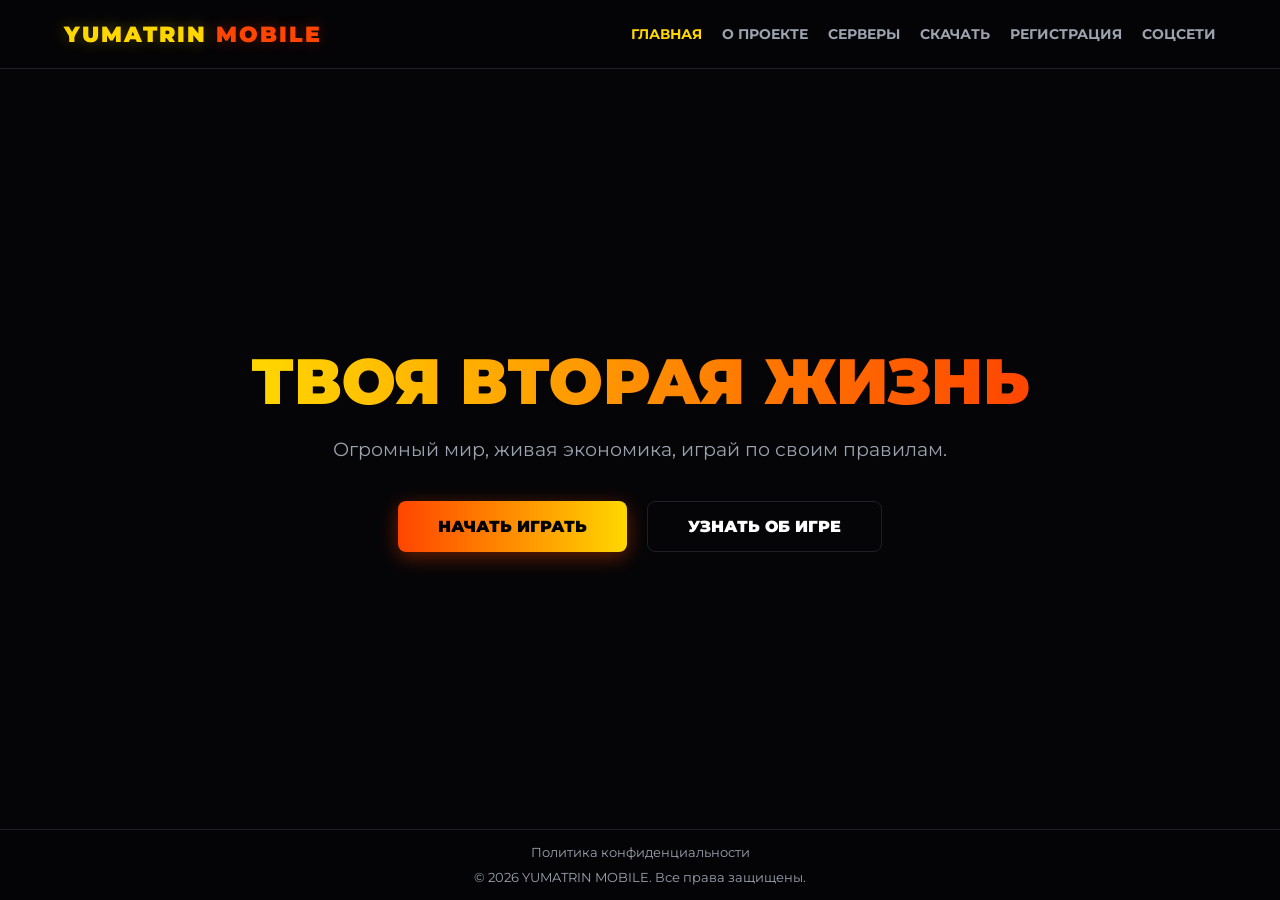
==== index.html @ fd8233eb "Add files via upload" ====
<!DOCTYPE html>
<html lang="ru">
<head>
    <meta charset="UTF-8">
    <meta name="viewport" content="width=device-width, initial-scale=1.0, maximum-scale=1.0, user-scalable=no">
    <title>YUMATRIN MOBILE</title>
    <link rel="preconnect" href="https://fonts.googleapis.com">
    <link rel="preconnect" href="https://fonts.gstatic.com" crossorigin>
    <link href="https://fonts.googleapis.com/css2?family=Montserrat:wght@400;700;900&display=swap" rel="stylesheet">
    <link rel="stylesheet" href="style.css">
</head>
<body>

    <!-- ПРЕЛОАДЕР -->
    <div id="preloader">
        <div class="loader-ring"></div>
        <div class="loader-text">ЗАГРУЗКА МИРА...</div>
    </div>

    <div class="app-wrapper">
        <!-- ШАПКА -->
        <header>
            <div class="header-container">
                <div class="logo" onclick="navigateTo('home')">
                    <span class="text-gold">YUMATRIN</span> <span class="text-orange">MOBILE</span>
                </div>
                <nav class="desktop-nav">
                    <a class="nav-link active" id="nav-home" onclick="navigateTo('home')">Главная</a>
                    <a class="nav-link" id="nav-world" onclick="navigateTo('world')">О проекте</a>
                    <a class="nav-link" id="nav-servers" onclick="navigateTo('servers')">Серверы</a>
                    <a class="nav-link" id="nav-download" onclick="navigateTo('download')">Скачать</a>
                    <a class="nav-link" id="nav-register" onclick="navigateTo('register')">Регистрация</a>
                    <a class="nav-link" id="nav-socials" onclick="navigateTo('socials')">Соцсети</a>
                </nav>
                <button class="burger-btn" id="burgerBtn">
                    <span></span><span></span><span></span>
                </button>
            </div>
        </header>

        <!-- МОБИЛЬНОЕ МЕНЮ -->
        <nav class="mobile-menu" id="mobileMenu">
            <a onclick="navigateTo('home'); closeMobileMenu();">Главная</a>
            <a onclick="navigateTo('world'); closeMobileMenu();">О проекте</a>
            <a onclick="navigateTo('servers'); closeMobileMenu();">Серверы</a>
            <a onclick="navigateTo('download'); closeMobileMenu();">Скачать игру</a>
            <a onclick="navigateTo('register'); closeMobileMenu();">Регистрация</a>
            <a onclick="navigateTo('socials'); closeMobileMenu();">Соцсети</a>
            <a onclick="navigateTo('privacy'); closeMobileMenu();">Политика конфиденциальности</a>
        </nav>

        <!-- ОСНОВНОЙ КОНТЕНТ -->
        <main>
            <!-- ГЛАВНАЯ -->
            <section class="page-section active" id="page-home">
                <h1 class="hero-title">ТВОЯ ВТОРАЯ ЖИЗНЬ</h1>
                <p class="hero-subtitle">Огромный мир, живая экономика, играй по своим правилам.</p>
                <div class="hero-buttons">
                    <button class="btn-primary" onclick="navigateTo('download')">НАЧАТЬ ИГРАТЬ</button>
                    <button class="btn-secondary" onclick="navigateTo('world')">УЗНАТЬ ОБ ИГРЕ</button>
                </div>
            </section>

            <!-- ЭНЦИКЛОПЕДИЯ (МИР YUMATRIN) -->
            <section class="page-section" id="page-world">
                <div class="world-layout">
                    <!-- Боковое меню -->
                    <div class="world-nav">
                        <button class="world-tab active" onclick="switchWorldTab('tab-welcome', this)">Добро пожаловать</button>
                        <button class="world-tab" onclick="switchWorldTab('tab-survival', this)">Выживание</button>
                        <button class="world-tab" onclick="switchWorldTab('tab-gov', this)">Гос. структуры</button>
                        <button class="world-tab" onclick="switchWorldTab('tab-crime', this)">Криминал (ОПГ)</button>
                        <button class="world-tab" onclick="switchWorldTab('tab-biz', this)">Бизнесы</button>
                        <button class="world-tab" onclick="switchWorldTab('tab-estate', this)">Недвижимость</button>
                        <button class="world-tab" onclick="switchWorldTab('tab-transport', this)">Транспорт</button>
                    </div>

                    <!-- Контентная часть -->
                    <div class="world-content">
                        
                        <!-- 1: Добро пожаловать -->
                        <div class="world-pane active" id="tab-welcome">
                            <h2 class="world-title">Добро пожаловать в игру</h2>
                            <p class="world-text"><span class="c-gold">YUMATRIN MOBILE</span> — это не просто игра, это твоя вторая жизнь. Мы создали огромный открытый мир, где каждое твое решение имеет значение. Здесь ты сам выбираешь свой путь: стать опорой государства, успешным бизнесменом или грозой улиц.</p>
                            
                            <div class="world-grid">
                                <div class="world-card card-theme-blue">
                                    <div class="card-icon-wrap">
                                        <svg viewBox="0 0 24 24" fill="currentColor"><path d="M12 2C6.48 2 2 6.48 2 12s4.48 10 10 10 10-4.48 10-10S17.52 2 12 2zm-1 17.93c-3.95-.49-7-3.85-7-7.93 0-.62.08-1.21.21-1.79L9 15v1c0 1.1.9 2 2 2v1.93zm6.9-2.54c-.26-.81-1-1.39-1.9-1.39h-1v-3c0-.55-.45-1-1-1H8v-2h2c.55 0 1-.45 1-1V7h2c1.1 0 2-.9 2-2v-.41c2.93 1.19 5 4.06 5 7.41 0 2.08-.8 3.97-2.1 5.39z"/></svg>
                                    </div>
                                    <h3>Твоя роль в городе</h3>
                                    <p>Ты не просто управляешь персонажем, ты проживаешь его жизнь. Общайся, заключай сделки, нарушай закон или защищай его. Каждое твое действие пишет твою уникальную историю. Сможешь ли ты стать мэром или возглавишь опасную банду?</p>
                                </div>
                                <div class="world-card card-theme-gold">
                                    <div class="card-icon-wrap">
                                        <svg viewBox="0 0 24 24" fill="currentColor"><path d="M11.8 10.9c-2.27-.59-3-1.2-3-2.15 0-1.09 1.01-1.85 2.7-1.85 1.78 0 2.44.85 2.5 2.1h2.21c-.07-1.72-1.12-3.3-3.21-3.81V3h-3v2.16c-1.94.42-3.5 1.68-3.5 3.61 0 2.31 1.91 3.46 4.7 4.13 2.5.6 3 1.48 3 2.41 0 .69-.49 1.79-2.7 1.79-2.06 0-2.87-.92-2.98-2.1h-2.2c.12 2.19 1.76 3.42 3.68 3.83V21h3v-2.15c1.95-.37 3.5-1.5 3.5-3.55 0-2.84-2.43-3.81-4.7-4.4z"/></svg>
                                    </div>
                                    <h3>Честная экономика</h3>
                                    <p>В городе работает честная система. Все деньги зарабатываются трудом. Здесь <span class="c-gold">нет преимуществ за реальные деньги</span>. Твой статус и богатство зависят только от твоих навыков, связей и амбиций!</p>
                                </div>
                            </div>
                        </div>

                        <!-- 2: Выживание -->
                        <div class="world-pane" id="tab-survival">
                            <h2 class="world-title">Система выживания</h2>
                            <p class="world-text">Даже в виртуальном мире не получится бегать вечно без отдыха. Мы внедряем систему, которая заставляет следить за состоянием вашего персонажа. У каждого игрока есть <span class="c-green">4 основных показателя</span>.</p>
                            
                            <div class="world-grid">
                                <div class="world-card card-theme-green">
                                    <h3>Голод и Жажда</h3>
                                    <p>У каждого игрока есть шкала сытости и водного баланса. Если вы давно не ели и не пили, ваши показатели начинают падать. Чтобы восстановить силы, посещайте кафе, рестораны или покупайте еду в магазинах.</p>
                                    <div class="buffs-box">
                                        <span>⚡ +5% к выносливости (Кофе)</span>
                                        <span>🏃 +2% к скорости бега (Энергетик)</span>
                                        <span>🎯 +2% к меткости (Горячий обед)</span>
                                    </div>
                                </div>
                                <div class="world-card card-theme-red">
                                    <h3>Штрафы при истощении</h3>
                                    <p>Если шкала Голода или Жажды падает до нуля, вы начинаете получать урон. <span class="c-red">Каждые 20 секунд</span> у вас отнимается <span class="c-red">-1 HP</span>, пока вы не поедите или не попьете.</p>
                                    <p><b>Внимание:</b> Броня не защищает от истощения. Даже если на вас надет суперпрочный бронежилет (100 брони), когда здоровье упадет до 0, вы все равно умрете от голода. Следите за собой!</p>
                                </div>
                                <div class="world-card card-theme-green">
                                    <h3>Здоровье и Броня</h3>
                                    <p>Максимальный запас здоровья — <span class="c-green">100 HP</span>. Максимальный запас брони — <span class="c-green">100 единиц</span>. Броня впитывает урон от пуль и ножей.</p>
                                    <p><b>Откуда взять броню?</b></p>
                                    <ul>
                                        <li>Выдается сотрудникам силовых госструктур (МВД, ФСБ, ВЧ).</li>
                                        <li>Доступна в арсеналах криминальных организаций.</li>
                                        <li>Можно купить в оружейных магазинах.</li>
                                    </ul>
                                </div>
                            </div>
                        </div>

                        <!-- 3: Госструктуры -->
                        <div class="world-pane" id="tab-gov">
                            <h2 class="world-title">Государственные организации</h2>
                            <p class="world-text">Строгая иерархия, дисциплина и защита интересов города. Здесь ты сможешь построить карьеру от рядового сотрудника до главы ведомства.</p>
                            
                            <div class="world-grid">
                                <div class="world-card card-theme-gold">
                                    <h3>Правительство</h3>
                                    <p>Высший орган управления городом, определяющий направления развития государственных структур. Издает законы, управляет бюджетом, контролирует работу ведомств. Здесь работают <b>судьи, адвокаты и мэры</b>.</p>
                                    <p class="principles">Принципы: законность, ответственность, дисциплина.</p>
                                </div>
                                <div class="world-card card-theme-grey">
                                    <h3>ФСБ</h3>
                                    <p>Специализированное силовое ведомство, отвечающее за государственную безопасность. Борьба с особо опасными преступниками, коррупцией и шпионажем. Проводят спецоперации и проверки.</p>
                                    <p class="principles">Принципы: безопасность, конфиденциальность, профессионализм.</p>
                                </div>
                                <div class="world-card card-theme-blue">
                                    <h3>МВД</h3>
                                    <p>Основная правоохранительная структура, обеспечивающая порядок на улицах. Патрулирование, погони, задержания нарушителей. Включает в себя ППС и ДПС.</p>
                                    <p class="principles">Принципы: законность, защита граждан, дисциплина.</p>
                                </div>
                                <div class="world-card card-theme-green">
                                    <h3>ВЧ (Воинская часть)</h3>
                                    <p>Структурное подразделение, обеспечивающее военную безопасность. Охрана стратегических объектов и содействие правоохранительным органам в экстренных ситуациях.</p>
                                    <p class="principles">Принципы: воинский долг, честь, защита государства.</p>
                                </div>
                                <div class="world-card card-theme-red">
                                    <h3>МЗ (Минздрав)</h3>
                                    <p>Ключевая гражданская служба, спасающая жизни. Сотрудники работают в скорой помощи и больницах, реагируя на ДТП и конфликты. Выдают медсправки.</p>
                                    <p class="principles">Принципы: спасение жизней, оперативность.</p>
                                </div>
                                <div class="world-card card-theme-orange">
                                    <h3>СМИ</h3>
                                    <p>Информационная организация, освещающая жизнь города. СМИ связывает государство и население. Журналисты берут интервью и делают репортажи.</p>
                                    <p class="principles">Принципы: достоверность, объективность.</p>
                                </div>
                            </div>
                        </div>

                        <!-- 4: ОПГ -->
                        <div class="world-pane" id="tab-crime">
                            <h2 class="world-title">Криминальные организации</h2>
                            <p class="world-text">Теневая сторона города. Здесь правят деньги, сила и хитрость. Выбирай свою семью и защищай её интересы любой ценой.</p>
                            
                            <div class="world-grid">
                                <div class="world-card card-theme-pink">
                                    <h3>Малиновское ОПГ</h3>
                                    <p>Одна из старейших и уважаемых группировок. Славится традициями и жесткой дисциплиной. Участники чтят субординацию и верность коллективу.</p>
                                    <p>Каждый должен понимать своё место и осознавать ответственность за действия. Предпочитают решать вопросы <span class="c-pink">"по-своему"</span>.</p>
                                </div>
                                <div class="world-card card-theme-green">
                                    <h3>Курганское ОПГ</h3>
                                    <p>Дерзкая банда, готовая принимать вызовы. Стремятся расширять влияние и демонстрировать силу. Ставка на решительность и быструю реакцию.</p>
                                    <p>Успех зависит не только от силы, но и от организованности. В их рядах <span class="c-green">много отчаянных</span>.</p>
                                </div>
                                <div class="world-card card-theme-blue">
                                    <h3>Тальновское ОПГ</h3>
                                    <p>Прагматичный подход к деятельности. Решают вопросы без лишнего внимания. Тщательно оценивают обстановку и анализируют конкурентов.</p>
                                    <p>Уделяют внимание подготовке кадров и конфиденциальности. Действуют скрытно, <span class="c-blue">чужими руками</span>.</p>
                                </div>
                                <div class="world-card card-theme-indigo">
                                    <h3>Сормовское ОПГ</h3>
                                    <p>Организованная группировка, контролирующая портовую зону. Развивают деловые связи и проводят масштабные мероприятия. Умеют <span class="c-indigo">договариваться</span>.</p>
                                    <p>Участвуют в сюжетах о контрабанде и развивают внутреннюю экономику.</p>
                                </div>
                            </div>
                        </div>

                        <!-- 5: Бизнесы -->
                        <div class="world-pane" id="tab-biz">
                            <h2 class="world-title">Бизнесы</h2>
                            <p class="world-text">Открой собственное дело и зарабатывай. Ты можешь стать владельцем элитного ресторана или сети магазинов, которая будет кормить уставших полицейских.</p>
                            
                            <div class="world-card card-theme-cyan">
                                <h3>Магазины и кафе</h3>
                                <p>Открой магазин продуктов, уютное кафе или престижный ресторан. Нанимай сотрудников и развивай бизнес. Получай прибыль, расширяй ассортимент и создавай сеть.</p>
                                <ul>
                                    <li><b>Продуктовые магазины</b> — продажа товаров повседневного спроса. Утоляет голод.</li>
                                    <li><b>Кофейни</b> — уютное место. Кофе дает бафф <b>+5% к выносливости</b>.</li>
                                    <li><b>Кафе быстрого питания</b> — быстрый перекус и бафф <b>+2% к скорости</b>.</li>
                                    <li><b>Рестораны</b> — расширенное меню. Обед дает бафф <b>+2% к меткости</b>.</li>
                                </ul>
                                <div class="pros-cons">
                                    <p><b>Плюсы:</b> Постоянный доход, быстрая окупаемость.</p>
                                    <p><b>Минусы:</b> Требует много внимания, могут ограбить.</p>
                                </div>
                            </div>
                        </div>

                        <!-- 6: Недвижимость -->
                        <div class="world-pane" id="tab-estate">
                            <h2 class="world-title">Недвижимость</h2>
                            <p class="world-text">Инвестируй деньги в квадратные метры. Цены зависят от экономики сервера. Выбирай жилье под свой статус.</p>
                            
                            <div class="world-grid">
                                <div class="world-card card-theme-cyan">
                                    <h3>Квартиры</h3>
                                    <div class="price-tag">От 100 000 до 5 000 000</div>
                                    <p>Идеальный старт для каждого. Снимите уютную студию или купите просторную квартиру в центре города с видом на небоскребы. Вы можете обставлять её мебелью по своему вкусу.</p>
                                    <div class="pros-cons">
                                        <p><b>Плюсы:</b> Доступная цена, всегда рядом магазины.</p>
                                        <p><b>Минусы:</b> Мало места, шумные соседи.</p>
                                    </div>
                                </div>
                                <div class="world-card card-theme-green">
                                    <h3>Дома (Эконом-класс)</h3>
                                    <div class="price-tag">От 3 000 000 до 15 000 000</div>
                                    <p>Небольшой, но уютный домик за городом. Идеальный вариант для тех, кто устал от городской суеты. Имеется небольшой двор и гараж для вашего первого авто.</p>
                                    <div class="pros-cons">
                                        <p><b>Плюсы:</b> Свой двор, тишина, гараж.</p>
                                        <p><b>Минусы:</b> Далеко добираться до центра города.</p>
                                    </div>
                                </div>
                                <div class="world-card card-theme-orange">
                                    <h3>Дома (Средний класс)</h3>
                                    <div class="price-tag">От 10 000 000 до 30 000 000</div>
                                    <p>Просторные двухэтажные коттеджи в престижных районах. Огороженная территория, современный ремонт и вместительный гараж на несколько машин.</p>
                                    <div class="pros-cons">
                                        <p><b>Плюсы:</b> Престиж, много места, безопасность.</p>
                                        <p><b>Минусы:</b> Высокие коммунальные платежи, налоги.</p>
                                    </div>
                                </div>
                                <div class="world-card card-theme-red">
                                    <h3>Дома (Элитный класс)</h3>
                                    <div class="price-tag">От 45 000 000 до 150 000 000</div>
                                    <p>Роскошные особняки. Личный бассейн, огромный участок, панорамные окна и мраморная отделка. Владение таким домом — прямое доказательство того, что вы стали королем этого города.</p>
                                    <div class="pros-cons">
                                        <p><b>Плюсы:</b> Максимальный статус, эксклюзивность, охрана.</p>
                                        <p><b>Минусы:</b> Огромная цена, привлекает внимание грабителей.</p>
                                    </div>
                                </div>
                            </div>
                        </div>

                        <!-- 7: Транспорт -->
                        <div class="world-pane" id="tab-transport">
                            <h2 class="world-title">Транспорт и Автосалоны</h2>
                            <p class="world-text">Выбирай транспорт на любой вкус. Покупай машины в салонах, собирай собственный автопарк и выделяйся на дорогах города.</p>
                            
                            <div class="world-grid">
                                <div class="world-card card-theme-green">
                                    <h3>Эконом-класс</h3>
                                    <div class="price-tag">От 150 000</div>
                                    <p>Доступные автомобили (Lada, Ford) для повседневных поездок и начинающих водителей. Идеальный выбор для старта. Низкая маржа, но огромный поток клиентов.</p>
                                    <div class="pros-cons">
                                        <p><b>Плюсы:</b> Дешевое обслуживание, доступные запчасти.</p>
                                        <p><b>Минусы:</b> Низкая скорость и комфорт.</p>
                                    </div>
                                </div>
                                <div class="world-card card-theme-orange">
                                    <h3>Средний класс</h3>
                                    <div class="price-tag">От 1 500 000</div>
                                    <p>Практичные и комфортные автомобили (Toyota, Kia) для широкого круга покупателей. Отличный баланс между ценой и качеством. Стабильный спрос и хорошая прибыль.</p>
                                    <div class="pros-cons">
                                        <p><b>Плюсы:</b> Надежность, комфорт, средний расход топлива.</p>
                                        <p><b>Минусы:</b> Высокая конкуренция.</p>
                                    </div>
                                </div>
                                <div class="world-card card-theme-red">
                                    <h3>Премиум-класс</h3>
                                    <div class="price-tag">От 8 000 000</div>
                                    <p>Дорогие модели (BMW, Audi, Lamborghini) для требовательных клиентов. Показывает статус владельца. Огромная маржа, но редкие продажи.</p>
                                    <div class="pros-cons">
                                        <p><b>Плюсы:</b> Высокий статус, максимальная скорость, эксклюзивность.</p>
                                        <p><b>Минусы:</b> Дорогое обслуживание, привлекает внимание полиции.</p>
                                    </div>
                                </div>
                            </div>
                        </div>

                    </div>
                </div>
            </section>

            <!-- СЕРВЕРЫ -->
            <section class="page-section" id="page-servers">
                <h2 class="section-title">НАШИ СЕРВЕРЫ</h2>
                <p class="section-subtitle">Выбирай сервер, который лучше подходит тебе</p>
                
                <div class="server-card">
                    <div class="server-header">
                        <h3>01 СЕРВЕР</h3>
                        <span class="badge">В РАЗРАБОТКЕ</span>
                    </div>
                    <div class="progress-bar">
                        <div class="progress-fill" style="width: 15%;"></div>
                    </div>
                    <div class="server-stats">
                        <span>Статус: Ожидание</span>
                        <span>Онлайн: 0 / 1000</span>
                    </div>
                    <p class="server-note">Сервер появится в ближайшее время.</p>
                </div>
            </section>

            <!-- СКАЧАТЬ -->
            <section class="page-section" id="page-download">
                <h2 class="section-title">СКАЧАТЬ ИГРУ</h2>
                <p class="section-subtitle">Выберите вашу платформу</p>
                
                <div class="platform-selector">
                    <button class="platform-tab active" onclick="selectPlatform('pc', this)">ПК</button>
                    <button class="platform-tab" onclick="selectPlatform('mobile', this)">Мобильные</button>
                </div>

                <div class="download-grid" id="pc-downloads">
                    <div class="platform-card" onclick="openModal('downloadModal')">
                        <div class="platform-icon">
                            <svg viewBox="0 0 24 24"><path d="M0 3.449L9.75 2.1v9.451H0V3.449zM10.95 1.933L24 0v11.551H10.95V1.933zM0 12.447h9.75v9.45L0 20.548v-8.101zM10.95 12.447H24V24l-13.05-1.933v-9.62z"/></svg>
                        </div>
                        <h3>Windows</h3>
                        <p>Скачать лаунчер</p>
                    </div>
                    <div class="platform-card" onclick="openModal('downloadModal')">
                        <div class="platform-icon">
                            <svg viewBox="0 0 24 24"><path d="M18.71,19.5C17.88,20.74 17,21.95 15.66,21.97C14.32,22 13.89,21.18 12.37,21.18C10.84,21.18 10.37,21.95 9.1,22C7.79,22.05 6.8,20.68 5.96,19.47C4.25,17 2.94,12.45 4.7,9.39C5.57,7.87 7.13,6.91 8.82,6.88C10.1,6.86 11.32,7.75 12.11,7.75C12.89,7.75 14.37,6.68 15.92,6.84C16.57,6.87 18.39,7.1 19.56,8.82C19.47,8.88 17.39,10.1 17.41,12.63C17.44,15.65 20.06,16.66 20.09,16.67C20.06,16.74 19.67,18.11 18.71,19.5M13,3.5C13.73,2.67 14.94,2.04 15.94,2C16.07,3.17 15.6,4.35 14.9,5.19C14.21,6.04 13.07,6.7 11.95,6.61C11.8,5.4 12.36,4.16 13,3.5Z"/></svg>
                        </div>
                        <h3>macOS</h3>
                        <p>Скачать лаунчер</p>
                    </div>
                </div>

                <div class="download-grid" id="mobile-downloads" style="display: none;">
                    <div class="platform-card" onclick="openModal('downloadModal')">
                        <div class="platform-icon">
                            <svg viewBox="0 0 24 24"><path d="M17.523 15.3414c-.5511 0-.9993-.4486-.9993-1.0003 0-.5517.4482-1.0003.9993-1.0003.5511 0 .9993.4486.9993 1.0003 0 .5517-.4482 1.0003-.9993 1.0003zm-11.046 0c-.5511 0-.9993-.4486-.9993-1.0003 0-.5517.4482-1.0003.9993-1.0003.5511 0 .9993.4486.9993 1.0003 0 .5517-.4482 1.0003-.9993 1.0003zM6.477 8.205H17.523v6.832c0 .5252-.4242.95-.9488.95h-1.4123v2.1679c0 .5517-.4482 1.0003-.9993 1.0003-.5511 0-.9993-.4486-.9993-1.0003v-2.1679h-2.3372v2.1679c0 .5517-.4482 1.0003-.9993 1.0003-.5511 0-.9993-.4486-.9993-1.0003v-2.1679H7.4258c-.5246 0-.9488-.4248-.9488-.95V8.205zM12 2.25c-2.2513 0-4.3083 1.1654-5.5239 2.9804l-.2448.3744h11.5374l-.2448-.3744C16.3083 3.4154 14.2513 2.25 12 2.25zM9.0678 5.1058c-.3037 0-.55-.2463-.55-.55 0-.3037.2463-.55.55-.55s.55.2463.55.55c0 .3037-.2463.55-.55.55zm5.8644 0c-.3037 0-.55-.2463-.55-.55 0-.3037.2463-.55.55-.55s.55.2463.55.55c0 .3037-.2463.55-.55.55z"/></svg>
                        </div>
                        <h3>Android</h3>
                        <p>Скачать APK</p>
                    </div>
                    <div class="platform-card" onclick="openModal('downloadModal')">
                        <div class="platform-icon">
                            <svg viewBox="0 0 24 24"><path d="M18.71,19.5C17.88,20.74 17,21.95 15.66,21.97C14.32,22 13.89,21.18 12.37,21.18C10.84,21.18 10.37,21.95 9.1,22C7.79,22.05 6.8,20.68 5.96,19.47C4.25,17 2.94,12.45 4.7,9.39C5.57,7.87 7.13,6.91 8.82,6.88C10.1,6.86 11.32,7.75 12.11,7.75C12.89,7.75 14.37,6.68 15.92,6.84C16.57,6.87 18.39,7.1 19.56,8.82C19.47,8.88 17.39,10.1 17.41,12.63C17.44,15.65 20.06,16.66 20.09,16.67C20.06,16.74 19.67,18.11 18.71,19.5M13,3.5C13.73,2.67 14.94,2.04 15.94,2C16.07,3.17 15.6,4.35 14.9,5.19C14.21,6.04 13.07,6.7 11.95,6.61C11.8,5.4 12.36,4.16 13,3.5Z"/></svg>
                        </div>
                        <h3>iOS</h3>
                        <p>App Store</p>
                    </div>
                    <div class="platform-card" onclick="openModal('downloadModal')">
                        <div class="platform-icon">
                            <svg viewBox="0 0 24 24"><path d="M19 6h-2c0-2.76-2.24-5-5-5S7 3.24 7 6H5c-1.1 0-2 .9-2 2v12c0 1.1.9 2 2 2h14c1.1 0 2-.9 2-2V8c0-1.1-.9-2-2-2zm-7-3c1.66 0 3 1.34 3 3H9c0-1.66 1.34-3 3-3zm7 17H5V8h14v12zm-7-8c-1.66 0-3-1.34-3-3H7c0 2.76 2.24 5 5 5s5-2.24 5-5h-2c0 1.66-1.34 3-3 3z"/></svg>
                        </div>
                        <h3>RuStore</h3>
                        <p>Магазин РФ</p>
                    </div>
                </div>
            </section>

            <!-- РЕГИСТРАЦИЯ -->
            <section class="page-section" id="page-register">
                <div class="register-card">
                    <h2>РЕГИСТРАЦИЯ</h2>
                    <form onsubmit="event.preventDefault(); openModal('registerSuccessModal');">
                        <div class="form-group">
                            <label>Выберите сервер</label>
                            <select>
                                <option>01 СЕРВЕР (В разработке)</option>
                            </select>
                        </div>
                        <div class="form-group">
                            <label>Имя персонажа</label>
                            <input type="text" placeholder="Введите имя" required>
                        </div>
                        <div class="form-group">
                            <label>Email</label>
                            <input type="email" placeholder="your@email.com" required>
                        </div>
                        <div class="form-group">
                            <label>Пароль</label>
                            <input type="password" placeholder="••••••••" required>
                        </div>
                        <button type="submit" class="btn-primary">СОЗДАТЬ АККАУНТ</button>
                    </form>
                </div>
            </section>

            <!-- СОЦСЕТИ -->
            <section class="page-section" id="page-socials">
                <h2 class="section-title">МЫ В СОЦСЕТЯХ</h2>
                <p class="section-subtitle">Подписывайся на новости</p>
                
                <div class="social-grid">
                    <div class="social-card yt" onclick="openModal('youtubeModal')">
                        <svg viewBox="0 0 24 24"><path d="M23.498 6.186a3.016 3.016 0 0 0-2.122-2.136C19.505 3.545 12 3.545 12 3.545s-7.505 0-9.377.505A3.017 3.017 0 0 0 .502 6.186C0 8.07 0 12 0 12s0 3.93.502 5.814a3.016 3.016 0 0 0 2.122 2.136c1.871.505 9.376.505 9.376.505s7.505 0 9.377-.505a3.015 3.015 0 0 0 2.122-2.136C24 15.93 24 12 24 12s0-3.93-.502-5.814zM9.545 15.568V8.432L15.818 12l-6.273 3.568z"/></svg>
                        YouTube
                    </div>
                    
                    <a href="https://www.tiktok.com/@yumatrin.mobile?_r=1&t=ZP-92i7qvPg7xO" target="_blank" class="social-card tt">
                        <svg viewBox="0 0 24 24"><path d="M12.525.02c1.31-.02 2.61-.01 3.91-.02.08 1.53.63 3.09 1.75 4.17 1.12 1.11 2.7 1.62 4.24 1.79v4.03c-1.44-.05-2.89-.35-4.2-.97-.57-.26-1.1-.6-1.58-1.01-.06 2.92-.02 5.84-.07 8.76-.04 1.57-.5 3.14-1.42 4.42-1.4 1.96-3.72 3.1-6.08 3.06-2.23-.02-4.4-.95-5.95-2.5-1.45-1.45-2.23-3.42-2.17-5.46.03-2.17 1-4.27 2.69-5.64 1.71-1.38 4.05-1.85 6.15-1.21v4.17c-1.07-.34-2.26-.2-3.22.39-1.02.61-1.68 1.7-1.73 2.88-.06 1.3.55 2.57 1.55 3.35.96.74 2.23.92 3.35.49 1.04-.4 1.85-1.27 2.15-2.35.14-.51.17-1.05.17-1.58 0-4.63.03-9.26.04-13.89z"/></svg>
                        TikTok
                    </a>
                    
                    <a href="https://t.me/yumatrin" target="_blank" class="social-card tg">
                        <svg viewBox="0 0 24 24"><path d="M11.944 0A12 12 0 0 0 0 12a12 12 0 0 0 12 12 12 12 0 0 0 12-12A12 12 0 0 0 12 0a12 12 0 0 0-.056 0zm4.962 7.224c.1-.002.321.023.465.14a.506.506 0 0 1 .171.325c.016.093.036.306.02.472-.18 1.898-.962 6.502-1.36 8.627-.168.9-.499 1.201-.82 1.23-.696.065-1.225-.46-1.9-.902-1.056-.693-1.653-1.124-2.678-1.8-1.185-.78-.417-1.21.258-1.91.177-.184 3.247-2.977 3.307-3.23.007-.032.014-.15-.056-.212s-.174-.041-.249-.024c-.106.024-1.793 1.14-5.061 3.345-.48.33-.913.49-1.302.48-.428-.008-1.252-.241-1.865-.44-.752-.245-1.349-.374-1.297-.789.027-.216.325-.437.893-.663 3.498-1.524 5.83-2.529 6.998-3.014 3.332-1.386 4.025-1.627 4.476-1.635z"/></svg>
                        Telegram
                    </a>

                    <a href="https://discord.gg/jCbyPWFbF" target="_blank" class="social-card ds">
                        <svg viewBox="0 0 24 24"><path d="M20.317 4.3698a19.7913 19.7913 0 00-4.8851-1.5152.0741.0741 0 00-.0785.0371c-.211.3753-.4447.8648-.6083 1.2495-1.8447-.2762-3.68-.2762-5.4868 0-.1636-.3933-.4058-.8742-.6177-1.2495a.077.077 0 00-.0785-.037 19.7363 19.7363 0 00-4.8852 1.515.0699.0699 0 00-.0321.0277C.5334 9.0458-.319 13.5799.0992 18.0578a.0824.0824 0 00.0312.0561c2.0528 1.5076 4.0413 2.4228 5.9929 3.0294a.0777.0777 0 00.0842-.0276c.4616-.6304.8731-1.2952 1.226-1.9942a.076.076 0 00-.0416-.1057c-.6528-.2476-1.2743-.5495-1.8722-.8923a.077.077 0 01-.0076-.1277c.1258-.0943.2517-.1923.3718-.2914a.0743.0743 0 01.0776-.0105c3.9278 1.7933 8.18 1.7933 12.0614 0a.0739.0739 0 01.0785.0095c.1202.099.246.1981.3728.2924a.077.077 0 01-.0066.1276 12.2986 12.2986 0 01-1.873.8914.0766.0766 0 00-.0407.1067c.3604.698.7719 1.3628 1.225 1.9932a.076.076 0 00.0842.0286c1.961-.6067 3.9495-1.5219 6.0023-3.0294a.077.077 0 00.0313-.0552c.5004-5.177-.8382-9.6739-3.5485-13.6604a.061.061 0 00-.0312-.0286zM8.02 15.3312c-1.1825 0-2.1569-1.0857-2.1569-2.419 0-1.3332.9555-2.4189 2.157-2.4189 1.2108 0 2.1757 1.0952 2.1568 2.419 0 1.3332-.9555 2.4189-2.1569 2.4189zm7.9748 0c-1.1825 0-2.1569-1.0857-2.1569-2.419 0-1.3332.9554-2.4189 2.1569-2.4189 1.2108 0 2.1757 1.0952 2.1568 2.419 0 1.3332-.946 2.4189-2.1568 2.4189z"/></svg>
                        Discord
                    </a>

                    <a href="https://vk.ru/club234286674" target="_blank" class="social-card vk">
                        <svg viewBox="0 0 24 24"><path d="M13.162 18.994c.609 0 .858-.406.851-1.068-.025-1.198.129-1.689.744-1.785.452-.069 1.258.502 2.386 1.894.558.708 1.003.997 1.686.997h2.278c.624 0 .928-.335.799-.982-.163-.853-1.291-2.55-2.85-4.166-1.472-1.518-1.472-1.518-.198-3.206 1.809-2.37 2.408-3.81 2.408-4.242 0-.436-.247-.614-.751-.614h-2.172c-.567 0-.832.245-1.011.704 0 0-1.01 2.505-2.432 4.112-.55.632-.861.836-1.151.836-.203 0-.341-.152-.341-.773V6.617c0-.601-.134-.878-.641-.878H9.93c-.383 0-.614.209-.614.482 0 .515.76.63.838 2.108v3.068c0 .743-.132.884-.448.884-.444 0-1.688-1.858-2.459-3.993-.259-.726-.514-.998-1.08-.998H3.917c-.568 0-.698.245-.698.704 0 .573 1.315 3.653 3.458 6.94 1.834 2.748 4.076 4.242 6.485 4.242z"/></svg>
                        ВКонтакте
                    </a>

                    <a href="https://vk.ru/yumatrinmedia" target="_blank" class="social-card vk">
                        <svg viewBox="0 0 24 24"><path d="M13.162 18.994c.609 0 .858-.406.851-1.068-.025-1.198.129-1.689.744-1.785.452-.069 1.258.502 2.386 1.894.558.708 1.003.997 1.686.997h2.278c.624 0 .928-.335.799-.982-.163-.853-1.291-2.55-2.85-4.166-1.472-1.518-1.472-1.518-.198-3.206 1.809-2.37 2.408-3.81 2.408-4.242 0-.436-.247-.614-.751-.614h-2.172c-.567 0-.832.245-1.011.704 0 0-1.01 2.505-2.432 4.112-.55.632-.861.836-1.151.836-.203 0-.341-.152-.341-.773V6.617c0-.601-.134-.878-.641-.878H9.93c-.383 0-.614.209-.614.482 0 .515.76.63.838 2.108v3.068c0 .743-.132.884-.448.884-.444 0-1.688-1.858-2.459-3.993-.259-.726-.514-.998-1.08-.998H3.917c-.568 0-.698.245-.698.704 0 .573 1.315 3.653 3.458 6.94 1.834 2.748 4.076 4.242 6.485 4.242z"/></svg>
                        Медиа VK
                    </a>

                    <a href="https://vk.ru/yumatrintechnical" target="_blank" class="social-card vk">
                        <svg viewBox="0 0 24 24"><path d="M13.162 18.994c.609 0 .858-.406.851-1.068-.025-1.198.129-1.689.744-1.785.452-.069 1.258.502 2.386 1.894.558.708 1.003.997 1.686.997h2.278c.624 0 .928-.335.799-.982-.163-.853-1.291-2.55-2.85-4.166-1.472-1.518-1.472-1.518-.198-3.206 1.809-2.37 2.408-3.81 2.408-4.242 0-.436-.247-.614-.751-.614h-2.172c-.567 0-.832.245-1.011.704 0 0-1.01 2.505-2.432 4.112-.55.632-.861.836-1.151.836-.203 0-.341-.152-.341-.773V6.617c0-.601-.134-.878-.641-.878H9.93c-.383 0-.614.209-.614.482 0 .515.76.63.838 2.108v3.068c0 .743-.132.884-.448.884-.444 0-1.688-1.858-2.459-3.993-.259-.726-.514-.998-1.08-.998H3.917c-.568 0-.698.245-.698.704 0 .573 1.315 3.653 3.458 6.94 1.834 2.748 4.076 4.242 6.485 4.242z"/></svg>
                        Техподдержка VK
                    </a>
                </div>
            </section>

            <!-- ПОЛИТИКА КОНФИДЕНЦИАЛЬНОСТИ -->
            <section class="page-section" id="page-privacy">
                <div class="text-page">
                    <h2 class="section-title" style="font-size: 2rem;">ПОЛИТИКА КОНФИДЕНЦИАЛЬНОСТИ</h2>
                    <h3 style="text-align:center; color: var(--accent-orange); margin-bottom: 5px;">YUMATRIN MOBILE</h3>
                    <p style="text-align:center; color: #fff; margin-bottom: 5px;">Дата вступления в силу: 29 сентября 2026 года</p>
                    <p style="text-align:center; color: var(--text-muted); margin-bottom: 30px;">Владелец проекта: YUMATRIN GAMES</p>

                    <div class="text-content">
                        <p>Настоящая Политика конфиденциальности регулирует порядок сбора, использования, хранения и защиты информации пользователей игрового проекта YUMATRIN MOBILE, принадлежащего команде YUMATRIN GAMES.</p>
                        <p>Используя игру, игровой аккаунт, официальный Discord-сервер или иные сервисы проекта, пользователь подтверждает, что ознакомился с настоящей Политикой конфиденциальности.</p>

                        <h3>1. ОБЩИЕ ПОЛОЖЕНИЯ</h3>
                        <p>1.1. YUMATRIN GAMES уважает право пользователей на конфиденциальность и принимает разумные меры для защиты информации, связанной с использованием YUMATRIN MOBILE.</p>
                        <p>1.2. Настоящая политика распространяется на информацию, которая может быть получена в процессе:</p>
                        <ul>
                            <li>регистрации и использования игрового аккаунта;</li>
                            <li>подключения к игровым серверам;</li>
                            <li>использования игрового клиента;</li>
                            <li>взаимодействия с официальными ресурсами проекта;</li>
                            <li>обращения в службу поддержки;</li>
                            <li>участия в официальном Discord-сообществе проекта.</li>
                        </ul>
                        <p>1.3. Проект не запрашивает у пользователя информацию, которая не требуется для функционирования соответствующих сервисов, за исключением случаев, когда пользователь добровольно предоставляет её самостоятельно.</p>

                        <h3>2. КАКИЕ ДАННЫЕ МОГУТ СОБИРАТЬСЯ</h3>
                        <p>В зависимости от используемых пользователем функций проекта могут обрабатываться следующие категории информации.</p>
                        <p><b>2.1. IP-адрес</b><br>При подключении к игровым серверам технически может фиксироваться IP-адрес пользователя.<br>IP-адрес может использоваться для:</p>
                        <ul>
                            <li>обеспечения безопасности серверов;</li>
                            <li>предотвращения мошенничества и злоупотреблений;</li>
                            <li>выявления попыток обхода блокировок;</li>
                            <li>защиты от атак на инфраструктуру проекта;</li>
                            <li>ведения технических журналов.</li>
                        </ul>
                        <p>IP-адрес не используется для публичного раскрытия личности пользователя.</p>
                        
                        <p><b>2.2. Данные игрового аккаунта</b><br>В рамках функционирования YUMATRIN MOBILE могут обрабатываться данные игрового аккаунта, включая:</p>
                        <ul>
                            <li>игровой никнейм;</li>
                            <li>идентификатор игрового аккаунта;</li>
                            <li>данные о персонаже;</li>
                            <li>игровую статистику;</li>
                            <li>историю игровых действий;</li>
                            <li>информацию о наказаниях и нарушениях правил проекта;</li>
                            <li>технические данные, необходимые для функционирования аккаунта.</li>
                        </ul>

                        <p><b>2.3. Данные устройства</b><br>Для обеспечения стабильной работы игры и диагностики технических проблем могут обрабатываться определённые технические сведения об устройстве пользователя.<br>К ним могут относиться:</p>
                        <ul>
                            <li>модель устройства;</li>
                            <li>версия операционной системы;</li>
                            <li>версия игрового клиента;</li>
                            <li>технические параметры, необходимые для работы игры;</li>
                            <li>сведения о сбоях и ошибках.</li>
                        </ul>
                        <p>Проект не требует предоставления доступа к личным фотографиям, контактам, сообщениям или другим личным файлам устройства, если такой доступ непосредственно не предусмотрен отдельной функцией приложения.</p>

                        <h3>3. ЦЕЛИ ОБРАБОТКИ ДАННЫХ</h3>
                        <p>Полученная информация может использоваться исключительно в целях, связанных с функционированием и безопасностью проекта, включая:</p>
                        <ul>
                            <li>предоставление доступа к игровому серверу;</li>
                            <li>создание и обслуживание игровых аккаунтов;</li>
                            <li>сохранение игрового прогресса;</li>
                            <li>обеспечение безопасности;</li>
                            <li>предотвращение мошенничества;</li>
                            <li>предотвращение использования стороннего программного обеспечения и иных способов нечестной игры;</li>
                            <li>выявление нарушений правил проекта;</li>
                            <li>рассмотрение жалоб и обращений;</li>
                            <li>техническую поддержку пользователей;</li>
                            <li>диагностику ошибок и сбоев;</li>
                            <li>улучшение стабильности и производительности игры;</li>
                            <li>защиту инфраструктуры YUMATRIN GAMES.</li>
                        </ul>

                        <h3>4. ИГРОВЫЕ ЛОГИ</h3>
                        <p>В целях обеспечения безопасности и контроля работы проекта могут сохраняться технические журналы (логи).<br>Логи могут содержать:</p>
                        <ul>
                            <li>IP-адрес;</li>
                            <li>идентификатор игрового аккаунта;</li>
                            <li>дату и время подключения;</li>
                            <li>сведения о действиях аккаунта;</li>
                            <li>техническую информацию о соединении;</li>
                            <li>информацию об ошибках и сбоях.</li>
                        </ul>
                        <p>Доступ к подобной информации предоставляется только уполномоченным представителям YUMATRIN GAMES в пределах их обязанностей.</p>

                        <h3>5. ПЕРЕДАЧА ДАННЫХ ТРЕТЬИМ ЛИЦАМ</h3>
                        <p>YUMATRIN GAMES не осуществляет продажу пользовательских данных третьим лицам.</p>
                        <p>Доступ к определённой технической информации может предоставляться поставщикам инфраструктуры и технических сервисов, если это необходимо для функционирования игры, серверов или связанных с ними систем.</p>
                        <p>В случаях, предусмотренных применимым законодательством, информация может быть предоставлена уполномоченным государственным органам на основании соответствующего законного требования.</p>

                        <h3>6. DISCORD</h3>
                        <p>YUMATRIN MOBILE имеет официальное Discord-сообщество.<br>Использование Discord осуществляется в соответствии с правилами и политикой конфиденциальности Discord.</p>
                        <p>При взаимодействии пользователя с Discord-сервером проекта могут обрабатываться данные, которые предоставляет и обрабатывает сама платформа Discord, включая Discord ID, имя пользователя и сведения, связанные с использованием Discord.</p>
                        <p>YUMATRIN GAMES не контролирует правила обработки данных, применяемые компанией Discord, и рекомендует пользователям самостоятельно ознакомиться с соответствующими документами Discord.</p>

                        <h3>7. ПЛАТЕЖИ И ПОКУПКИ</h3>
                        <p>На момент вступления настоящей Политики в силу функции доната и внутриигровых покупок в YUMATRIN MOBILE не активированы.</p>
                        <p>В связи с этим YUMATRIN GAMES на текущем этапе не осуществляет сбор и обработку банковских реквизитов пользователей непосредственно через игровые покупки.</p>
                        <p>При запуске системы доната настоящая Политика конфиденциальности может быть дополнена положениями, регулирующими обработку платежной информации и использование соответствующих платежных сервисов.</p>

                        <h3>8. ЗАЩИТА ИНФОРМАЦИИ</h3>
                        <p>YUMATRIN GAMES принимает разумные технические и организационные меры для предотвращения:</p>
                        <ul>
                            <li>несанкционированного доступа;</li>
                            <li>изменения;</li>
                            <li>распространения;</li>
                            <li>уничтожения;</li>
                            <li>утечки пользовательской информации.</li>
                        </ul>
                        <p>При этом ни один способ хранения или передачи информации через Интернет не может гарантировать абсолютную безопасность данных.</p>

                        <h3>9. ХРАНЕНИЕ ДАННЫХ</h3>
                        <p>Информация хранится в течение периода, необходимого для достижения целей, указанных в настоящей Политике, либо в течение срока, предусмотренного применимым законодательством.</p>
                        <p>После прекращения необходимости в хранении определённые данные могут быть удалены, обезличены или сохранены в случаях, когда дальнейшее хранение необходимо для выполнения законных обязательств или защиты прав проекта.</p>

                        <h3>10. ПРАВА ПОЛЬЗОВАТЕЛЯ</h3>
                        <p>В зависимости от применимого законодательства пользователь может иметь право:</p>
                        <ul>
                            <li>запросить информацию о хранящихся о нём данных;</li>
                            <li>запросить исправление неточной информации;</li>
                            <li>запросить удаление определённых данных;</li>
                            <li>ограничить обработку данных в предусмотренных законом случаях;</li>
                            <li>обратиться с вопросом относительно обработки персональной информации.</li>
                        </ul>
                        <p>Для реализации соответствующего права пользователь может обратиться к администрации YUMATRIN MOBILE через официальные каналы связи проекта.</p>
                    </div>
                </div>
            </section>
        </main>

        <!-- ПОДВАЛ -->
        <footer>
            <div style="margin-bottom: 10px;">
                <a onclick="navigateTo('privacy')" style="color: var(--text-muted); text-decoration: none; margin: 0 10px; cursor: pointer;">Политика конфиденциальности</a>
            </div>
            &copy; 2026 YUMATRIN MOBILE. Все права защищены.
        </footer>
    </div>

    <!-- МОДАЛЬНЫЕ ОКНА -->
    <div class="modal-overlay" id="downloadModal">
        <div class="modal-content">
            <span class="close-btn" onclick="closeModal('downloadModal')">&times;</span>
            <h2>ИГРА В РАЗРАБОТКЕ</h2>
            <p>Проект находится на стадии активной разработки. Файлы появятся здесь сразу после завершения тестирования.</p>
            <button class="btn-primary" onclick="closeModal('downloadModal')">ОК</button>
        </div>
    </div>

    <div class="modal-overlay" id="registerSuccessModal">
        <div class="modal-content">
            <span class="close-btn" onclick="closeModal('registerSuccessModal')">&times;</span>
            <h2>УСПЕШНО</h2>
            <p>Регистрация прошла успешно! Добро пожаловать в YUMATRIN MOBILE.</p>
            <button class="btn-primary" onclick="closeModal('registerSuccessModal')">ОК</button>
        </div>
    </div>

    <div class="modal-overlay" id="youtubeModal">
        <div class="modal-content" style="border-top-color: #ff0000;">
            <span class="close-btn" onclick="closeModal('youtubeModal')">&times;</span>
            <h2 style="color: #ff0000;">YOUTUBE</h2>
            <p>Наш YouTube канал находится в стадии разработки. Мы скоро начнем публиковать там видео о проекте!</p>
            <button class="btn-primary" onclick="closeModal('youtubeModal')" style="background: linear-gradient(90deg, #cc0000, #ff0000); color: #fff;">ПОНЯТНО</button>
        </div>
    </div>

    <script src="script.js"></script>
</body>
</html>
---- style.css ----
:root {
    --bg-main: #050507;
    --bg-card: #0e0e13;
    --text-main: #ffffff;
    --text-muted: #9ca3af;
    --accent-orange: #ff4500;
    --accent-gold: #ffd700;
    --border-color: #1f1f27;
    
    /* Цвета для карточек */
    --c-blue: #2979ff;
    --c-green: #00e676;
    --c-red: #ff1744;
    --c-orange: #ff9100;
    --c-pink: #f50057;
    --c-cyan: #00bcd4;
    --c-grey: #b0bec5;
    --c-indigo: #5c6bc0;
}

* {
    margin: 0;
    padding: 0;
    box-sizing: border-box;
    font-family: 'Montserrat', sans-serif;
    -webkit-tap-highlight-color: transparent;
}

html, body {
    height: 100%;
    overflow: hidden;
    background-color: var(--bg-main);
    color: var(--text-main);
}

.app-wrapper {
    display: flex;
    flex-direction: column;
    height: 100vh;
    width: 100vw;
}

/* --- ПРЕЛОАДЕР --- */
#preloader {
    position: fixed;
    inset: 0;
    background: var(--bg-main);
    display: flex;
    flex-direction: column;
    justify-content: center;
    align-items: center;
    z-index: 9999;
    transition: opacity 0.5s ease;
}
.loader-ring {
    width: 80px;
    height: 80px;
    border: 4px solid var(--border-color);
    border-top: 4px solid var(--accent-orange);
    border-right: 4px solid var(--accent-gold);
    border-radius: 50%;
    animation: spin 1s linear infinite;
    margin-bottom: 20px;
}
.loader-text {
    font-weight: 900;
    letter-spacing: 5px;
    color: var(--accent-gold);
    animation: pulse 1.5s infinite;
    font-size: 0.9rem;
}
@keyframes spin { 100% { transform: rotate(360deg); } }
@keyframes pulse { 0%, 100% { opacity: 1; } 50% { opacity: 0.5; } }

/* --- ШАПКА --- */
header {
    flex-shrink: 0;
    width: 100%;
    padding: 20px 5%;
    background: rgba(5, 5, 7, 0.95);
    border-bottom: 1px solid var(--border-color);
    z-index: 100;
}
.header-container {
    display: flex;
    justify-content: space-between;
    align-items: center;
    max-width: 1400px;
    margin: 0 auto;
}
.logo {
    font-size: 1.4rem;
    font-weight: 900;
    letter-spacing: 2px;
    cursor: pointer;
    user-select: none;
}
.text-gold { color: var(--accent-gold); text-shadow: 0 0 15px rgba(255, 215, 0, 0.3); }
.text-orange { color: var(--accent-orange); text-shadow: 0 0 15px rgba(255, 69, 0, 0.3); }

.desktop-nav { display: flex; gap: 20px; }
.nav-link {
    color: var(--text-muted);
    text-decoration: none;
    font-weight: 700;
    font-size: 0.85rem;
    text-transform: uppercase;
    transition: 0.3s;
    cursor: pointer;
}
.nav-link:hover, .nav-link.active { color: var(--accent-gold); }

.burger-btn {
    display: none;
    background: none;
    border: none;
    cursor: pointer;
    flex-direction: column;
    gap: 6px;
    z-index: 101;
}
.burger-btn span {
    width: 30px;
    height: 3px;
    background: var(--text-main);
    border-radius: 3px;
    transition: 0.3s;
}
.burger-btn.active span:nth-child(1) { transform: translateY(9px) rotate(45deg); background: var(--accent-orange); }
.burger-btn.active span:nth-child(2) { opacity: 0; }
.burger-btn.active span:nth-child(3) { transform: translateY(-9px) rotate(-45deg); background: var(--accent-orange); }

/* --- МОБИЛЬНОЕ МЕНЮ --- */
.mobile-menu {
    position: fixed;
    inset: 0;
    background: rgba(5, 5, 7, 0.98);
    display: flex;
    flex-direction: column;
    justify-content: center;
    align-items: center;
    gap: 20px;
    z-index: 99;
    opacity: 0;
    pointer-events: none;
    transition: 0.3s;
}
.mobile-menu.active {
    opacity: 1;
    pointer-events: all;
}
.mobile-menu a {
    color: var(--text-main);
    text-decoration: none;
    font-size: 1.1rem;
    font-weight: 900;
    text-transform: uppercase;
    cursor: pointer;
}

/* --- ОСНОВНАЯ ЧАСТЬ (ВКЛАДКИ) --- */
main {
    flex-grow: 1;
    position: relative;
    overflow: hidden;
}

.page-section {
    position: absolute;
    inset: 0;
    display: flex;
    flex-direction: column;
    justify-content: flex-start;
    align-items: center;
    padding: 40px 20px;
    opacity: 0;
    visibility: hidden;
    transform: translateY(20px);
    transition: all 0.4s cubic-bezier(0.25, 0.8, 0.25, 1);
    overflow-y: auto;
}

.page-section.active {
    opacity: 1;
    visibility: visible;
    transform: translateY(0);
    z-index: 10;
}

.section-title {
    font-size: 2.5rem;
    font-weight: 900;
    text-transform: uppercase;
    margin-bottom: 10px;
    text-align: center;
}
.section-subtitle {
    color: var(--text-muted);
    margin-bottom: 40px;
    text-align: center;
    font-size: 1rem;
}

/* --- ГЛАВНАЯ --- */
#page-home {
    justify-content: center;
    text-align: center;
}
.hero-title {
    font-size: 4rem;
    font-weight: 900;
    text-transform: uppercase;
    line-height: 1.1;
    margin-bottom: 20px;
    background: linear-gradient(90deg, var(--accent-gold), var(--accent-orange));
    -webkit-background-clip: text;
    -webkit-text-fill-color: transparent;
}
.hero-subtitle {
    color: var(--text-muted);
    font-size: 1.2rem;
    margin-bottom: 40px;
}
.hero-buttons {
    display: flex;
    gap: 20px;
    justify-content: center;
    flex-wrap: wrap;
}
.btn-primary, .btn-secondary {
    padding: 15px 40px;
    font-size: 1rem;
    font-weight: 900;
    border-radius: 8px;
    cursor: pointer;
    text-transform: uppercase;
    transition: 0.3s;
    border: none;
}
.btn-primary {
    color: #000;
    background: linear-gradient(90deg, var(--accent-orange), var(--accent-gold));
    box-shadow: 0 5px 20px rgba(255, 69, 0, 0.4);
}
.btn-primary:hover {
    transform: translateY(-3px);
    box-shadow: 0 10px 30px rgba(255, 215, 0, 0.5);
}
.btn-secondary {
    background: transparent;
    color: var(--text-main);
    border: 1px solid var(--border-color);
}
.btn-secondary:hover {
    border-color: var(--accent-gold);
    color: var(--accent-gold);
    transform: translateY(-3px);
}

/* --- ЭНЦИКЛОПЕДИЯ (МИР) --- */
.world-layout {
    display: flex;
    width: 100%;
    max-width: 1200px;
    gap: 30px;
    margin: 0 auto;
}
.world-nav {
    display: flex;
    flex-direction: column;
    gap: 10px;
    width: 250px;
    flex-shrink: 0;
}
.world-tab {
    background: var(--bg-card);
    border: 1px solid var(--border-color);
    color: var(--text-muted);
    padding: 15px;
    border-radius: 10px;
    font-weight: 700;
    text-align: left;
    cursor: pointer;
    transition: 0.3s;
    text-transform: uppercase;
    font-size: 0.85rem;
    border-left: 3px solid transparent;
}
.world-tab:hover {
    background: #15151a;
    color: var(--text-main);
}
.world-tab.active {
    border-left-color: var(--accent-gold);
    background: rgba(255, 215, 0, 0.1);
    color: var(--accent-gold);
}

.world-content {
    flex-grow: 1;
    background: var(--bg-card);
    border: 1px solid var(--border-color);
    border-radius: 15px;
    padding: 30px;
    max-height: 75vh;
    overflow-y: auto;
}
/* Скроллбар для контента */
.world-content::-webkit-scrollbar { width: 8px; }
.world-content::-webkit-scrollbar-track { background: var(--bg-main); border-radius: 8px; }
.world-content::-webkit-scrollbar-thumb { background: var(--border-color); border-radius: 8px; }
.world-content::-webkit-scrollbar-thumb:hover { background: var(--accent-gold); }

.world-pane {
    display: none;
    animation: fadeIn 0.4s ease;
}
.world-pane.active { display: block; }
@keyframes fadeIn { from { opacity: 0; transform: translateY(10px); } to { opacity: 1; transform: translateY(0); } }

.world-title {
    color: var(--accent-gold);
    font-size: 2rem;
    font-weight: 900;
    margin-bottom: 20px;
}
.world-text {
    color: var(--text-muted);
    line-height: 1.7;
    margin-bottom: 30px;
    font-size: 1rem;
}

/* Сетка карточек */
.world-grid {
    display: grid;
    grid-template-columns: repeat(auto-fill, minmax(280px, 1fr));
    gap: 20px;
}

.world-card {
    background: #000;
    border: 1px solid var(--border-color);
    border-radius: 12px;
    padding: 25px;
    border-top: 4px solid #333;
    transition: 0.3s;
    display: flex;
    flex-direction: column;
}
.world-card:hover {
    transform: translateY(-5px);
    box-shadow: 0 10px 20px rgba(0,0,0,0.5);
}

/* Иконки в карточках */
.card-icon-wrap {
    width: 50px;
    height: 50px;
    background: rgba(255,255,255,0.05);
    border-radius: 12px;
    display: flex;
    justify-content: center;
    align-items: center;
    margin-bottom: 15px;
}
.card-icon-wrap svg {
    width: 28px;
    height: 28px;
    fill: currentColor;
}

.world-card h3 {
    color: #fff;
    margin-bottom: 12px;
    font-size: 1.2rem;
    font-weight: 900;
}
.world-card p {
    color: var(--text-muted);
    font-size: 0.9rem;
    line-height: 1.6;
    margin-bottom: 10px;
    flex-grow: 1;
}
.world-card ul {
    margin-top: 10px;
    margin-left: 20px;
    color: var(--text-muted);
    font-size: 0.9rem;
}
.world-card li { margin-bottom: 5px; }

/* Дополнительные блоки в карточках */
.principles {
    display: block;
    margin-top: 15px;
    font-size: 0.85rem;
    font-weight: bold;
    color: #fff;
    background: rgba(255,255,255,0.05);
    padding: 10px;
    border-radius: 8px;
    border-left: 3px solid currentColor;
}
.price-tag {
    display: inline-block;
    background: rgba(255,255,255,0.05);
    border: 1px solid currentColor;
    color: inherit;
    padding: 5px 12px;
    border-radius: 20px;
    font-weight: bold;
    font-size: 0.8rem;
    margin-bottom: 15px;
    align-self: flex-start;
}
.buffs-box {
    background: rgba(0,230,118,0.1);
    border: 1px dashed rgba(0,230,118,0.3);
    padding: 10px;
    border-radius: 8px;
    margin-top: 10px;
    display: flex;
    flex-direction: column;
    gap: 5px;
    font-size: 0.85rem;
    color: var(--c-green);
}
.pros-cons {
    margin-top: 15px;
    background: rgba(0,0,0,0.3);
    padding: 15px;
    border-radius: 8px;
    border: 1px solid rgba(255,255,255,0.05);
}
.pros-cons p {
    margin-bottom: 5px;
    font-size: 0.85rem;
    flex-grow: 0;
}
.pros-cons b { color: #fff; }


/* Цветовые темы карточек */
.card-theme-gold { border-top-color: var(--accent-gold); }
.card-theme-gold h3, .card-theme-gold .card-icon-wrap { color: var(--accent-gold); }
.card-theme-blue { border-top-color: var(--c-blue); }
.card-theme-blue h3, .card-theme-blue .card-icon-wrap { color: var(--c-blue); }
.card-theme-green { border-top-color: var(--c-green); }
.card-theme-green h3, .card-theme-green .card-icon-wrap { color: var(--c-green); }
.card-theme-red { border-top-color: var(--c-red); }
.card-theme-red h3, .card-theme-red .card-icon-wrap { color: var(--c-red); }
.card-theme-orange { border-top-color: var(--c-orange); }
.card-theme-orange h3, .card-theme-orange .card-icon-wrap { color: var(--c-orange); }
.card-theme-pink { border-top-color: var(--c-pink); }
.card-theme-pink h3, .card-theme-pink .card-icon-wrap { color: var(--c-pink); }
.card-theme-cyan { border-top-color: var(--c-cyan); }
.card-theme-cyan h3, .card-theme-cyan .card-icon-wrap { color: var(--c-cyan); }
.card-theme-grey { border-top-color: var(--c-grey); }
.card-theme-grey h3, .card-theme-grey .card-icon-wrap { color: var(--c-grey); }
.card-theme-indigo { border-top-color: var(--c-indigo); }
.card-theme-indigo h3, .card-theme-indigo .card-icon-wrap { color: var(--c-indigo); }

/* Текстовые выделения */
.c-gold { color: var(--accent-gold); font-weight: bold; }
.c-green { color: var(--c-green); font-weight: bold; }
.c-red { color: var(--c-red); font-weight: bold; }
.c-pink { color: var(--c-pink); font-weight: bold; }
.c-blue { color: var(--c-blue); font-weight: bold; }
.c-indigo { color: var(--c-indigo); font-weight: bold; }

/* --- СЕРВЕРЫ --- */
.server-card {
    background: var(--bg-card);
    border: 1px solid var(--border-color);
    border-radius: 15px;
    padding: 30px;
    width: 100%;
    max-width: 500px;
    transition: 0.3s;
}
.server-card:hover { border-color: var(--accent-orange); }
.server-header {
    display: flex;
    justify-content: space-between;
    align-items: center;
    margin-bottom: 20px;
}
.badge {
    background: rgba(255, 215, 0, 0.1);
    color: var(--accent-gold);
    padding: 5px 15px;
    border-radius: 20px;
    font-size: 0.8rem;
    font-weight: 700;
    border: 1px solid var(--accent-gold);
}
.progress-bar {
    width: 100%;
    height: 8px;
    background: #000;
    border-radius: 4px;
    margin-bottom: 15px;
}
.progress-fill {
    height: 100%;
    background: linear-gradient(90deg, var(--accent-orange), var(--accent-gold));
    border-radius: 4px;
}
.server-stats {
    display: flex;
    justify-content: space-between;
    color: var(--text-muted);
    font-size: 0.9rem;
    margin-bottom: 20px;
}
.server-note {
    text-align: center;
    color: var(--text-muted);
    font-size: 0.9rem;
    border-top: 1px solid var(--border-color);
    padding-top: 20px;
}

/* --- СКАЧАТЬ --- */
.platform-selector {
    display: flex;
    gap: 10px;
    background: var(--bg-card);
    border: 1px solid var(--border-color);
    padding: 8px;
    border-radius: 12px;
    margin-bottom: 30px;
}
.platform-tab {
    padding: 10px 25px;
    background: transparent;
    border: none;
    color: var(--text-muted);
    font-weight: 700;
    font-size: 0.9rem;
    border-radius: 8px;
    cursor: pointer;
    transition: 0.3s;
}
.platform-tab.active {
    background: linear-gradient(90deg, var(--accent-orange), var(--accent-gold));
    color: #000;
}
.platform-tab:hover:not(.active) {
    color: var(--text-main);
}

.download-grid {
    display: flex;
    gap: 20px;
    flex-wrap: wrap;
    justify-content: center;
    max-width: 900px;
    width: 100%;
}
.platform-card {
    background: var(--bg-card);
    border: 1px solid var(--border-color);
    border-radius: 15px;
    padding: 30px;
    text-align: center;
    cursor: pointer;
    transition: 0.3s;
    flex: 1 1 200px;
    max-width: 250px;
}
.platform-card:hover {
    border-color: var(--accent-gold);
    transform: translateY(-5px);
}
.platform-icon {
    display: flex;
    justify-content: center;
    align-items: center;
    margin-bottom: 15px;
}
.platform-icon svg {
    width: 48px;
    height: 48px;
    fill: var(--text-main);
    transition: 0.3s;
}
.platform-card:hover .platform-icon svg { fill: var(--accent-gold); }
.platform-card h3 { font-size: 1.2rem; margin-bottom: 5px; }
.platform-card p { color: var(--text-muted); font-size: 0.8rem; }

/* --- РЕГИСТРАЦИЯ --- */
.register-card {
    background: var(--bg-card);
    border: 1px solid var(--border-color);
    border-radius: 15px;
    padding: 40px;
    width: 100%;
    max-width: 450px;
}
.register-card h2 {
    text-align: center;
    color: var(--accent-gold);
    margin-bottom: 30px;
    font-size: 1.8rem;
}
.form-group {
    margin-bottom: 20px;
}
.form-group label {
    display: block;
    color: var(--text-muted);
    font-size: 0.8rem;
    font-weight: 700;
    margin-bottom: 8px;
    text-transform: uppercase;
}
.form-group input, .form-group select {
    width: 100%;
    padding: 15px;
    background: #000;
    border: 1px solid var(--border-color);
    border-radius: 8px;
    color: var(--text-main);
    font-size: 1rem;
    outline: none;
    transition: 0.3s;
}
.form-group input:focus, .form-group select:focus {
    border-color: var(--accent-gold);
    box-shadow: 0 0 10px rgba(255, 215, 0, 0.2);
}
.register-card .btn-primary {
    width: 100%;
    margin-top: 10px;
}

/* --- ТЕКСТОВЫЕ СТРАНИЦЫ (ПОЛИТИКА) --- */
.text-page {
    background: var(--bg-card);
    border: 1px solid var(--border-color);
    border-radius: 15px;
    padding: 40px;
    width: 100%;
    max-width: 800px;
    max-height: 75vh;
    overflow-y: auto;
    text-align: left;
}
.text-page::-webkit-scrollbar { width: 8px; }
.text-page::-webkit-scrollbar-track { background: var(--bg-main); border-radius: 8px; }
.text-page::-webkit-scrollbar-thumb { background: var(--border-color); border-radius: 8px; }
.text-page::-webkit-scrollbar-thumb:hover { background: var(--accent-orange); }

.text-content h3 {
    color: var(--accent-gold);
    margin: 25px 0 10px 0;
    font-size: 1.2rem;
}
.text-content p {
    color: #b0b5c0;
    line-height: 1.7;
    margin-bottom: 15px;
    font-size: 0.95rem;
}
.text-content ul {
    margin-left: 20px;
    margin-bottom: 15px;
    color: #b0b5c0;
    font-size: 0.95rem;
}
.text-content li { margin-bottom: 8px; }

/* --- СОЦСЕТИ --- */
.social-grid {
    display: flex;
    flex-wrap: wrap;
    justify-content: center;
    gap: 15px;
    max-width: 900px;
}
.social-card {
    display: flex;
    align-items: center;
    gap: 10px;
    background: var(--bg-card);
    border: 1px solid var(--border-color);
    padding: 15px 25px;
    border-radius: 12px;
    text-decoration: none;
    color: var(--text-main);
    font-weight: 700;
    transition: 0.3s;
    cursor: pointer;
}
.social-card svg { width: 24px; height: 24px; fill: currentColor; }
.social-card:hover { transform: translateY(-3px); background: #15151a; }
.social-card.tg:hover { border-color: #229ED9; color: #229ED9; }
.social-card.ds:hover { border-color: #5865F2; color: #5865F2; }
.social-card.vk:hover { border-color: #0077FF; color: #0077FF; }
.social-card.yt:hover { border-color: #ff0000; color: #ff0000; }
.social-card.tt:hover { border-color: #00f2fe; color: #00f2fe; }

/* --- ПОДВАЛ --- */
footer {
    flex-shrink: 0;
    text-align: center;
    padding: 15px 20px;
    border-top: 1px solid var(--border-color);
    color: var(--text-muted);
    font-size: 0.8rem;
    background: rgba(5, 5, 7, 0.95);
    z-index: 100;
}

/* --- МОДАЛЬНЫЕ ОКНА --- */
.modal-overlay {
    position: fixed;
    inset: 0;
    background: rgba(0, 0, 0, 0.95);
    display: flex;
    justify-content: center;
    align-items: center;
    z-index: 1000;
    opacity: 0;
    pointer-events: none;
    transition: 0.3s;
}
.modal-overlay.active { opacity: 1; pointer-events: all; }
.modal-content {
    background: var(--bg-card);
    border: 1px solid var(--border-color);
    border-top: 4px solid var(--accent-orange);
    border-radius: 15px;
    padding: 40px 30px;
    max-width: 450px;
    width: 90%;
    text-align: center;
    position: relative;
    transform: translateY(20px);
    transition: 0.3s;
}
.modal-overlay.active .modal-content { transform: translateY(0); }
.modal-content h2 { color: var(--accent-gold); margin-bottom: 15px; font-weight: 900; font-size: 1.5rem;}
.modal-content p { color: var(--text-muted); margin-bottom: 25px; font-size: 0.95rem; line-height: 1.5;}
.close-btn {
    position: absolute;
    top: 15px;
    right: 20px;
    font-size: 1.8rem;
    color: var(--text-muted);
    cursor: pointer;
    transition: 0.3s;
}
.close-btn:hover { color: var(--accent-orange); transform: rotate(90deg); }

/* --- АДАПТИВ --- */
@media (max-width: 900px) {
    .world-layout {
        flex-direction: column;
    }
    .world-nav {
        flex-direction: row;
        width: 100%;
        overflow-x: auto;
        padding-bottom: 10px;
    }
    .world-tab {
        white-space: nowrap;
    }
    .world-content {
        padding: 20px;
    }
}

@media (max-width: 768px) {
    .desktop-nav { display: none; }
    .burger-btn { display: flex; }
    .hero-title { font-size: 2.5rem; }
    .hero-subtitle { font-size: 1rem; }
    .section-title { font-size: 1.8rem; }
    .btn-primary, .btn-secondary { width: 100%; max-width: 300px; }
    .platform-selector { flex-direction: column; width: 100%; max-width: 300px; }
    .platform-tab { width: 100%; }
    .text-page { padding: 20px; }
    .social-grid { flex-direction: column; width: 100%; max-width: 300px;}
    .social-card { justify-content: center; }
    .world-title { font-size: 1.5rem; }
}
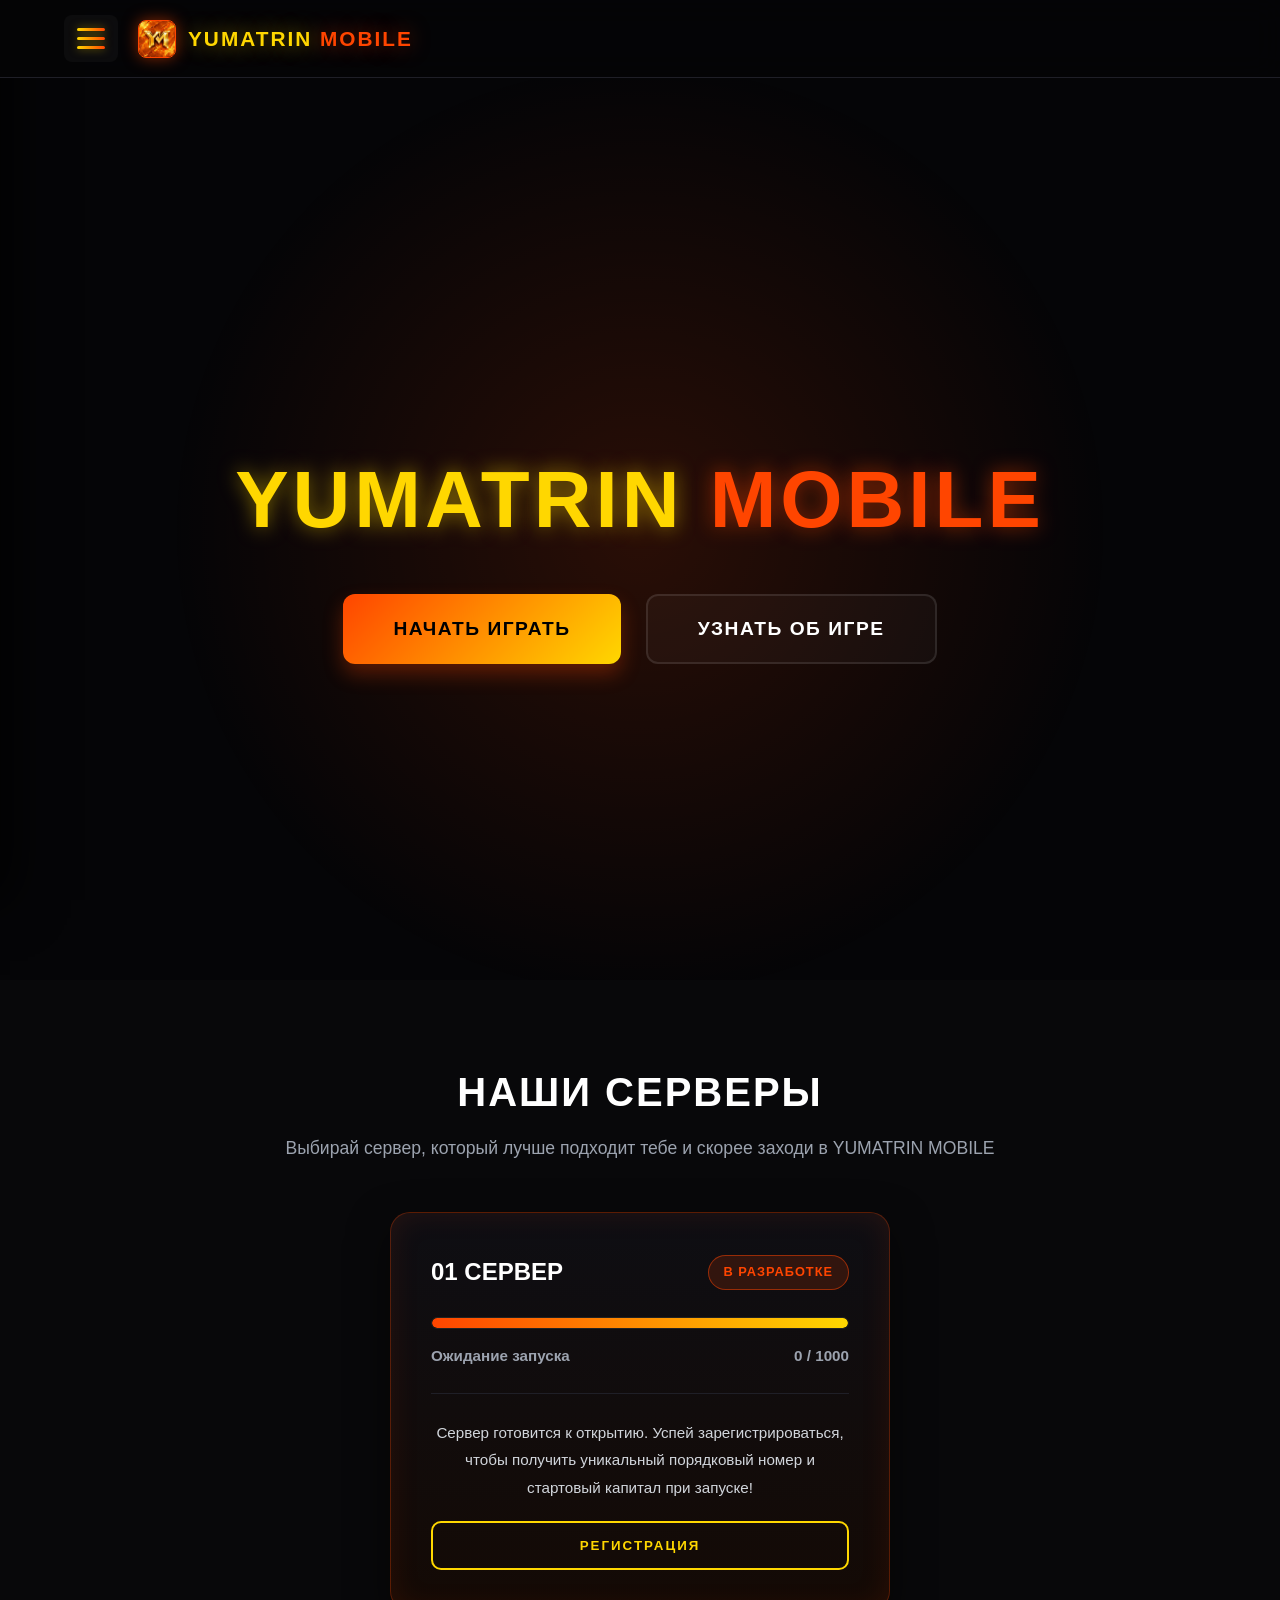
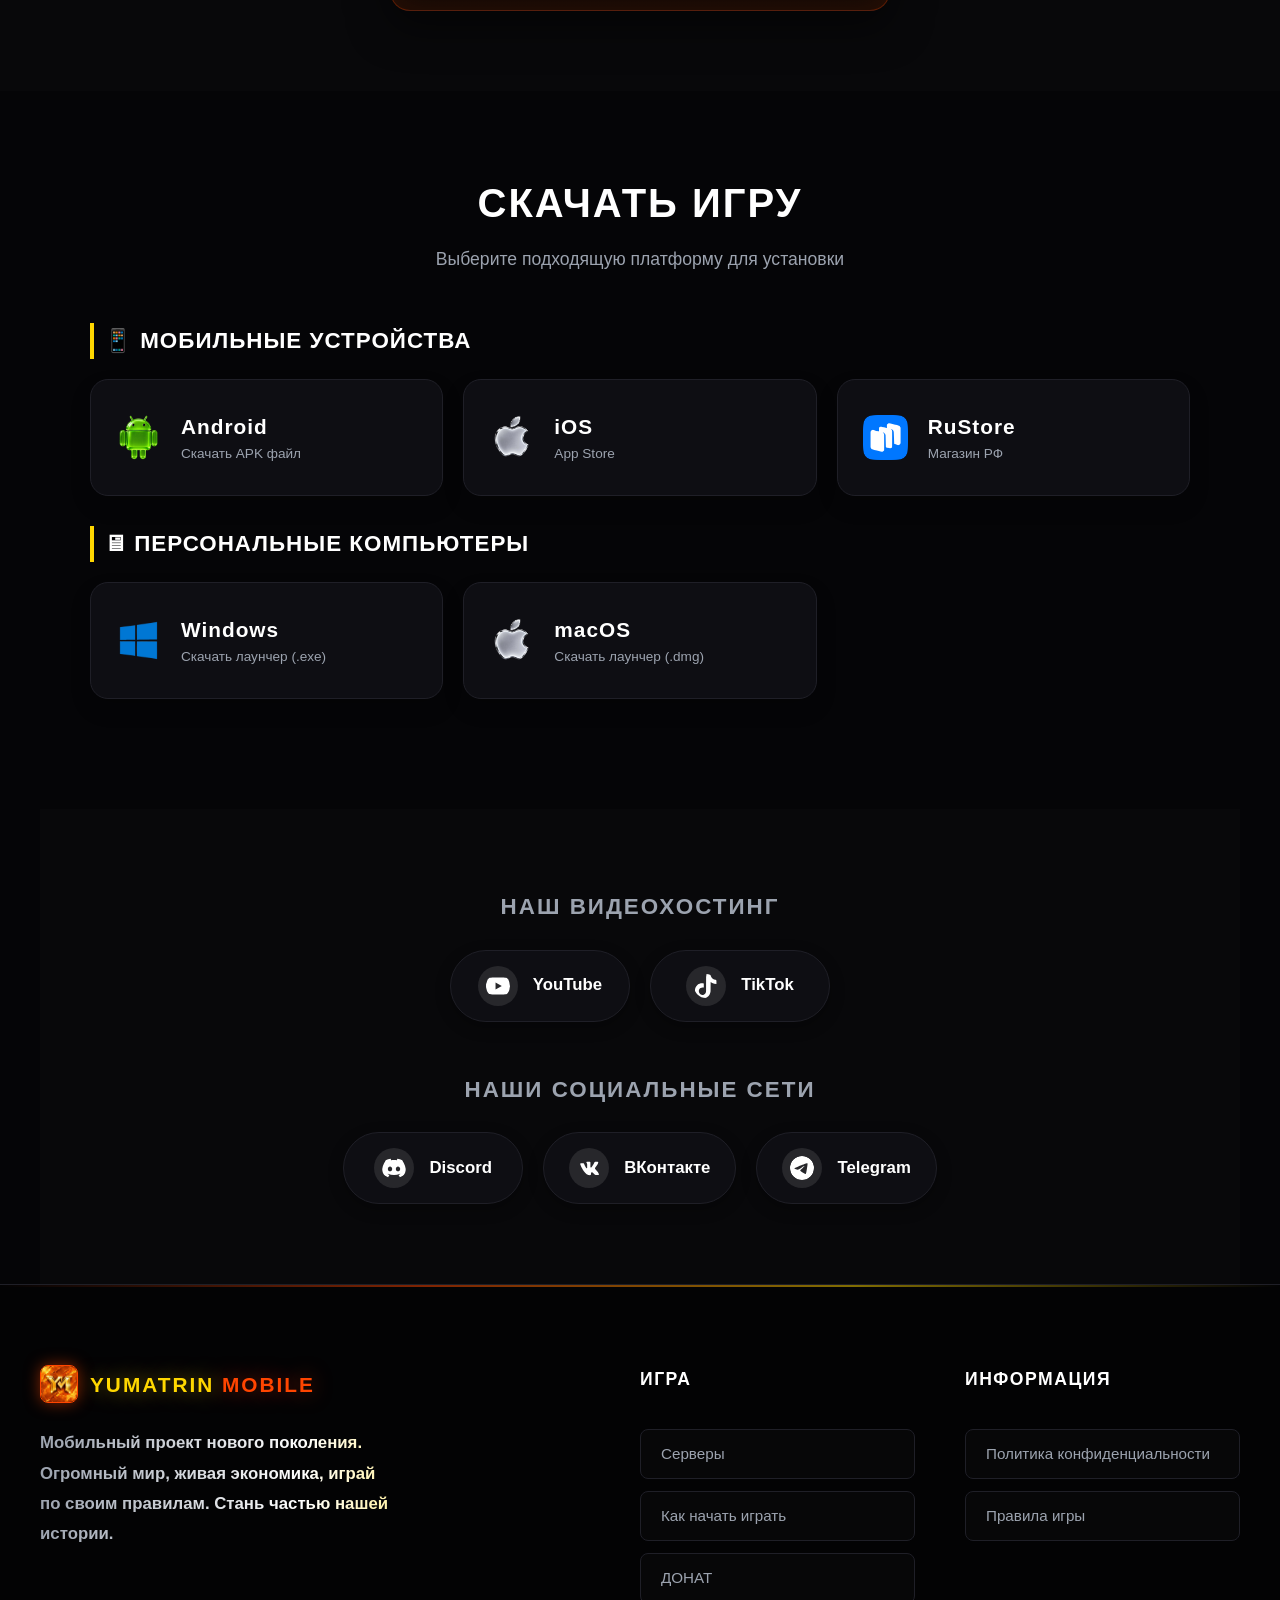
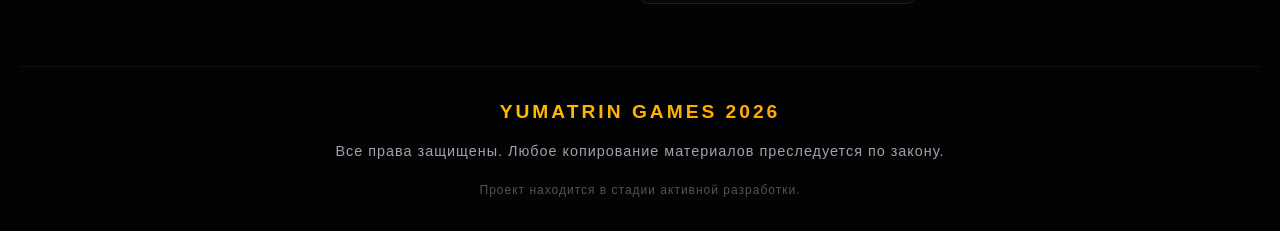
==== commit 92c10080: "Add files via upload" ====
--- a/index.html
+++ b/index.html
@@ -1,626 +1,215 @@
 <!DOCTYPE html>
-<html lang="ru">
+<html lang="ru" translate="no">
 <head>
     <meta charset="UTF-8">
-    <meta name="viewport" content="width=device-width, initial-scale=1.0, maximum-scale=1.0, user-scalable=no">
+    <meta name="viewport" content="width=device-width, initial-scale=1.0">
     <title>YUMATRIN MOBILE</title>
-    <link rel="preconnect" href="https://fonts.googleapis.com">
-    <link rel="preconnect" href="https://fonts.gstatic.com" crossorigin>
-    <link href="https://fonts.googleapis.com/css2?family=Montserrat:wght@400;700;900&display=swap" rel="stylesheet">
     <link rel="stylesheet" href="style.css">
 </head>
-<body>
-
-    <!-- ПРЕЛОАДЕР -->
-    <div id="preloader">
-        <div class="loader-ring"></div>
-        <div class="loader-text">ЗАГРУЗКА МИРА...</div>
-    </div>
-
-    <div class="app-wrapper">
-        <!-- ШАПКА -->
-        <header>
-            <div class="header-container">
-                <div class="logo" onclick="navigateTo('home')">
-                    <span class="text-gold">YUMATRIN</span> <span class="text-orange">MOBILE</span>
-                </div>
-                <nav class="desktop-nav">
-                    <a class="nav-link active" id="nav-home" onclick="navigateTo('home')">Главная</a>
-                    <a class="nav-link" id="nav-world" onclick="navigateTo('world')">О проекте</a>
-                    <a class="nav-link" id="nav-servers" onclick="navigateTo('servers')">Серверы</a>
-                    <a class="nav-link" id="nav-download" onclick="navigateTo('download')">Скачать</a>
-                    <a class="nav-link" id="nav-register" onclick="navigateTo('register')">Регистрация</a>
-                    <a class="nav-link" id="nav-socials" onclick="navigateTo('socials')">Соцсети</a>
-                </nav>
-                <button class="burger-btn" id="burgerBtn">
-                    <span></span><span></span><span></span>
-                </button>
-            </div>
-        </header>
-
-        <!-- МОБИЛЬНОЕ МЕНЮ -->
-        <nav class="mobile-menu" id="mobileMenu">
-            <a onclick="navigateTo('home'); closeMobileMenu();">Главная</a>
-            <a onclick="navigateTo('world'); closeMobileMenu();">О проекте</a>
-            <a onclick="navigateTo('servers'); closeMobileMenu();">Серверы</a>
-            <a onclick="navigateTo('download'); closeMobileMenu();">Скачать игру</a>
-            <a onclick="navigateTo('register'); closeMobileMenu();">Регистрация</a>
-            <a onclick="navigateTo('socials'); closeMobileMenu();">Соцсети</a>
-            <a onclick="navigateTo('privacy'); closeMobileMenu();">Политика конфиденциальности</a>
-        </nav>
-
-        <!-- ОСНОВНОЙ КОНТЕНТ -->
-        <main>
-            <!-- ГЛАВНАЯ -->
-            <section class="page-section active" id="page-home">
-                <h1 class="hero-title">ТВОЯ ВТОРАЯ ЖИЗНЬ</h1>
-                <p class="hero-subtitle">Огромный мир, живая экономика, играй по своим правилам.</p>
-                <div class="hero-buttons">
-                    <button class="btn-primary" onclick="navigateTo('download')">НАЧАТЬ ИГРАТЬ</button>
-                    <button class="btn-secondary" onclick="navigateTo('world')">УЗНАТЬ ОБ ИГРЕ</button>
-                </div>
-            </section>
-
-            <!-- ЭНЦИКЛОПЕДИЯ (МИР YUMATRIN) -->
-            <section class="page-section" id="page-world">
-                <div class="world-layout">
-                    <!-- Боковое меню -->
-                    <div class="world-nav">
-                        <button class="world-tab active" onclick="switchWorldTab('tab-welcome', this)">Добро пожаловать</button>
-                        <button class="world-tab" onclick="switchWorldTab('tab-survival', this)">Выживание</button>
-                        <button class="world-tab" onclick="switchWorldTab('tab-gov', this)">Гос. структуры</button>
-                        <button class="world-tab" onclick="switchWorldTab('tab-crime', this)">Криминал (ОПГ)</button>
-                        <button class="world-tab" onclick="switchWorldTab('tab-biz', this)">Бизнесы</button>
-                        <button class="world-tab" onclick="switchWorldTab('tab-estate', this)">Недвижимость</button>
-                        <button class="world-tab" onclick="switchWorldTab('tab-transport', this)">Транспорт</button>
-                    </div>
-
-                    <!-- Контентная часть -->
-                    <div class="world-content">
-                        
-                        <!-- 1: Добро пожаловать -->
-                        <div class="world-pane active" id="tab-welcome">
-                            <h2 class="world-title">Добро пожаловать в игру</h2>
-                            <p class="world-text"><span class="c-gold">YUMATRIN MOBILE</span> — это не просто игра, это твоя вторая жизнь. Мы создали огромный открытый мир, где каждое твое решение имеет значение. Здесь ты сам выбираешь свой путь: стать опорой государства, успешным бизнесменом или грозой улиц.</p>
-                            
-                            <div class="world-grid">
-                                <div class="world-card card-theme-blue">
-                                    <div class="card-icon-wrap">
-                                        <svg viewBox="0 0 24 24" fill="currentColor"><path d="M12 2C6.48 2 2 6.48 2 12s4.48 10 10 10 10-4.48 10-10S17.52 2 12 2zm-1 17.93c-3.95-.49-7-3.85-7-7.93 0-.62.08-1.21.21-1.79L9 15v1c0 1.1.9 2 2 2v1.93zm6.9-2.54c-.26-.81-1-1.39-1.9-1.39h-1v-3c0-.55-.45-1-1-1H8v-2h2c.55 0 1-.45 1-1V7h2c1.1 0 2-.9 2-2v-.41c2.93 1.19 5 4.06 5 7.41 0 2.08-.8 3.97-2.1 5.39z"/></svg>
-                                    </div>
-                                    <h3>Твоя роль в городе</h3>
-                                    <p>Ты не просто управляешь персонажем, ты проживаешь его жизнь. Общайся, заключай сделки, нарушай закон или защищай его. Каждое твое действие пишет твою уникальную историю. Сможешь ли ты стать мэром или возглавишь опасную банду?</p>
-                                </div>
-                                <div class="world-card card-theme-gold">
-                                    <div class="card-icon-wrap">
-                                        <svg viewBox="0 0 24 24" fill="currentColor"><path d="M11.8 10.9c-2.27-.59-3-1.2-3-2.15 0-1.09 1.01-1.85 2.7-1.85 1.78 0 2.44.85 2.5 2.1h2.21c-.07-1.72-1.12-3.3-3.21-3.81V3h-3v2.16c-1.94.42-3.5 1.68-3.5 3.61 0 2.31 1.91 3.46 4.7 4.13 2.5.6 3 1.48 3 2.41 0 .69-.49 1.79-2.7 1.79-2.06 0-2.87-.92-2.98-2.1h-2.2c.12 2.19 1.76 3.42 3.68 3.83V21h3v-2.15c1.95-.37 3.5-1.5 3.5-3.55 0-2.84-2.43-3.81-4.7-4.4z"/></svg>
-                                    </div>
-                                    <h3>Честная экономика</h3>
-                                    <p>В городе работает честная система. Все деньги зарабатываются трудом. Здесь <span class="c-gold">нет преимуществ за реальные деньги</span>. Твой статус и богатство зависят только от твоих навыков, связей и амбиций!</p>
-                                </div>
-                            </div>
-                        </div>
-
-                        <!-- 2: Выживание -->
-                        <div class="world-pane" id="tab-survival">
-                            <h2 class="world-title">Система выживания</h2>
-                            <p class="world-text">Даже в виртуальном мире не получится бегать вечно без отдыха. Мы внедряем систему, которая заставляет следить за состоянием вашего персонажа. У каждого игрока есть <span class="c-green">4 основных показателя</span>.</p>
-                            
-                            <div class="world-grid">
-                                <div class="world-card card-theme-green">
-                                    <h3>Голод и Жажда</h3>
-                                    <p>У каждого игрока есть шкала сытости и водного баланса. Если вы давно не ели и не пили, ваши показатели начинают падать. Чтобы восстановить силы, посещайте кафе, рестораны или покупайте еду в магазинах.</p>
-                                    <div class="buffs-box">
-                                        <span>⚡ +5% к выносливости (Кофе)</span>
-                                        <span>🏃 +2% к скорости бега (Энергетик)</span>
-                                        <span>🎯 +2% к меткости (Горячий обед)</span>
-                                    </div>
-                                </div>
-                                <div class="world-card card-theme-red">
-                                    <h3>Штрафы при истощении</h3>
-                                    <p>Если шкала Голода или Жажды падает до нуля, вы начинаете получать урон. <span class="c-red">Каждые 20 секунд</span> у вас отнимается <span class="c-red">-1 HP</span>, пока вы не поедите или не попьете.</p>
-                                    <p><b>Внимание:</b> Броня не защищает от истощения. Даже если на вас надет суперпрочный бронежилет (100 брони), когда здоровье упадет до 0, вы все равно умрете от голода. Следите за собой!</p>
-                                </div>
-                                <div class="world-card card-theme-green">
-                                    <h3>Здоровье и Броня</h3>
-                                    <p>Максимальный запас здоровья — <span class="c-green">100 HP</span>. Максимальный запас брони — <span class="c-green">100 единиц</span>. Броня впитывает урон от пуль и ножей.</p>
-                                    <p><b>Откуда взять броню?</b></p>
-                                    <ul>
-                                        <li>Выдается сотрудникам силовых госструктур (МВД, ФСБ, ВЧ).</li>
-                                        <li>Доступна в арсеналах криминальных организаций.</li>
-                                        <li>Можно купить в оружейных магазинах.</li>
-                                    </ul>
-                                </div>
-                            </div>
-                        </div>
-
-                        <!-- 3: Госструктуры -->
-                        <div class="world-pane" id="tab-gov">
-                            <h2 class="world-title">Государственные организации</h2>
-                            <p class="world-text">Строгая иерархия, дисциплина и защита интересов города. Здесь ты сможешь построить карьеру от рядового сотрудника до главы ведомства.</p>
-                            
-                            <div class="world-grid">
-                                <div class="world-card card-theme-gold">
-                                    <h3>Правительство</h3>
-                                    <p>Высший орган управления городом, определяющий направления развития государственных структур. Издает законы, управляет бюджетом, контролирует работу ведомств. Здесь работают <b>судьи, адвокаты и мэры</b>.</p>
-                                    <p class="principles">Принципы: законность, ответственность, дисциплина.</p>
-                                </div>
-                                <div class="world-card card-theme-grey">
-                                    <h3>ФСБ</h3>
-                                    <p>Специализированное силовое ведомство, отвечающее за государственную безопасность. Борьба с особо опасными преступниками, коррупцией и шпионажем. Проводят спецоперации и проверки.</p>
-                                    <p class="principles">Принципы: безопасность, конфиденциальность, профессионализм.</p>
-                                </div>
-                                <div class="world-card card-theme-blue">
-                                    <h3>МВД</h3>
-                                    <p>Основная правоохранительная структура, обеспечивающая порядок на улицах. Патрулирование, погони, задержания нарушителей. Включает в себя ППС и ДПС.</p>
-                                    <p class="principles">Принципы: законность, защита граждан, дисциплина.</p>
-                                </div>
-                                <div class="world-card card-theme-green">
-                                    <h3>ВЧ (Воинская часть)</h3>
-                                    <p>Структурное подразделение, обеспечивающее военную безопасность. Охрана стратегических объектов и содействие правоохранительным органам в экстренных ситуациях.</p>
-                                    <p class="principles">Принципы: воинский долг, честь, защита государства.</p>
-                                </div>
-                                <div class="world-card card-theme-red">
-                                    <h3>МЗ (Минздрав)</h3>
-                                    <p>Ключевая гражданская служба, спасающая жизни. Сотрудники работают в скорой помощи и больницах, реагируя на ДТП и конфликты. Выдают медсправки.</p>
-                                    <p class="principles">Принципы: спасение жизней, оперативность.</p>
-                                </div>
-                                <div class="world-card card-theme-orange">
-                                    <h3>СМИ</h3>
-                                    <p>Информационная организация, освещающая жизнь города. СМИ связывает государство и население. Журналисты берут интервью и делают репортажи.</p>
-                                    <p class="principles">Принципы: достоверность, объективность.</p>
-                                </div>
-                            </div>
-                        </div>
-
-                        <!-- 4: ОПГ -->
-                        <div class="world-pane" id="tab-crime">
-                            <h2 class="world-title">Криминальные организации</h2>
-                            <p class="world-text">Теневая сторона города. Здесь правят деньги, сила и хитрость. Выбирай свою семью и защищай её интересы любой ценой.</p>
-                            
-                            <div class="world-grid">
-                                <div class="world-card card-theme-pink">
-                                    <h3>Малиновское ОПГ</h3>
-                                    <p>Одна из старейших и уважаемых группировок. Славится традициями и жесткой дисциплиной. Участники чтят субординацию и верность коллективу.</p>
-                                    <p>Каждый должен понимать своё место и осознавать ответственность за действия. Предпочитают решать вопросы <span class="c-pink">"по-своему"</span>.</p>
-                                </div>
-                                <div class="world-card card-theme-green">
-                                    <h3>Курганское ОПГ</h3>
-                                    <p>Дерзкая банда, готовая принимать вызовы. Стремятся расширять влияние и демонстрировать силу. Ставка на решительность и быструю реакцию.</p>
-                                    <p>Успех зависит не только от силы, но и от организованности. В их рядах <span class="c-green">много отчаянных</span>.</p>
-                                </div>
-                                <div class="world-card card-theme-blue">
-                                    <h3>Тальновское ОПГ</h3>
-                                    <p>Прагматичный подход к деятельности. Решают вопросы без лишнего внимания. Тщательно оценивают обстановку и анализируют конкурентов.</p>
-                                    <p>Уделяют внимание подготовке кадров и конфиденциальности. Действуют скрытно, <span class="c-blue">чужими руками</span>.</p>
-                                </div>
-                                <div class="world-card card-theme-indigo">
-                                    <h3>Сормовское ОПГ</h3>
-                                    <p>Организованная группировка, контролирующая портовую зону. Развивают деловые связи и проводят масштабные мероприятия. Умеют <span class="c-indigo">договариваться</span>.</p>
-                                    <p>Участвуют в сюжетах о контрабанде и развивают внутреннюю экономику.</p>
-                                </div>
-                            </div>
-                        </div>
-
-                        <!-- 5: Бизнесы -->
-                        <div class="world-pane" id="tab-biz">
-                            <h2 class="world-title">Бизнесы</h2>
-                            <p class="world-text">Открой собственное дело и зарабатывай. Ты можешь стать владельцем элитного ресторана или сети магазинов, которая будет кормить уставших полицейских.</p>
-                            
-                            <div class="world-card card-theme-cyan">
-                                <h3>Магазины и кафе</h3>
-                                <p>Открой магазин продуктов, уютное кафе или престижный ресторан. Нанимай сотрудников и развивай бизнес. Получай прибыль, расширяй ассортимент и создавай сеть.</p>
-                                <ul>
-                                    <li><b>Продуктовые магазины</b> — продажа товаров повседневного спроса. Утоляет голод.</li>
-                                    <li><b>Кофейни</b> — уютное место. Кофе дает бафф <b>+5% к выносливости</b>.</li>
-                                    <li><b>Кафе быстрого питания</b> — быстрый перекус и бафф <b>+2% к скорости</b>.</li>
-                                    <li><b>Рестораны</b> — расширенное меню. Обед дает бафф <b>+2% к меткости</b>.</li>
-                                </ul>
-                                <div class="pros-cons">
-                                    <p><b>Плюсы:</b> Постоянный доход, быстрая окупаемость.</p>
-                                    <p><b>Минусы:</b> Требует много внимания, могут ограбить.</p>
-                                </div>
-                            </div>
-                        </div>
-
-                        <!-- 6: Недвижимость -->
-                        <div class="world-pane" id="tab-estate">
-                            <h2 class="world-title">Недвижимость</h2>
-                            <p class="world-text">Инвестируй деньги в квадратные метры. Цены зависят от экономики сервера. Выбирай жилье под свой статус.</p>
-                            
-                            <div class="world-grid">
-                                <div class="world-card card-theme-cyan">
-                                    <h3>Квартиры</h3>
-                                    <div class="price-tag">От 100 000 до 5 000 000</div>
-                                    <p>Идеальный старт для каждого. Снимите уютную студию или купите просторную квартиру в центре города с видом на небоскребы. Вы можете обставлять её мебелью по своему вкусу.</p>
-                                    <div class="pros-cons">
-                                        <p><b>Плюсы:</b> Доступная цена, всегда рядом магазины.</p>
-                                        <p><b>Минусы:</b> Мало места, шумные соседи.</p>
-                                    </div>
-                                </div>
-                                <div class="world-card card-theme-green">
-                                    <h3>Дома (Эконом-класс)</h3>
-                                    <div class="price-tag">От 3 000 000 до 15 000 000</div>
-                                    <p>Небольшой, но уютный домик за городом. Идеальный вариант для тех, кто устал от городской суеты. Имеется небольшой двор и гараж для вашего первого авто.</p>
-                                    <div class="pros-cons">
-                                        <p><b>Плюсы:</b> Свой двор, тишина, гараж.</p>
-                                        <p><b>Минусы:</b> Далеко добираться до центра города.</p>
-                                    </div>
-                                </div>
-                                <div class="world-card card-theme-orange">
-                                    <h3>Дома (Средний класс)</h3>
-                                    <div class="price-tag">От 10 000 000 до 30 000 000</div>
-                                    <p>Просторные двухэтажные коттеджи в престижных районах. Огороженная территория, современный ремонт и вместительный гараж на несколько машин.</p>
-                                    <div class="pros-cons">
-                                        <p><b>Плюсы:</b> Престиж, много места, безопасность.</p>
-                                        <p><b>Минусы:</b> Высокие коммунальные платежи, налоги.</p>
-                                    </div>
-                                </div>
-                                <div class="world-card card-theme-red">
-                                    <h3>Дома (Элитный класс)</h3>
-                                    <div class="price-tag">От 45 000 000 до 150 000 000</div>
-                                    <p>Роскошные особняки. Личный бассейн, огромный участок, панорамные окна и мраморная отделка. Владение таким домом — прямое доказательство того, что вы стали королем этого города.</p>
-                                    <div class="pros-cons">
-                                        <p><b>Плюсы:</b> Максимальный статус, эксклюзивность, охрана.</p>
-                                        <p><b>Минусы:</b> Огромная цена, привлекает внимание грабителей.</p>
-                                    </div>
-                                </div>
-                            </div>
-                        </div>
-
-                        <!-- 7: Транспорт -->
-                        <div class="world-pane" id="tab-transport">
-                            <h2 class="world-title">Транспорт и Автосалоны</h2>
-                            <p class="world-text">Выбирай транспорт на любой вкус. Покупай машины в салонах, собирай собственный автопарк и выделяйся на дорогах города.</p>
-                            
-                            <div class="world-grid">
-                                <div class="world-card card-theme-green">
-                                    <h3>Эконом-класс</h3>
-                                    <div class="price-tag">От 150 000</div>
-                                    <p>Доступные автомобили (Lada, Ford) для повседневных поездок и начинающих водителей. Идеальный выбор для старта. Низкая маржа, но огромный поток клиентов.</p>
-                                    <div class="pros-cons">
-                                        <p><b>Плюсы:</b> Дешевое обслуживание, доступные запчасти.</p>
-                                        <p><b>Минусы:</b> Низкая скорость и комфорт.</p>
-                                    </div>
-                                </div>
-                                <div class="world-card card-theme-orange">
-                                    <h3>Средний класс</h3>
-                                    <div class="price-tag">От 1 500 000</div>
-                                    <p>Практичные и комфортные автомобили (Toyota, Kia) для широкого круга покупателей. Отличный баланс между ценой и качеством. Стабильный спрос и хорошая прибыль.</p>
-                                    <div class="pros-cons">
-                                        <p><b>Плюсы:</b> Надежность, комфорт, средний расход топлива.</p>
-                                        <p><b>Минусы:</b> Высокая конкуренция.</p>
-                                    </div>
-                                </div>
-                                <div class="world-card card-theme-red">
-                                    <h3>Премиум-класс</h3>
-                                    <div class="price-tag">От 8 000 000</div>
-                                    <p>Дорогие модели (BMW, Audi, Lamborghini) для требовательных клиентов. Показывает статус владельца. Огромная маржа, но редкие продажи.</p>
-                                    <div class="pros-cons">
-                                        <p><b>Плюсы:</b> Высокий статус, максимальная скорость, эксклюзивность.</p>
-                                        <p><b>Минусы:</b> Дорогое обслуживание, привлекает внимание полиции.</p>
-                                    </div>
-                                </div>
-                            </div>
-                        </div>
-
-                    </div>
-                </div>
-            </section>
-
-            <!-- СЕРВЕРЫ -->
-            <section class="page-section" id="page-servers">
-                <h2 class="section-title">НАШИ СЕРВЕРЫ</h2>
-                <p class="section-subtitle">Выбирай сервер, который лучше подходит тебе</p>
-                
-                <div class="server-card">
-                    <div class="server-header">
-                        <h3>01 СЕРВЕР</h3>
-                        <span class="badge">В РАЗРАБОТКЕ</span>
-                    </div>
-                    <div class="progress-bar">
-                        <div class="progress-fill" style="width: 15%;"></div>
-                    </div>
-                    <div class="server-stats">
-                        <span>Статус: Ожидание</span>
-                        <span>Онлайн: 0 / 1000</span>
-                    </div>
-                    <p class="server-note">Сервер появится в ближайшее время.</p>
-                </div>
-            </section>
-
-            <!-- СКАЧАТЬ -->
-            <section class="page-section" id="page-download">
-                <h2 class="section-title">СКАЧАТЬ ИГРУ</h2>
-                <p class="section-subtitle">Выберите вашу платформу</p>
-                
-                <div class="platform-selector">
-                    <button class="platform-tab active" onclick="selectPlatform('pc', this)">ПК</button>
-                    <button class="platform-tab" onclick="selectPlatform('mobile', this)">Мобильные</button>
-                </div>
-
-                <div class="download-grid" id="pc-downloads">
-                    <div class="platform-card" onclick="openModal('downloadModal')">
-                        <div class="platform-icon">
-                            <svg viewBox="0 0 24 24"><path d="M0 3.449L9.75 2.1v9.451H0V3.449zM10.95 1.933L24 0v11.551H10.95V1.933zM0 12.447h9.75v9.45L0 20.548v-8.101zM10.95 12.447H24V24l-13.05-1.933v-9.62z"/></svg>
-                        </div>
-                        <h3>Windows</h3>
-                        <p>Скачать лаунчер</p>
-                    </div>
-                    <div class="platform-card" onclick="openModal('downloadModal')">
-                        <div class="platform-icon">
-                            <svg viewBox="0 0 24 24"><path d="M18.71,19.5C17.88,20.74 17,21.95 15.66,21.97C14.32,22 13.89,21.18 12.37,21.18C10.84,21.18 10.37,21.95 9.1,22C7.79,22.05 6.8,20.68 5.96,19.47C4.25,17 2.94,12.45 4.7,9.39C5.57,7.87 7.13,6.91 8.82,6.88C10.1,6.86 11.32,7.75 12.11,7.75C12.89,7.75 14.37,6.68 15.92,6.84C16.57,6.87 18.39,7.1 19.56,8.82C19.47,8.88 17.39,10.1 17.41,12.63C17.44,15.65 20.06,16.66 20.09,16.67C20.06,16.74 19.67,18.11 18.71,19.5M13,3.5C13.73,2.67 14.94,2.04 15.94,2C16.07,3.17 15.6,4.35 14.9,5.19C14.21,6.04 13.07,6.7 11.95,6.61C11.8,5.4 12.36,4.16 13,3.5Z"/></svg>
-                        </div>
-                        <h3>macOS</h3>
-                        <p>Скачать лаунчер</p>
-                    </div>
-                </div>
-
-                <div class="download-grid" id="mobile-downloads" style="display: none;">
-                    <div class="platform-card" onclick="openModal('downloadModal')">
-                        <div class="platform-icon">
-                            <svg viewBox="0 0 24 24"><path d="M17.523 15.3414c-.5511 0-.9993-.4486-.9993-1.0003 0-.5517.4482-1.0003.9993-1.0003.5511 0 .9993.4486.9993 1.0003 0 .5517-.4482 1.0003-.9993 1.0003zm-11.046 0c-.5511 0-.9993-.4486-.9993-1.0003 0-.5517.4482-1.0003.9993-1.0003.5511 0 .9993.4486.9993 1.0003 0 .5517-.4482 1.0003-.9993 1.0003zM6.477 8.205H17.523v6.832c0 .5252-.4242.95-.9488.95h-1.4123v2.1679c0 .5517-.4482 1.0003-.9993 1.0003-.5511 0-.9993-.4486-.9993-1.0003v-2.1679h-2.3372v2.1679c0 .5517-.4482 1.0003-.9993 1.0003-.5511 0-.9993-.4486-.9993-1.0003v-2.1679H7.4258c-.5246 0-.9488-.4248-.9488-.95V8.205zM12 2.25c-2.2513 0-4.3083 1.1654-5.5239 2.9804l-.2448.3744h11.5374l-.2448-.3744C16.3083 3.4154 14.2513 2.25 12 2.25zM9.0678 5.1058c-.3037 0-.55-.2463-.55-.55 0-.3037.2463-.55.55-.55s.55.2463.55.55c0 .3037-.2463.55-.55.55zm5.8644 0c-.3037 0-.55-.2463-.55-.55 0-.3037.2463-.55.55-.55s.55.2463.55.55c0 .3037-.2463.55-.55.55z"/></svg>
-                        </div>
-                        <h3>Android</h3>
-                        <p>Скачать APK</p>
-                    </div>
-                    <div class="platform-card" onclick="openModal('downloadModal')">
-                        <div class="platform-icon">
-                            <svg viewBox="0 0 24 24"><path d="M18.71,19.5C17.88,20.74 17,21.95 15.66,21.97C14.32,22 13.89,21.18 12.37,21.18C10.84,21.18 10.37,21.95 9.1,22C7.79,22.05 6.8,20.68 5.96,19.47C4.25,17 2.94,12.45 4.7,9.39C5.57,7.87 7.13,6.91 8.82,6.88C10.1,6.86 11.32,7.75 12.11,7.75C12.89,7.75 14.37,6.68 15.92,6.84C16.57,6.87 18.39,7.1 19.56,8.82C19.47,8.88 17.39,10.1 17.41,12.63C17.44,15.65 20.06,16.66 20.09,16.67C20.06,16.74 19.67,18.11 18.71,19.5M13,3.5C13.73,2.67 14.94,2.04 15.94,2C16.07,3.17 15.6,4.35 14.9,5.19C14.21,6.04 13.07,6.7 11.95,6.61C11.8,5.4 12.36,4.16 13,3.5Z"/></svg>
-                        </div>
-                        <h3>iOS</h3>
-                        <p>App Store</p>
-                    </div>
-                    <div class="platform-card" onclick="openModal('downloadModal')">
-                        <div class="platform-icon">
-                            <svg viewBox="0 0 24 24"><path d="M19 6h-2c0-2.76-2.24-5-5-5S7 3.24 7 6H5c-1.1 0-2 .9-2 2v12c0 1.1.9 2 2 2h14c1.1 0 2-.9 2-2V8c0-1.1-.9-2-2-2zm-7-3c1.66 0 3 1.34 3 3H9c0-1.66 1.34-3 3-3zm7 17H5V8h14v12zm-7-8c-1.66 0-3-1.34-3-3H7c0 2.76 2.24 5 5 5s5-2.24 5-5h-2c0 1.66-1.34 3-3 3z"/></svg>
-                        </div>
-                        <h3>RuStore</h3>
-                        <p>Магазин РФ</p>
-                    </div>
-                </div>
-            </section>
-
-            <!-- РЕГИСТРАЦИЯ -->
-            <section class="page-section" id="page-register">
-                <div class="register-card">
-                    <h2>РЕГИСТРАЦИЯ</h2>
-                    <form onsubmit="event.preventDefault(); openModal('registerSuccessModal');">
-                        <div class="form-group">
-                            <label>Выберите сервер</label>
-                            <select>
-                                <option>01 СЕРВЕР (В разработке)</option>
-                            </select>
-                        </div>
-                        <div class="form-group">
-                            <label>Имя персонажа</label>
-                            <input type="text" placeholder="Введите имя" required>
-                        </div>
-                        <div class="form-group">
-                            <label>Email</label>
-                            <input type="email" placeholder="your@email.com" required>
-                        </div>
-                        <div class="form-group">
-                            <label>Пароль</label>
-                            <input type="password" placeholder="••••••••" required>
-                        </div>
-                        <button type="submit" class="btn-primary">СОЗДАТЬ АККАУНТ</button>
-                    </form>
-                </div>
-            </section>
-
-            <!-- СОЦСЕТИ -->
-            <section class="page-section" id="page-socials">
-                <h2 class="section-title">МЫ В СОЦСЕТЯХ</h2>
-                <p class="section-subtitle">Подписывайся на новости</p>
-                
-                <div class="social-grid">
-                    <div class="social-card yt" onclick="openModal('youtubeModal')">
-                        <svg viewBox="0 0 24 24"><path d="M23.498 6.186a3.016 3.016 0 0 0-2.122-2.136C19.505 3.545 12 3.545 12 3.545s-7.505 0-9.377.505A3.017 3.017 0 0 0 .502 6.186C0 8.07 0 12 0 12s0 3.93.502 5.814a3.016 3.016 0 0 0 2.122 2.136c1.871.505 9.376.505 9.376.505s7.505 0 9.377-.505a3.015 3.015 0 0 0 2.122-2.136C24 15.93 24 12 24 12s0-3.93-.502-5.814zM9.545 15.568V8.432L15.818 12l-6.273 3.568z"/></svg>
-                        YouTube
-                    </div>
-                    
-                    <a href="https://www.tiktok.com/@yumatrin.mobile?_r=1&t=ZP-92i7qvPg7xO" target="_blank" class="social-card tt">
-                        <svg viewBox="0 0 24 24"><path d="M12.525.02c1.31-.02 2.61-.01 3.91-.02.08 1.53.63 3.09 1.75 4.17 1.12 1.11 2.7 1.62 4.24 1.79v4.03c-1.44-.05-2.89-.35-4.2-.97-.57-.26-1.1-.6-1.58-1.01-.06 2.92-.02 5.84-.07 8.76-.04 1.57-.5 3.14-1.42 4.42-1.4 1.96-3.72 3.1-6.08 3.06-2.23-.02-4.4-.95-5.95-2.5-1.45-1.45-2.23-3.42-2.17-5.46.03-2.17 1-4.27 2.69-5.64 1.71-1.38 4.05-1.85 6.15-1.21v4.17c-1.07-.34-2.26-.2-3.22.39-1.02.61-1.68 1.7-1.73 2.88-.06 1.3.55 2.57 1.55 3.35.96.74 2.23.92 3.35.49 1.04-.4 1.85-1.27 2.15-2.35.14-.51.17-1.05.17-1.58 0-4.63.03-9.26.04-13.89z"/></svg>
-                        TikTok
-                    </a>
-                    
-                    <a href="https://t.me/yumatrin" target="_blank" class="social-card tg">
-                        <svg viewBox="0 0 24 24"><path d="M11.944 0A12 12 0 0 0 0 12a12 12 0 0 0 12 12 12 12 0 0 0 12-12A12 12 0 0 0 12 0a12 12 0 0 0-.056 0zm4.962 7.224c.1-.002.321.023.465.14a.506.506 0 0 1 .171.325c.016.093.036.306.02.472-.18 1.898-.962 6.502-1.36 8.627-.168.9-.499 1.201-.82 1.23-.696.065-1.225-.46-1.9-.902-1.056-.693-1.653-1.124-2.678-1.8-1.185-.78-.417-1.21.258-1.91.177-.184 3.247-2.977 3.307-3.23.007-.032.014-.15-.056-.212s-.174-.041-.249-.024c-.106.024-1.793 1.14-5.061 3.345-.48.33-.913.49-1.302.48-.428-.008-1.252-.241-1.865-.44-.752-.245-1.349-.374-1.297-.789.027-.216.325-.437.893-.663 3.498-1.524 5.83-2.529 6.998-3.014 3.332-1.386 4.025-1.627 4.476-1.635z"/></svg>
-                        Telegram
-                    </a>
-
-                    <a href="https://discord.gg/jCbyPWFbF" target="_blank" class="social-card ds">
-                        <svg viewBox="0 0 24 24"><path d="M20.317 4.3698a19.7913 19.7913 0 00-4.8851-1.5152.0741.0741 0 00-.0785.0371c-.211.3753-.4447.8648-.6083 1.2495-1.8447-.2762-3.68-.2762-5.4868 0-.1636-.3933-.4058-.8742-.6177-1.2495a.077.077 0 00-.0785-.037 19.7363 19.7363 0 00-4.8852 1.515.0699.0699 0 00-.0321.0277C.5334 9.0458-.319 13.5799.0992 18.0578a.0824.0824 0 00.0312.0561c2.0528 1.5076 4.0413 2.4228 5.9929 3.0294a.0777.0777 0 00.0842-.0276c.4616-.6304.8731-1.2952 1.226-1.9942a.076.076 0 00-.0416-.1057c-.6528-.2476-1.2743-.5495-1.8722-.8923a.077.077 0 01-.0076-.1277c.1258-.0943.2517-.1923.3718-.2914a.0743.0743 0 01.0776-.0105c3.9278 1.7933 8.18 1.7933 12.0614 0a.0739.0739 0 01.0785.0095c.1202.099.246.1981.3728.2924a.077.077 0 01-.0066.1276 12.2986 12.2986 0 01-1.873.8914.0766.0766 0 00-.0407.1067c.3604.698.7719 1.3628 1.225 1.9932a.076.076 0 00.0842.0286c1.961-.6067 3.9495-1.5219 6.0023-3.0294a.077.077 0 00.0313-.0552c.5004-5.177-.8382-9.6739-3.5485-13.6604a.061.061 0 00-.0312-.0286zM8.02 15.3312c-1.1825 0-2.1569-1.0857-2.1569-2.419 0-1.3332.9555-2.4189 2.157-2.4189 1.2108 0 2.1757 1.0952 2.1568 2.419 0 1.3332-.9555 2.4189-2.1569 2.4189zm7.9748 0c-1.1825 0-2.1569-1.0857-2.1569-2.419 0-1.3332.9554-2.4189 2.1569-2.4189 1.2108 0 2.1757 1.0952 2.1568 2.419 0 1.3332-.946 2.4189-2.1568 2.4189z"/></svg>
-                        Discord
-                    </a>
-
-                    <a href="https://vk.ru/club234286674" target="_blank" class="social-card vk">
-                        <svg viewBox="0 0 24 24"><path d="M13.162 18.994c.609 0 .858-.406.851-1.068-.025-1.198.129-1.689.744-1.785.452-.069 1.258.502 2.386 1.894.558.708 1.003.997 1.686.997h2.278c.624 0 .928-.335.799-.982-.163-.853-1.291-2.55-2.85-4.166-1.472-1.518-1.472-1.518-.198-3.206 1.809-2.37 2.408-3.81 2.408-4.242 0-.436-.247-.614-.751-.614h-2.172c-.567 0-.832.245-1.011.704 0 0-1.01 2.505-2.432 4.112-.55.632-.861.836-1.151.836-.203 0-.341-.152-.341-.773V6.617c0-.601-.134-.878-.641-.878H9.93c-.383 0-.614.209-.614.482 0 .515.76.63.838 2.108v3.068c0 .743-.132.884-.448.884-.444 0-1.688-1.858-2.459-3.993-.259-.726-.514-.998-1.08-.998H3.917c-.568 0-.698.245-.698.704 0 .573 1.315 3.653 3.458 6.94 1.834 2.748 4.076 4.242 6.485 4.242z"/></svg>
-                        ВКонтакте
-                    </a>
-
-                    <a href="https://vk.ru/yumatrinmedia" target="_blank" class="social-card vk">
-                        <svg viewBox="0 0 24 24"><path d="M13.162 18.994c.609 0 .858-.406.851-1.068-.025-1.198.129-1.689.744-1.785.452-.069 1.258.502 2.386 1.894.558.708 1.003.997 1.686.997h2.278c.624 0 .928-.335.799-.982-.163-.853-1.291-2.55-2.85-4.166-1.472-1.518-1.472-1.518-.198-3.206 1.809-2.37 2.408-3.81 2.408-4.242 0-.436-.247-.614-.751-.614h-2.172c-.567 0-.832.245-1.011.704 0 0-1.01 2.505-2.432 4.112-.55.632-.861.836-1.151.836-.203 0-.341-.152-.341-.773V6.617c0-.601-.134-.878-.641-.878H9.93c-.383 0-.614.209-.614.482 0 .515.76.63.838 2.108v3.068c0 .743-.132.884-.448.884-.444 0-1.688-1.858-2.459-3.993-.259-.726-.514-.998-1.08-.998H3.917c-.568 0-.698.245-.698.704 0 .573 1.315 3.653 3.458 6.94 1.834 2.748 4.076 4.242 6.485 4.242z"/></svg>
-                        Медиа VK
-                    </a>
-
-                    <a href="https://vk.ru/yumatrintechnical" target="_blank" class="social-card vk">
-                        <svg viewBox="0 0 24 24"><path d="M13.162 18.994c.609 0 .858-.406.851-1.068-.025-1.198.129-1.689.744-1.785.452-.069 1.258.502 2.386 1.894.558.708 1.003.997 1.686.997h2.278c.624 0 .928-.335.799-.982-.163-.853-1.291-2.55-2.85-4.166-1.472-1.518-1.472-1.518-.198-3.206 1.809-2.37 2.408-3.81 2.408-4.242 0-.436-.247-.614-.751-.614h-2.172c-.567 0-.832.245-1.011.704 0 0-1.01 2.505-2.432 4.112-.55.632-.861.836-1.151.836-.203 0-.341-.152-.341-.773V6.617c0-.601-.134-.878-.641-.878H9.93c-.383 0-.614.209-.614.482 0 .515.76.63.838 2.108v3.068c0 .743-.132.884-.448.884-.444 0-1.688-1.858-2.459-3.993-.259-.726-.514-.998-1.08-.998H3.917c-.568 0-.698.245-.698.704 0 .573 1.315 3.653 3.458 6.94 1.834 2.748 4.076 4.242 6.485 4.242z"/></svg>
-                        Техподдержка VK
-                    </a>
-                </div>
-            </section>
-
-            <!-- ПОЛИТИКА КОНФИДЕНЦИАЛЬНОСТИ -->
-            <section class="page-section" id="page-privacy">
-                <div class="text-page">
-                    <h2 class="section-title" style="font-size: 2rem;">ПОЛИТИКА КОНФИДЕНЦИАЛЬНОСТИ</h2>
-                    <h3 style="text-align:center; color: var(--accent-orange); margin-bottom: 5px;">YUMATRIN MOBILE</h3>
-                    <p style="text-align:center; color: #fff; margin-bottom: 5px;">Дата вступления в силу: 29 сентября 2026 года</p>
-                    <p style="text-align:center; color: var(--text-muted); margin-bottom: 30px;">Владелец проекта: YUMATRIN GAMES</p>
-
-                    <div class="text-content">
-                        <p>Настоящая Политика конфиденциальности регулирует порядок сбора, использования, хранения и защиты информации пользователей игрового проекта YUMATRIN MOBILE, принадлежащего команде YUMATRIN GAMES.</p>
-                        <p>Используя игру, игровой аккаунт, официальный Discord-сервер или иные сервисы проекта, пользователь подтверждает, что ознакомился с настоящей Политикой конфиденциальности.</p>
-
-                        <h3>1. ОБЩИЕ ПОЛОЖЕНИЯ</h3>
-                        <p>1.1. YUMATRIN GAMES уважает право пользователей на конфиденциальность и принимает разумные меры для защиты информации, связанной с использованием YUMATRIN MOBILE.</p>
-                        <p>1.2. Настоящая политика распространяется на информацию, которая может быть получена в процессе:</p>
-                        <ul>
-                            <li>регистрации и использования игрового аккаунта;</li>
-                            <li>подключения к игровым серверам;</li>
-                            <li>использования игрового клиента;</li>
-                            <li>взаимодействия с официальными ресурсами проекта;</li>
-                            <li>обращения в службу поддержки;</li>
-                            <li>участия в официальном Discord-сообществе проекта.</li>
-                        </ul>
-                        <p>1.3. Проект не запрашивает у пользователя информацию, которая не требуется для функционирования соответствующих сервисов, за исключением случаев, когда пользователь добровольно предоставляет её самостоятельно.</p>
-
-                        <h3>2. КАКИЕ ДАННЫЕ МОГУТ СОБИРАТЬСЯ</h3>
-                        <p>В зависимости от используемых пользователем функций проекта могут обрабатываться следующие категории информации.</p>
-                        <p><b>2.1. IP-адрес</b><br>При подключении к игровым серверам технически может фиксироваться IP-адрес пользователя.<br>IP-адрес может использоваться для:</p>
-                        <ul>
-                            <li>обеспечения безопасности серверов;</li>
-                            <li>предотвращения мошенничества и злоупотреблений;</li>
-                            <li>выявления попыток обхода блокировок;</li>
-                            <li>защиты от атак на инфраструктуру проекта;</li>
-                            <li>ведения технических журналов.</li>
-                        </ul>
-                        <p>IP-адрес не используется для публичного раскрытия личности пользователя.</p>
-                        
-                        <p><b>2.2. Данные игрового аккаунта</b><br>В рамках функционирования YUMATRIN MOBILE могут обрабатываться данные игрового аккаунта, включая:</p>
-                        <ul>
-                            <li>игровой никнейм;</li>
-                            <li>идентификатор игрового аккаунта;</li>
-                            <li>данные о персонаже;</li>
-                            <li>игровую статистику;</li>
-                            <li>историю игровых действий;</li>
-                            <li>информацию о наказаниях и нарушениях правил проекта;</li>
-                            <li>технические данные, необходимые для функционирования аккаунта.</li>
-                        </ul>
-
-                        <p><b>2.3. Данные устройства</b><br>Для обеспечения стабильной работы игры и диагностики технических проблем могут обрабатываться определённые технические сведения об устройстве пользователя.<br>К ним могут относиться:</p>
-                        <ul>
-                            <li>модель устройства;</li>
-                            <li>версия операционной системы;</li>
-                            <li>версия игрового клиента;</li>
-                            <li>технические параметры, необходимые для работы игры;</li>
-                            <li>сведения о сбоях и ошибках.</li>
-                        </ul>
-                        <p>Проект не требует предоставления доступа к личным фотографиям, контактам, сообщениям или другим личным файлам устройства, если такой доступ непосредственно не предусмотрен отдельной функцией приложения.</p>
-
-                        <h3>3. ЦЕЛИ ОБРАБОТКИ ДАННЫХ</h3>
-                        <p>Полученная информация может использоваться исключительно в целях, связанных с функционированием и безопасностью проекта, включая:</p>
-                        <ul>
-                            <li>предоставление доступа к игровому серверу;</li>
-                            <li>создание и обслуживание игровых аккаунтов;</li>
-                            <li>сохранение игрового прогресса;</li>
-                            <li>обеспечение безопасности;</li>
-                            <li>предотвращение мошенничества;</li>
-                            <li>предотвращение использования стороннего программного обеспечения и иных способов нечестной игры;</li>
-                            <li>выявление нарушений правил проекта;</li>
-                            <li>рассмотрение жалоб и обращений;</li>
-                            <li>техническую поддержку пользователей;</li>
-                            <li>диагностику ошибок и сбоев;</li>
-                            <li>улучшение стабильности и производительности игры;</li>
-                            <li>защиту инфраструктуры YUMATRIN GAMES.</li>
-                        </ul>
-
-                        <h3>4. ИГРОВЫЕ ЛОГИ</h3>
-                        <p>В целях обеспечения безопасности и контроля работы проекта могут сохраняться технические журналы (логи).<br>Логи могут содержать:</p>
-                        <ul>
-                            <li>IP-адрес;</li>
-                            <li>идентификатор игрового аккаунта;</li>
-                            <li>дату и время подключения;</li>
-                            <li>сведения о действиях аккаунта;</li>
-                            <li>техническую информацию о соединении;</li>
-                            <li>информацию об ошибках и сбоях.</li>
-                        </ul>
-                        <p>Доступ к подобной информации предоставляется только уполномоченным представителям YUMATRIN GAMES в пределах их обязанностей.</p>
-
-                        <h3>5. ПЕРЕДАЧА ДАННЫХ ТРЕТЬИМ ЛИЦАМ</h3>
-                        <p>YUMATRIN GAMES не осуществляет продажу пользовательских данных третьим лицам.</p>
-                        <p>Доступ к определённой технической информации может предоставляться поставщикам инфраструктуры и технических сервисов, если это необходимо для функционирования игры, серверов или связанных с ними систем.</p>
-                        <p>В случаях, предусмотренных применимым законодательством, информация может быть предоставлена уполномоченным государственным органам на основании соответствующего законного требования.</p>
-
-                        <h3>6. DISCORD</h3>
-                        <p>YUMATRIN MOBILE имеет официальное Discord-сообщество.<br>Использование Discord осуществляется в соответствии с правилами и политикой конфиденциальности Discord.</p>
-                        <p>При взаимодействии пользователя с Discord-сервером проекта могут обрабатываться данные, которые предоставляет и обрабатывает сама платформа Discord, включая Discord ID, имя пользователя и сведения, связанные с использованием Discord.</p>
-                        <p>YUMATRIN GAMES не контролирует правила обработки данных, применяемые компанией Discord, и рекомендует пользователям самостоятельно ознакомиться с соответствующими документами Discord.</p>
-
-                        <h3>7. ПЛАТЕЖИ И ПОКУПКИ</h3>
-                        <p>На момент вступления настоящей Политики в силу функции доната и внутриигровых покупок в YUMATRIN MOBILE не активированы.</p>
-                        <p>В связи с этим YUMATRIN GAMES на текущем этапе не осуществляет сбор и обработку банковских реквизитов пользователей непосредственно через игровые покупки.</p>
-                        <p>При запуске системы доната настоящая Политика конфиденциальности может быть дополнена положениями, регулирующими обработку платежной информации и использование соответствующих платежных сервисов.</p>
-
-                        <h3>8. ЗАЩИТА ИНФОРМАЦИИ</h3>
-                        <p>YUMATRIN GAMES принимает разумные технические и организационные меры для предотвращения:</p>
-                        <ul>
-                            <li>несанкционированного доступа;</li>
-                            <li>изменения;</li>
-                            <li>распространения;</li>
-                            <li>уничтожения;</li>
-                            <li>утечки пользовательской информации.</li>
-                        </ul>
-                        <p>При этом ни один способ хранения или передачи информации через Интернет не может гарантировать абсолютную безопасность данных.</p>
-
-                        <h3>9. ХРАНЕНИЕ ДАННЫХ</h3>
-                        <p>Информация хранится в течение периода, необходимого для достижения целей, указанных в настоящей Политике, либо в течение срока, предусмотренного применимым законодательством.</p>
-                        <p>После прекращения необходимости в хранении определённые данные могут быть удалены, обезличены или сохранены в случаях, когда дальнейшее хранение необходимо для выполнения законных обязательств или защиты прав проекта.</p>
-
-                        <h3>10. ПРАВА ПОЛЬЗОВАТЕЛЯ</h3>
-                        <p>В зависимости от применимого законодательства пользователь может иметь право:</p>
-                        <ul>
-                            <li>запросить информацию о хранящихся о нём данных;</li>
-                            <li>запросить исправление неточной информации;</li>
-                            <li>запросить удаление определённых данных;</li>
-                            <li>ограничить обработку данных в предусмотренных законом случаях;</li>
-                            <li>обратиться с вопросом относительно обработки персональной информации.</li>
-                        </ul>
-                        <p>Для реализации соответствующего права пользователь может обратиться к администрации YUMATRIN MOBILE через официальные каналы связи проекта.</p>
-                    </div>
-                </div>
-            </section>
-        </main>
-
-        <!-- ПОДВАЛ -->
-        <footer>
-            <div style="margin-bottom: 10px;">
-                <a onclick="navigateTo('privacy')" style="color: var(--text-muted); text-decoration: none; margin: 0 10px; cursor: pointer;">Политика конфиденциальности</a>
-            </div>
-            &copy; 2026 YUMATRIN MOBILE. Все права защищены.
-        </footer>
-    </div>
-
-    <!-- МОДАЛЬНЫЕ ОКНА -->
-    <div class="modal-overlay" id="downloadModal">
-        <div class="modal-content">
-            <span class="close-btn" onclick="closeModal('downloadModal')">&times;</span>
-            <h2>ИГРА В РАЗРАБОТКЕ</h2>
-            <p>Проект находится на стадии активной разработки. Файлы появятся здесь сразу после завершения тестирования.</p>
-            <button class="btn-primary" onclick="closeModal('downloadModal')">ОК</button>
-        </div>
-    </div>
-
-    <div class="modal-overlay" id="registerSuccessModal">
-        <div class="modal-content">
-            <span class="close-btn" onclick="closeModal('registerSuccessModal')">&times;</span>
-            <h2>УСПЕШНО</h2>
-            <p>Регистрация прошла успешно! Добро пожаловать в YUMATRIN MOBILE.</p>
-            <button class="btn-primary" onclick="closeModal('registerSuccessModal')">ОК</button>
-        </div>
-    </div>
-
-    <div class="modal-overlay" id="youtubeModal">
-        <div class="modal-content" style="border-top-color: #ff0000;">
-            <span class="close-btn" onclick="closeModal('youtubeModal')">&times;</span>
-            <h2 style="color: #ff0000;">YOUTUBE</h2>
-            <p>Наш YouTube канал находится в стадии разработки. Мы скоро начнем публиковать там видео о проекте!</p>
-            <button class="btn-primary" onclick="closeModal('youtubeModal')" style="background: linear-gradient(90deg, #cc0000, #ff0000); color: #fff;">ПОНЯТНО</button>
-        </div>
-    </div>
-
-    <script src="script.js"></script>
-</body>
+<body style="padding-top: 80px;"><div id="effects-container"></div><header>
+    <div class="header-left">
+        <div class="burger-menu" onclick="toggleMenu()">
+            <span></span><span></span><span></span>
+        </div>
+        <div class="logo-container">
+            <img src="IMAGE/logo.jpg" alt="YM">
+            <span><span class="title-yellow">YUMATRIN</span> <span class="title-orange">MOBILE</span></span>
+        </div>
+    </div>
+</header>
+
+<div class="nav-menu" id="sideMenu">
+    <a href="#" onclick="toggleMenu()">Главная</a>
+    <a href="#servers" onclick="toggleMenu()">Серверы</a>
+    <a href="#download-section" onclick="toggleMenu()">Скачать игру</a>
+    <a onclick="openDonatePage(); toggleMenu();" class="menu-donate-btn">
+        ДОНАТ <span class="menu-x2-badge">x2</span>
+    </a>
+    <a href="#socials" onclick="toggleMenu()">Соцсети</a>
+    <a onclick="scrollToServersAndRegister(); toggleMenu();">Регистрация</a>
+</div>
+
+<section class="hero">
+    <h1><span class="title-yellow">YUMATRIN</span> <span class="title-orange">MOBILE</span></h1>
+    <div class="hero-buttons">
+        <button class="hero-btn primary" onclick="openDownloadModal('start', 'Начать играть')">Начать играть</button>
+        <a href="about.html" class="hero-btn secondary" style="display: flex; align-items: center; justify-content: center; text-decoration: none;">Узнать об игре</a>
+    </div>
+</section>
+
+<section class="servers-section" id="servers">
+    <h2 class="section-title">Наши серверы</h2>
+    <p class="section-subtitle">Выбирай сервер, который лучше подходит тебе и скорее заходи в YUMATRIN MOBILE</p>
+    <div class="servers-grid">
+        <div class="server-card">
+            <div class="server-name">01 СЕРВЕР <span>В РАЗРАБОТКЕ</span></div>
+            <div class="server-bar-bg"><div class="server-bar-fill"></div></div>
+            <div class="server-status"><span>Ожидание запуска</span> <span>0 / 1000</span></div>
+            <div class="server-note">
+                Сервер готовится к открытию. Успей зарегистрироваться, чтобы получить уникальный порядковый номер и стартовый капитал при запуске!
+            </div>
+            <button class="btn-register" onclick="openModal('registerModal')">Регистрация</button>
+        </div>
+    </div>
+</section>
+
+<section class="download-section" id="download-section">
+    <h2 class="section-title">Скачать игру</h2>
+    <p class="section-subtitle">Выберите подходящую платформу для установки</p>
+
+    <div class="download-category">
+        <h3 class="download-category-title">📱 Мобильные устройства</h3>
+        <div class="platforms-grid">
+            <div class="platform-card android" onclick="openDownloadModal('android', 'Скачать Android (APK)')">
+                <img src="IMAGE/Android.png" alt="Android" style="width: 45px; height: 45px; object-fit: contain; z-index: 1; border-radius: 8px;">
+                <div class="platform-text"><div class="platform-name">Android</div><div class="platform-desc">Скачать APK файл</div></div>
+            </div>
+            <div class="platform-card apple" onclick="openDownloadModal('ios', 'Скачать на iOS')">
+                <img src="IMAGE/IPHONE.png" alt="iOS" style="width: 45px; height: 45px; object-fit: contain; z-index: 1; border-radius: 8px;">
+                <div class="platform-text"><div class="platform-name">iOS</div><div class="platform-desc">App Store</div></div>
+            </div>
+            <div class="platform-card rustore" onclick="openDownloadModal('rustore', 'Скачать в RuStore')">
+                <img src="IMAGE/RuStore.png" alt="RuStore" style="width: 45px; height: 45px; object-fit: contain; z-index: 1;">
+                <div class="platform-text"><div class="platform-name">RuStore</div><div class="platform-desc">Магазин РФ</div></div>
+            </div>
+        </div>
+    </div>
+
+    <div class="download-category" style="margin-top: 30px;">
+        <h3 class="download-category-title">🖥 Персональные компьютеры</h3>
+        <div class="platforms-grid">
+            <div class="platform-card windows" onclick="openDownloadModal('pc', 'Скачать на ПК (Windows)')">
+                <img src="IMAGE/WIN.png" alt="Windows" style="width: 45px; height: 45px; object-fit: contain; z-index: 1; border-radius: 8px;">
+                <div class="platform-text"><div class="platform-name">Windows</div><div class="platform-desc">Скачать лаунчер (.exe)</div></div>
+            </div>
+            <div class="platform-card macos" onclick="openDownloadModal('macos', 'Скачать на macOS')">
+                <img src="IMAGE/IPHONE.png" alt="macOS" style="width: 45px; height: 45px; object-fit: contain; z-index: 1; border-radius: 8px;">
+                <div class="platform-text"><div class="platform-name">macOS</div><div class="platform-desc">Скачать лаунчер (.dmg)</div></div>
+            </div>
+        </div>
+    </div>
+</section>
+
+<section class="socials-wrapper" id="socials">
+    <div class="social-group" style="margin-bottom: 50px;">
+        <h3>Наш видеохостинг</h3>
+        <div class="social-grid">
+            <a href="#" class="social-card yt" onclick="openDownloadModal('youtube', 'YouTube канал'); return false;">
+                <svg viewBox="0 0 24 24"><path d="M23.498 6.186a3.016 3.016 0 0 0-2.122-2.136C19.505 3.545 12 3.545 12 3.545s-7.505 0-9.377.505A3.017 3.017 0 0 0 .502 6.186C0 8.07 0 12 0 12s0 3.93.502 5.814a3.016 3.016 0 0 0 2.122 2.136c1.871.505 9.376.505 9.376.505s7.505 0 9.377-.505a3.015 3.015 0 0 0 2.122-2.136C24 15.93 24 12 24 12s0-3.93-.502-5.814zM9.545 15.568V8.432L15.818 12l-6.273 3.568z"/></svg>
+                YouTube
+            </a>
+            <a href="https://www.tiktok.com/@yumatrin.mobile?_r=1&t=ZP-92i7qvPg7xO" target="_blank" rel="noopener noreferrer" class="social-card tt">
+                <svg viewBox="0 0 24 24"><path d="M12.525.02c1.31-.02 2.61-.01 3.91-.02.08 1.53.63 3.09 1.75 4.17 1.12 1.11 2.7 1.62 4.24 1.79v4.03c-1.44-.05-2.89-.35-4.2-.97-.57-.26-1.1-.6-1.58-1.01-.06 2.92-.02 5.84-.07 8.76-.04 1.57-.5 3.14-1.42 4.42-1.4 1.96-3.72 3.1-6.08 3.06-2.23-.02-4.4-.95-5.95-2.5-1.45-1.45-2.23-3.42-2.17-5.46.03-2.17 1-4.27 2.69-5.64 1.71-1.38 4.05-1.85 6.15-1.21v4.17c-1.07-.34-2.26-.2-3.22.39-1.02.61-1.68 1.7-1.73 2.88-.06 1.3.55 2.57 1.55 3.35.96.74 2.23.92 3.35.49 1.04-.4 1.85-1.27 2.15-2.35.14-.51.17-1.05.17-1.58 0-4.63.03-9.26.04-13.89z"/></svg>
+                TikTok
+            </a>
+        </div>
+    </div>
+    <div class="social-group">
+        <h3>Наши социальные сети</h3>
+        <div class="social-grid">
+            <a href="https://discord.gg/HVjps9DYmQ" target="_blank" rel="noopener noreferrer" class="social-card ds">
+                <svg viewBox="0 0 24 24"><path d="M20.317 4.3698a19.7913 19.7913 0 00-4.8851-1.5152.0741.0741 0 00-.0785.0371c-.211.3753-.4447.8648-.6083 1.2495-1.8447-.2762-3.68-.2762-5.4868 0-.1636-.3933-.4058-.8742-.6177-1.2495a.077.077 0 00-.0785-.037 19.7363 19.7363 0 00-4.8852 1.515.0699.0699 0 00-.0321.0277C.5334 9.0458-.319 13.5799.0992 18.0578a.0824.0824 0 00.0312.0561c2.0528 1.5076 4.0413 2.4228 5.9929 3.0294a.0777.0777 0 00.0842-.0276c.4616-.6304.8731-1.2952 1.226-1.9942a.076.076 0 00-.0416-.1057c-.6528-.2476-1.2743-.5495-1.8722-.8923a.077.077 0 01-.0076-.1277c.1258-.0943.2517-.1923.3718-.2914a.0743.0743 0 01.0776-.0105c3.9278 1.7933 8.18 1.7933 12.0614 0a.0739.0739 0 01.0785.0095c.1202.099.246.1981.3728.2924a.077.077 0 01-.0066.1276 12.2986 12.2986 0 01-1.873.8914.0766.0766 0 00-.0407.1067c.3604.698.7719 1.3628 1.225 1.9932a.076.076 0 00.0842.0286c1.961-.6067 3.9495-1.5219 6.0023-3.0294a.077.077 0 00.0313-.0552c.5004-5.177-.8382-9.6739-3.5485-13.6604a.061.061 0 00-.0312-.0286zM8.02 15.3312c-1.1825 0-2.1569-1.0857-2.1569-2.419 0-1.3332.9555-2.4189 2.157-2.4189 1.2108 0 2.1757 1.0952 2.1568 2.419 0 1.3332-.9555 2.4189-2.1569 2.4189zm7.9748 0c-1.1825 0-2.1569-1.0857-2.1569-2.419 0-1.3332.9554-2.4189 2.1569-2.4189 1.2108 0 2.1757 1.0952 2.1568 2.419 0 1.3332-.946 2.4189-2.1568 2.4189z"/></svg>
+                Discord
+            </a>
+            <a href="https://vk.ru/yumatrin" target="_blank" rel="noopener noreferrer" class="social-card vk">
+                <svg viewBox="0 0 24 24"><path d="M13.162 18.994c.609 0 .858-.406.851-1.068-.025-1.198.129-1.689.744-1.785.452-.069 1.258.502 2.386 1.894.558.708 1.003.997 1.686.997h2.278c.624 0 .928-.335.799-.982-.163-.853-1.291-2.55-2.85-4.166-1.472-1.518-1.472-1.518-.198-3.206 1.809-2.37 2.408-3.81 2.408-4.242 0-.436-.247-.614-.751-.614h-2.172c-.567 0-.832.245-1.011.704 0 0-1.01 2.505-2.432 4.112-.55.632-.861.836-1.151.836-.203 0-.341-.152-.341-.773V6.617c0-.601-.134-.878-.641-.878H9.93c-.383 0-.614.209-.614.482 0 .515.76.63.838 2.108v3.068c0 .743-.132.884-.448.884-.444 0-1.688-1.858-2.459-3.993-.259-.726-.514-.998-1.08-.998H3.917c-.568 0-.698.245-.698.704 0 .573 1.315 3.653 3.458 6.94 1.834 2.748 4.076 4.242 6.485 4.242z"/></svg>
+                ВКонтакте
+            </a>
+            <a href="https://t.me/yumatrin" target="_blank" rel="noopener noreferrer" class="social-card tg">
+                <svg viewBox="0 0 24 24"><path d="M11.944 0A12 12 0 0 0 0 12a12 12 0 0 0 12 12 12 12 0 0 0 12-12A12 12 0 0 0 12 0a12 12 0 0 0-.056 0zm4.962 7.224c.1-.002.321.023.465.14a.506.506 0 0 1 .171.325c.016.093.036.306.02.472-.18 1.898-.962 6.502-1.36 8.627-.168.9-.499 1.201-.82 1.23-.696.065-1.225-.46-1.9-.902-1.056-.693-1.653-1.124-2.678-1.8-1.185-.78-.417-1.21.258-1.91.177-.184 3.247-2.977 3.307-3.23.007-.032.014-.15-.056-.212s-.174-.041-.249-.024c-.106.024-1.793 1.14-5.061 3.345-.48.33-.913.49-1.302.48-.428-.008-1.252-.241-1.865-.44-.752-.245-1.349-.374-1.297-.789.027-.216.325-.437.893-.663 3.498-1.524 5.83-2.529 6.998-3.014 3.332-1.386 4.025-1.627 4.476-1.635z"/></svg>
+                Telegram
+            </a>
+        </div>
+    </div>
+</section>
+
+<footer id="footer">
+    <div class="footer-container">
+        <div class="footer-col-main">
+            <div class="logo-container">
+                <img src="IMAGE/logo.jpg" alt="YM">
+                <span><span class="title-yellow">YUMATRIN</span> <span class="title-orange">MOBILE</span></span>
+            </div>
+            <p>Мобильный проект нового поколения. Огромный мир, живая экономика, играй по своим правилам. Стань частью нашей истории.</p>
+        </div>
+        <div class="footer-col">
+            <h4>Игра</h4>
+            <a href="#servers">Серверы</a>
+            <a href="#download-section">Как начать играть</a>
+            <a onclick="openDonatePage()">ДОНАТ</a>
+        </div>
+        <div class="footer-col">
+            <h4>Информация</h4>
+            <a href="policy.html">Политика конфиденциальности</a>
+            <a href="rules.html">Правила игры</a>
+        </div>
+    </div>
+    <div class="copyright">
+        <div class="footer-watermark">YUMATRIN GAMES 2026</div>
+        <p>Все права защищены. Любое копирование материалов преследуется по закону.</p>
+        <p style="margin-top: 10px; font-size: 0.75rem; opacity: 0.5;">Проект находится в стадии активной разработки.</p>
+    </div>
+</footer>
+
+<div class="donate-page" id="donatePage">
+<div class="donate-hero">
+    <div class="donate-badge-top">⚡ Мгновенное пополнение</div>
+    <p>Выберите способ пополнения</p>
+</div>
+<div class="donate-choice-grid">
+    <div class="donate-choice-card" onclick="showDonateStub();">
+        <div class="choice-img-wrapper"><img src="IMAGE/bank.png" alt="Любое количество"></div>
+        <h3>Любое количество</h3><p>Введи сумму самостоятельно</p><span class="hover-emoji">💳</span>
+    </div>
+    <div class="donate-choice-card" onclick="showDonateStub();">
+        <div class="choice-img-wrapper"><img src="IMAGE/package.png" alt="Купить набор"></div>
+        <h3>Купить набор</h3><p>Выбери готовый пакет YM</p><span class="hover-emoji">💎</span>
+    </div>
+</div>
+<div class="donate-back-bottom">
+    <button class="btn-close-page" onclick="closeDonatePage()">← Вернуться на сайт</button>
+</div>
+</div>
+
+<div class="modal-overlay" id="checkoutModal">
+    <div class="modal-content">
+        <span class="close-btn" onclick="closeModal('checkoutModal')">&times;</span>
+        <div style="text-align: center; margin-bottom: 25px;"><div style="font-size: 0.9rem; color: var(--gold); text-transform: uppercase; letter-spacing: 2px; font-weight: bold; margin-bottom: 5px;">Оформление заказа</div><h3 style="font-size: 2.2rem; margin-bottom: 0; color: var(--gold); text-shadow: 0 0 15px rgba(255,215,0,0.3);" id="checkoutAmount">1000 YM</h3></div>
+        <div class="checkout-form">
+            <label class="checkout-label">Выберите сервер</label><select class="checkout-input"><option>01 СЕРВЕР (В разработке)</option></select>
+            <label class="checkout-label">Введите никнейм</label><input type="text" class="checkout-input" placeholder="Neon_Player" required>
+            <label class="checkout-label">Электронная почта</label><input type="email" class="checkout-input" placeholder="yourmail@mail.ru" required>
+            <input type="text" id="hp_field" name="hp_field" style="display:none !important" tabindex="-1" autocomplete="off">
+            <label class="checkout-checkbox" style="margin-top: 15px;"><input type="checkbox" id="agreeCheckbox" onchange="togglePayBtn()"><span>Я согласен с <a href="policy.html">договором оферты</a> и <a href="policy.html">политикой конфиденциальности</a></span></label>
+            <button class="modal-btn" id="payBtn" style="opacity: 0.5; pointer-events: none;" onclick="processPayment()">Оплатить <span id="checkoutPrice">300 ₽</span></button>
+        </div>
+    </div>
+</div>
+
+<div class="modal-overlay" id="registerModal">
+    <div class="modal-content" style="max-width: 450px;">
+        <span class="close-btn" onclick="closeModal('registerModal')">&times;</span>
+        <h3 style="font-size: 1.8rem; margin-bottom: 20px;">Регистрация</h3>
+        <div class="checkout-form">
+            <label class="checkout-label">Введи игровой ник</label><input type="text" class="checkout-input" placeholder="Ник (Имя_Фамилия)" required>
+            <label class="checkout-label">Укажи почту</label><input type="email" class="checkout-input" placeholder="E-mail" required>
+            <label class="checkout-label">Укажи сервер</label><select class="checkout-input"><option>01 СЕРВЕР (В разработке)</option></select>
+            <label class="checkout-label">Придумай пароль</label><input type="password" class="checkout-input" placeholder="Введите пароль" required>
+            <label class="checkout-label">Повтори пароль</label><input type="password" class="checkout-input" placeholder="Введите пароль" required>
+            <div class="fake-captcha"><div class="fake-captcha-left"><input type="checkbox" required><span>Я не робот</span></div><div class="fake-captcha-right"><strong>reCAPTCHA</strong>Privacy - Terms</div></div>
+            <button class="modal-btn" onclick="showRegisterStub()">Зарегистрироваться</button>
+        </div>
+    </div>
+</div>
+
+<div class="modal-overlay" id="downloadModal">
+    <div class="modal-content">
+        <span class="close-btn" onclick="closeModal('downloadModal')">&times;</span>
+        <h3 id="downloadModalTitle">Игра в разработке</h3>
+        <p id="downloadModalText" style="text-align: center; color: #d1d5db; font-size: 1.1rem; margin-bottom: 20px;"></p>
+        <button class="modal-btn" onclick="closeModal('downloadModal')">ОК</button>
+    </div>
+</div>
+
+<script src="script.js"></script></body>
 </html>
--- a/style.css
+++ b/style.css
@@ -1,791 +1,626 @@
 :root {
-    --bg-main: #050507;
-    --bg-card: #0e0e13;
-    --text-main: #ffffff;
-    --text-muted: #9ca3af;
-    --accent-orange: #ff4500;
-    --accent-gold: #ffd700;
-    --border-color: #1f1f27;
-    
-    /* Цвета для карточек */
-    --c-blue: #2979ff;
-    --c-green: #00e676;
-    --c-red: #ff1744;
-    --c-orange: #ff9100;
-    --c-pink: #f50057;
-    --c-cyan: #00bcd4;
-    --c-grey: #b0bec5;
-    --c-indigo: #5c6bc0;
-}
-
-* {
-    margin: 0;
-    padding: 0;
-    box-sizing: border-box;
-    font-family: 'Montserrat', sans-serif;
-    -webkit-tap-highlight-color: transparent;
-}
-
-html, body {
-    height: 100%;
-    overflow: hidden;
-    background-color: var(--bg-main);
-    color: var(--text-main);
-}
-
-.app-wrapper {
-    display: flex;
-    flex-direction: column;
-    height: 100vh;
-    width: 100vw;
-}
-
-/* --- ПРЕЛОАДЕР --- */
-#preloader {
+    --bg: #050507; --bg-card: #0e0e13; --text: #ffffff; --text-muted: #9ca3af;
+    --accent: #ff4500; --gold: #ffd700; --border: #1f1f27;
+    --c-gov: #ffea00; --c-fsb: #b0bec5; --c-mvd: #2979ff; --c-vch: #4caf50;
+    --c-mz: #ff1744; --c-smi: #ff9100; --c-malina: #f50057; --c-kurgan: #00e676;
+    --c-talnov: #00b0ff; --c-sormovo: #5c6bc0; --c-estate-apt: #00e5ff;
+    --c-estate-eco: #00e676; --c-estate-mid: #ff9100; --c-estate-elite: #ff1744;
+    --c-trans-eco: #00e676; --c-trans-mid: #ff9100; --c-trans-premium: #ff1744;
+    --c-biz: #00bcd4;
+}
+
+*{ margin: 0; padding: 0; box-sizing: border-box; font-family: 'Segoe UI', Arial, sans-serif; scroll-behavior: smooth; user-select: none; -webkit-touch-callout: none; }
+
+body {
+    background-color: var(--bg);
+    color: var(--text);
+    line-height: 1.6;
+    overflow-x: hidden;
+    background-image: linear-gradient(rgba(5, 5, 7, 0.6), rgba(5, 5, 7, 0.85)), url('IMAGE/bg-main.jpg');
+    background-size: cover;
+    background-position: center;
+    background-attachment: fixed;
+    background-repeat: no-repeat;
+    min-height: 100vh;
+}
+
+/* --- ЭФФЕКТЫ --- */
+#effects-container { position: fixed; top: 0; left: 0; width: 100%; height: 100%; pointer-events: none; z-index: -1; overflow: hidden; }
+.falling-leaf { position: absolute; color: #d35400; font-size: 20px; opacity: 0; animation: fall linear forwards; }
+.fire-spark { position: absolute; width: 4px; height: 4px; background: #ff4500; border-radius: 50%; box-shadow: 0 0 10px #ff4500, 0 0 20px #ff8c00; opacity: 0; animation: spark-rise linear forwards; }
+.twinkling-star { position: absolute; width: 2px; height: 2px; background: #ffd700; border-radius: 50%; box-shadow: 0 0 8px #ffd700; opacity: 0; animation: twinkle ease-in-out infinite; }
+
+@keyframes fall { 0% { transform: translateY(-10vh) rotate(0deg); opacity: 0; } 10% { opacity: 0.8; } 90% { opacity: 0.8; } 100% { transform: translateY(110vh) rotate(360deg); opacity: 0; } }
+@keyframes spark-rise { 0% { transform: translateY(0) scale(1); opacity: 0; } 20% { opacity: 1; } 100% { transform: translateY(-100px) scale(0); opacity: 0; } }
+@keyframes twinkle { 0%, 100% { opacity: 0; transform: scale(0.5); } 50% { opacity: 1; transform: scale(1.5); } }
+
+/* --- ШАПКА --- */
+header { position: fixed; top: 0; width: 100%; padding: 15px 5%; display: flex; justify-content: space-between; align-items: center; background: rgba(5, 5, 7, 0.85); backdrop-filter: blur(15px); border-bottom: 1px solid var(--border); z-index: 1000; }
+.header-left { display: flex; align-items: center; gap: 20px; }
+.burger-menu { cursor: pointer; display: flex; flex-direction: column; gap: 6px; z-index: 1001; padding: 12px; background: rgba(255,255,255,0.03); border-radius: 8px; border: 1px solid transparent; transition: all 0.4s ease; }
+.burger-menu:hover { background: rgba(255, 215, 0, 0.1); border-color: var(--gold); box-shadow: 0 0 15px rgba(255,215,0,0.3); }
+.burger-menu span { display: block; width: 28px; height: 3px; background: linear-gradient(90deg, var(--gold), var(--accent)); border-radius: 3px; transition: 0.4s ease; box-shadow: 0 0 8px rgba(255, 215, 0, 0.5); }
+.burger-menu:hover span { background: #fff; box-shadow: 0 0 12px var(--gold); transform: scaleX(1.1); }
+.logo-container { display: flex; align-items: center; gap: 12px; font-size: 1.3rem; font-weight: 900; letter-spacing: 2px; text-transform: uppercase; text-decoration: none; }
+.logo-container img { width: 38px; height: 38px; border-radius: 8px; border: 1px solid var(--accent); box-shadow: 0 0 15px rgba(255, 69, 0, 0.5); object-fit: cover; }
+.title-yellow { color: var(--gold); text-shadow: 0 0 20px rgba(255, 215, 0, 0.5); }
+.title-orange { color: var(--accent); text-shadow: 0 0 20px rgba(255, 69, 0, 0.5); }
+
+/* --- БОКОВОЕ МЕНЮ --- */
+.nav-menu { position: fixed; top: 0; left: -320px; width: 320px; height: 100vh; background: #08080b; border-right: 1px solid var(--border); display: flex; flex-direction: column; padding: 100px 30px; gap: 15px; transition: left 0.4s cubic-bezier(0.4, 0, 0.2, 1); z-index: 999; box-shadow: 10px 0 50px rgba(0,0,0,0.9); }
+.nav-menu.active { left: 0; }
+.nav-menu a { color: var(--text); text-decoration: none; font-size: 1.1rem; font-weight: 600; transition: all 0.3s ease; display: block; padding: 15px 20px; border-radius: 10px; border: 1px solid var(--border); text-transform: uppercase; letter-spacing: 1px; cursor: pointer; background: rgba(255,255,255,0.02); position: relative; overflow: hidden; }
+.nav-menu a:nth-child(1):hover { color: #000; background: var(--gold); border-color: var(--gold); box-shadow: 0 5px 15px rgba(255, 215, 0, 0.3); transform: translateX(5px); }
+.nav-menu a:nth-child(2):hover { color: #000; background: #00d2ff; border-color: #00d2ff; box-shadow: 0 5px 15px rgba(0, 210, 255, 0.3); transform: translateX(5px); }
+.nav-menu a:nth-child(3):hover { color: #000; background: #00e676; border-color: #00e676; box-shadow: 0 5px 15px rgba(0, 230, 118, 0.3); transform: translateX(5px); }
+.menu-donate-btn { display: flex !important; align-items: center; justify-content: space-between; border-left: 3px solid var(--gold) !important; background: linear-gradient(90deg, rgba(255,215,0,0.05) 0%, rgba(255,255,255,0.02) 100%) !important; }
+.nav-menu a:nth-child(4):hover { color: #fff; background: rgba(255, 215, 0, 0.15); border-color: var(--gold); box-shadow: 0 0 20px rgba(255, 215, 0, 0.4); transform: translateX(5px); }
+.menu-x2-badge { background: linear-gradient(45deg, #ff0055, #ff4500); color: #fff; font-size: 0.75rem; font-weight: 900; padding: 4px 10px; border-radius: 6px; letter-spacing: 1px; box-shadow: 0 0 10px rgba(255,0,85,0.5); animation: pulseBadge 2s infinite; }
+.nav-menu a:nth-child(5):hover { color: #000; background: #ff9100; border-color: #ff9100; box-shadow: 0 5px 15px rgba(255, 145, 0, 0.3); transform: translateX(5px); }
+.nav-menu a:nth-child(6):hover { color: #fff; background: #ff0055; border-color: #ff0055; box-shadow: 0 0 20px rgba(255, 0, 85, 0.5); transform: translateX(5px); }
+
+/* --- ГЛАВНЫЙ ЭКРАН --- */
+.hero { min-height: 100vh; display: flex; flex-direction: column; justify-content: center; align-items: center; text-align: center; padding: 120px 20px 60px; position: relative; background: radial-gradient(circle at 50% 50%, rgba(255, 69, 0, 0.15) 0%, transparent 60%); animation: bgPulse 10s infinite alternate; }
+.hero h1 { font-size: 5rem; font-weight: 900; text-transform: uppercase; letter-spacing: 4px; margin-bottom: 20px; line-height: 1.1; animation: fadeInDown 1s ease-out; }
+.hero-buttons { display: flex; gap: 25px; margin-top: 30px; animation: fadeInUp 1s ease-out 0.3s both; position: relative; z-index: 10; }
+.hero-btn { padding: 18px 50px; font-size: 1.2rem; font-weight: 900; border-radius: 12px; text-decoration: none; transition: all 0.4s cubic-bezier(0.175, 0.885, 0.32, 1.275); cursor: pointer; border: none; text-transform: uppercase; letter-spacing: 1.5px; position: relative; overflow: hidden; }
+.hero-btn::before { content: ''; position: absolute; top: 0; left: -100%; width: 50%; height: 100%; background: linear-gradient(to right, rgba(255,255,255,0) 0%, rgba(255,255,255,0.3) 50%, rgba(255,255,255,0) 100%); transform: skewX(-25deg); transition: 0.7s; }
+.hero-btn:hover::before { left: 150%; }
+.hero-btn.primary { background: linear-gradient(135deg, var(--accent), var(--gold)); color: #000; box-shadow: 0 10px 20px rgba(255, 69, 0, 0.3); }
+.hero-btn.primary:hover { transform: translateY(-5px) scale(1.05); box-shadow: 0 15px 30px rgba(255, 69, 0, 0.5); color: #fff; }
+.hero-btn.secondary { background: rgba(255,255,255,0.03); color: #fff; border: 2px solid rgba(255,255,255,0.1); }
+.hero-btn.secondary:hover { border-color: var(--gold); color: var(--gold); transform: translateY(-5px) scale(1.05); }
+
+/* --- СЕКЦИИ --- */
+.section-title { font-size: 2.5rem; margin-bottom: 10px; text-transform: uppercase; font-weight: 900; letter-spacing: 2px; text-align: center; }
+.section-subtitle { color: var(--text-muted); margin-bottom: 50px; font-size: 1.1rem; text-align: center; }
+.servers-section { padding: 80px 20px; background: #08080a; }
+.servers-grid { display: flex; justify-content: center; max-width: 1000px; margin: 0 auto; }
+.server-card { background: linear-gradient(180deg, rgba(14,14,19,1) 0%, rgba(20,10,5,1) 100%); border: 1px solid rgba(255, 69, 0, 0.3); padding: 40px; border-radius: 20px; width: 100%; max-width: 500px; position: relative; transition: 0.4s ease; box-shadow: 0 0 30px rgba(255, 69, 0, 0.1) inset, 0 15px 40px rgba(0,0,0,0.5); }
+.server-card::after { content: ""; position: absolute; top: -2px; left: -2px; right: -2px; bottom: -2px; background: linear-gradient(45deg, transparent, var(--accent), var(--gold), transparent); z-index: -1; border-radius: 22px; opacity: 0.3; animation: borderGlow 4s linear infinite; background-size: 200% 200%; }
+.server-card:hover { transform: translateY(-10px) scale(1.02); box-shadow: 0 25px 60px rgba(255, 69, 0, 0.3); border-color: var(--gold); }
+.server-name { font-size: 1.5rem; font-weight: 900; margin-bottom: 25px; color: var(--text); display: flex; justify-content: space-between; align-items: center; }
+.server-name span { font-size: 0.8rem; color: #ff4500; background: rgba(255,69,0,0.15); padding: 6px 15px; border-radius: 20px; border: 1px solid rgba(255,69,0,0.5); letter-spacing: 1px; font-weight: 900; text-transform: uppercase; animation: pulseText 2s infinite; }
+.server-bar-bg { width: 100%; height: 12px; background: #000; border-radius: 6px; margin-bottom: 15px; border: 1px solid #222; overflow: hidden; position: relative; box-shadow: inset 0 2px 5px rgba(0,0,0,0.8); }
+.server-bar-fill { height: 100%; background: linear-gradient(90deg, #ff4500, #ffd700); border-radius: 6px; box-shadow: 0 0 10px rgba(255, 215, 0, 0.5); animation: loadingBar 2.5s linear infinite; }
+.server-status { display: flex; justify-content: space-between; font-size: 0.95rem; font-weight: bold; color: var(--text-muted); margin-bottom: 25px; }
+.server-note { font-size: 0.95rem; color: #d1d5db; border-top: 1px solid var(--border); padding-top: 25px; text-align: center; line-height: 1.8; }
+.btn-register { display: block; width: 100%; padding: 15px; margin-top: 20px; background: transparent; color: var(--gold); font-weight: 900; text-transform: uppercase; letter-spacing: 2px; border: 2px solid var(--gold); border-radius: 10px; cursor: pointer; transition: 0.4s ease; position: relative; overflow: hidden; z-index: 1; }
+.btn-register::before { content: ''; position: absolute; top: 0; left: -100%; width: 100%; height: 100%; background: linear-gradient(90deg, transparent, rgba(255,215,0,0.4), transparent); transition: 0.5s; z-index: -1; }
+.btn-register:hover::before { left: 100%; }
+.btn-register:hover { background: var(--gold); color: #000; box-shadow: 0 0 30px rgba(255,215,0,0.6); transform: translateY(-2px) scale(1.02); }
+.btn-register:active { transform: translateY(2px) scale(0.98); }
+
+.download-section { padding: 80px 20px; background: var(--bg); }
+.platforms-grid { display: grid; grid-template-columns: repeat(3, 1fr); gap: 20px; max-width: 1100px; margin: 0 auto; }
+.platform-card { background: var(--bg-card); border: 1px solid var(--border); border-radius: 18px; padding: 30px 25px; cursor: pointer; transition: all 0.4s cubic-bezier(0.175, 0.885, 0.32, 1.275); display: flex; align-items: center; gap: 20px; position: relative; overflow: hidden; box-shadow: 0 10px 20px rgba(0,0,0,0.2); }
+.platform-card::before { content: ''; position: absolute; top: 0; left: -150%; width: 50%; height: 100%; background: linear-gradient(to right, rgba(255,255,255,0) 0%, rgba(255,255,255,0.15) 50%, rgba(255,255,255,0) 100%); transform: skewX(-25deg); transition: 0.7s; z-index: 0; }
+.platform-card:hover::before { left: 150%; }
+.platform-card:hover { transform: translateY(-8px) scale(1.03); background: #15151a; }
+.platform-card img { transition: all 0.4s cubic-bezier(0.175, 0.885, 0.32, 1.275); z-index: 1; }
+.platform-text { z-index: 1; }
+.platform-name { font-size: 1.3rem; font-weight: 900; letter-spacing: 1px; transition: 0.3s; }
+.platform-desc { font-size: 0.85rem; color: var(--text-muted); transition: 0.3s; }
+.platform-card.google-play:hover { border-color: #ff3b30; box-shadow: 0 15px 35px rgba(255, 59, 48, 0.4), inset 0 0 15px rgba(255, 59, 48, 0.1); }
+.platform-card.google-play:hover img { transform: scale(1.2) rotate(-10deg); filter: drop-shadow(0 0 15px #ff3b30); }
+.platform-card.google-play:hover .platform-name { color: #ff3b30; }
+.platform-card.google-play:hover .platform-desc { color: #ff8a80; }
+.platform-card.android:hover { border-color: #3DDC84; box-shadow: 0 15px 35px rgba(61, 220, 132, 0.4), inset 0 0 15px rgba(61, 220, 132, 0.1); }
+.platform-card.android:hover img { transform: scale(1.2) rotate(10deg); filter: drop-shadow(0 0 15px #3DDC84); }
+.platform-card.android:hover .platform-name { color: #3DDC84; }
+.platform-card.android:hover .platform-desc { color: #a5d6a7; }
+.platform-card.apple:hover { border-color: #ffffff; box-shadow: 0 15px 35px rgba(255, 255, 255, 0.3), inset 0 0 15px rgba(255, 255, 255, 0.1); }
+.platform-card.apple:hover img { transform: scale(1.2) rotate(-10deg); filter: drop-shadow(0 0 15px #ffffff); }
+.platform-card.apple:hover .platform-name { color: #ffffff; }
+.platform-card.apple:hover .platform-desc { color: #e0e0e0; }
+.platform-card.rustore:hover { border-color: #0077FF; box-shadow: 0 15px 35px rgba(0, 119, 255, 0.4), inset 0 0 15px rgba(0, 119, 255, 0.1); }
+.platform-card.rustore:hover img { transform: scale(1.2) rotate(10deg); filter: drop-shadow(0 0 15px #0077FF); }
+.platform-card.rustore:hover .platform-name { color: #0077FF; }
+.platform-card.rustore:hover .platform-desc { color: #82b1ff; }
+.platform-card.windows:hover { border-color: #00A4EF; box-shadow: 0 15px 35px rgba(0, 164, 239, 0.4), inset 0 0 15px rgba(0, 164, 239, 0.1); }
+.platform-card.windows:hover img { transform: scale(1.2) rotate(-10deg); filter: drop-shadow(0 0 15px #00A4EF); }
+.platform-card.windows:hover .platform-name { color: #00A4EF; }
+.platform-card.windows:hover .platform-desc { color: #80d8ff; }
+.platform-card.macos:hover { border-color: #ffffff; box-shadow: 0 15px 35px rgba(255, 255, 255, 0.3), inset 0 0 15px rgba(255, 255, 255, 0.1); }
+.platform-card.macos:hover img { transform: scale(1.2) rotate(-10deg); filter: drop-shadow(0 0 15px #ffffff); }
+.platform-card.macos:hover .platform-name { color: #ffffff; }
+.platform-card.macos:hover .platform-desc { color: #e0e0e0; }
+
+.socials-wrapper { padding: 80px 20px; background: #08080a; max-width: 1200px; margin: 0 auto; }
+.social-group h3 { font-size: 1.4rem; margin-bottom: 25px; text-align: center; color: var(--text-muted); text-transform: uppercase; letter-spacing: 2px; font-weight: 700; }
+.social-grid { display: flex; justify-content: center; gap: 20px; flex-wrap: wrap; }
+.social-card { background: var(--bg-card); border: 1px solid var(--border); padding: 15px 25px; border-radius: 50px; display: flex; align-items: center; gap: 15px; text-decoration: none; color: var(--text); font-weight: 700; font-size: 1.05rem; transition: all 0.4s cubic-bezier(0.175, 0.885, 0.32, 1.275); min-width: 180px; justify-content: center; box-shadow: 0 5px 15px rgba(0,0,0,0.3); }
+.social-card svg { width: 24px; height: 24px; fill: currentColor; transition: all 0.4s ease; background: rgba(255,255,255,0.1); border-radius: 50%; padding: 8px; box-sizing: content-box; }
+.social-card:hover { transform: translateY(-10px) scale(1.05); background: #15151a; box-shadow: 0 15px 30px rgba(0, 0, 0, 0.5); }
+.social-card.yt:hover { border-color: #ff0000; color: #ff0000; box-shadow: 0 15px 30px rgba(255, 0, 0, 0.4); }
+.social-card.yt:hover svg { background: #ff0000; fill: #fff; transform: rotate(15deg) scale(1.1); }
+.social-card.tt:hover { border-color: #00f2fe; color: #00f2fe; box-shadow: 0 15px 30px rgba(0, 242, 254, 0.4); }
+.social-card.tt:hover svg { background: #00f2fe; fill: #000; transform: rotate(-15deg) scale(1.1); }
+.social-card.ds:hover { border-color: #5865F2; color: #5865F2; box-shadow: 0 15px 30px rgba(88, 101, 242, 0.4); }
+.social-card.ds:hover svg { background: #5865F2; fill: #fff; transform: rotate(15deg) scale(1.1); }
+.social-card.vk:hover { border-color: #0077FF; color: #0077FF; box-shadow: 0 15px 30px rgba(0, 119, 255, 0.4); }
+.social-card.vk:hover svg { background: #0077FF; fill: #fff; transform: rotate(-15deg) scale(1.1); }
+.social-card.tg:hover { border-color: #229ED9; color: #229ED9; box-shadow: 0 15px 30px rgba(34, 158, 217, 0.4); }
+.social-card.tg:hover svg { background: #229ED9; fill: #fff; transform: rotate(15deg) scale(1.1); }
+
+footer { background: #030304; padding: 80px 20px 30px; border-top: 1px solid var(--border); position: relative; }
+footer::before { content: ""; position: absolute; top: 0; left: 0; width: 100%; height: 2px; background: linear-gradient(90deg, transparent, var(--accent), var(--gold), transparent); opacity: 0.5; }
+.footer-container { max-width: 1200px; margin: 0 auto; display: grid; grid-template-columns: 2fr 1fr 1fr; gap: 50px; margin-bottom: 50px; }
+.footer-col-main { display: flex; flex-direction: column; gap: 15px; }
+.footer-col-main .logo-container { justify-content: flex-start; margin-bottom: 10px; animation: float-footer 4s ease-in-out infinite; }
+.footer-col-main p { color: #d1d5db; font-size: 1.05rem; line-height: 1.8; max-width: 350px; font-weight: 600; background: linear-gradient(90deg, #9ca3af, #ffffff, #ffd700, #ff4500, #9ca3af); background-size: 300% 100%; -webkit-background-clip: text; -webkit-text-fill-color: transparent; animation: textShimmer 4s linear infinite, float 5s ease-in-out infinite; }
+.footer-col h4 { color: var(--text); font-size: 1.1rem; text-transform: uppercase; letter-spacing: 1.5px; margin-bottom: 25px; font-weight: 800; padding-bottom: 10px; display: inline-block; animation: text-glow 3s infinite alternate; }
+.footer-col a { display: block; color: var(--text-muted); text-decoration: none; font-size: 0.95rem; padding: 12px 20px; margin-bottom: 12px; border-radius: 8px; border: 1px solid var(--border); transition: all 0.4s ease; cursor: pointer; background: rgba(255,255,255,0.02); position: relative; overflow: hidden; }
+.footer-col a::before { content: ''; position: absolute; top: 0; left: -100%; width: 50%; height: 100%; background: linear-gradient(to right, transparent, rgba(255,255,255,0.1), transparent); transform: skewX(-25deg); transition: 0.5s; }
+.footer-col a:hover::before { left: 150%; }
+.footer-col a:nth-child(2):hover { color: #000; background: var(--gold); border-color: var(--gold); box-shadow: 0 5px 15px rgba(255,215,0,0.4); transform: translateX(10px); }
+.footer-col a:nth-child(3):hover { color: #000; background: #00d2ff; border-color: #00d2ff; box-shadow: 0 5px 15px rgba(0,210,255,0.4); transform: translateX(10px); }
+.footer-col a:nth-child(4):hover { color: #fff; background: #b620e0; border-color: #b620e0; box-shadow: 0 5px 15px rgba(182,32,224,0.4); transform: translateX(10px); }
+.footer-col:last-of-type a:nth-child(2):hover { color: #fff; background: #5c6bc0; border-color: #5c6bc0; box-shadow: 0 5px 15px rgba(92,107,192,0.4); transform: translateX(10px); }
+.footer-col:last-of-type a:nth-child(3):hover { color: #000; background: #00e676; border-color: #00e676; box-shadow: 0 5px 15px rgba(0,230,118,0.4); transform: translateX(10px); }
+.copyright { text-align: center; color: #555; font-size: 0.85rem; padding-top: 25px; border-top: 1px solid #111; letter-spacing: 1px; margin-top: 40px; }
+
+/* =========================================
+   ДОНАТ
+   ========================================= */
+.donate-page {
+    background-image: linear-gradient(rgba(5, 5, 7, 0.85), rgba(5, 5, 7, 0.95)), url('IMAGE/bg-main.jpg');
+    background-size: cover;
+    background-position: center;
+    background-attachment: fixed;
+    background-repeat: no-repeat;
+    min-height: 100vh;
+    display: none;
+    opacity: 0;
+    transition: opacity 0.3s ease;
+    z-index: 2000;
     position: fixed;
-    inset: 0;
-    background: var(--bg-main);
-    display: flex;
-    flex-direction: column;
-    justify-content: center;
-    align-items: center;
-    z-index: 9999;
-    transition: opacity 0.5s ease;
-}
-.loader-ring {
-    width: 80px;
-    height: 80px;
-    border: 4px solid var(--border-color);
-    border-top: 4px solid var(--accent-orange);
-    border-right: 4px solid var(--accent-gold);
-    border-radius: 50%;
-    animation: spin 1s linear infinite;
-    margin-bottom: 20px;
-}
-.loader-text {
+    top: 0; left: 0; width: 100%; height: 100%;
+    overflow-y: auto;
+    padding-bottom: 20px;
+}
+.donate-page.active { display: flex; flex-direction: column; align-items: center; opacity: 1; }
+
+.donate-hero { padding: 30px 20px 10px; text-align: center; }
+.donate-hero p { color: var(--text-muted); font-size: 1rem; margin: 0; }
+.donate-badge-top { display: inline-block; background: rgba(255, 69, 0, 0.1); border: 1px solid var(--accent); color: var(--accent); padding: 6px 20px; border-radius: 30px; font-weight: bold; margin-bottom: 10px; letter-spacing: 1px; text-transform: uppercase; font-size: 0.85rem; box-shadow: 0 0 15px rgba(255, 69, 0, 0.3); }
+
+.donate-choice-grid { display: flex; justify-content: center; align-items: stretch; gap: 30px; max-width: 1000px; width: 100%; margin: 10px auto 20px; padding: 0 20px; flex-wrap: wrap; }
+
+.donate-choice-card { background: #0b0b0f; border: 1px solid rgba(255, 215, 0, 0.2); border-radius: 20px; padding: 0; text-align: center; cursor: pointer; transition: all 0.4s cubic-bezier(0.175, 0.885, 0.32, 1.275); flex: 1 1 320px; max-width: 380px; position: relative; overflow: hidden; display: flex; flex-direction: column; box-shadow: 0 10px 40px rgba(0,0,0,0.6); }
+.donate-choice-card:hover { transform: translateY(-10px) scale(1.02); border-color: var(--gold); box-shadow: 0 20px 50px rgba(255, 215, 0, 0.2); }
+
+.choice-img-wrapper { width: 100%; height: 520px; position: relative; overflow: hidden; flex-shrink: 0; }
+.choice-img-wrapper img { width: 100%; height: 100%; object-fit: cover; object-position: center top; transition: transform 0.6s ease; }
+.donate-choice-card:hover .choice-img-wrapper img { transform: scale(1.08); }
+
+.donate-choice-card h3 { font-size: 1.5rem; color: var(--gold); margin: 15px 0 5px 0; font-weight: 900; text-transform: uppercase; letter-spacing: 1px; text-shadow: 0 0 10px rgba(255, 215, 0, 0.3); padding: 0 15px; }
+.donate-choice-card p { color: var(--text-muted); font-size: 0.95rem; margin-bottom: 20px; padding: 0 15px; }
+
+.hover-emoji { position: absolute; top: 15px; right: 15px; font-size: 2.5rem; opacity: 0; transform: translateY(20px) scale(0.5); transition: all 0.5s ease; pointer-events: none; z-index: 10; filter: drop-shadow(0 0 10px rgba(0,0,0,0.8)); }
+.donate-choice-card:hover .hover-emoji { opacity: 1; transform: translateY(0) scale(1.2) rotate(10deg); }
+
+.donate-back-bottom { text-align: center; margin-bottom: 20px; }
+.btn-close-page { 
+    background: linear-gradient(90deg, #ff0055, #ff4500); 
+    color: #fff; 
+    font-size: 1rem; 
+    padding: 12px 30px; 
+    border-radius: 50px; 
+    cursor: pointer; 
+    transition: all 0.3s ease; 
+    font-weight: 900; 
+    text-transform: uppercase; 
+    letter-spacing: 1px; 
+    border: none; 
+    box-shadow: 0 5px 15px rgba(255,0,85,0.4); 
+}
+.btn-close-page:hover { 
+    transform: translateY(-3px) scale(1.05); 
+    box-shadow: 0 10px 30px rgba(255,0,85,0.6); 
+    background: linear-gradient(90deg, #ff4500, #ff0055); 
+}
+
+/* =========================================
+   МОДАЛКИ
+   ========================================= */
+.modal-overlay { position: fixed; top: 0; left: 0; width: 100%; height: 100%; background: rgba(0, 0, 0, 0.95); backdrop-filter: blur(5px); display: flex; justify-content: center; align-items: center; z-index: 3000; opacity: 0; pointer-events: none; transition: 0.3s ease; }
+.modal-overlay.active { opacity: 1; pointer-events: all; }
+.modal-content { background: linear-gradient(180deg, #0e0e13 0%, #050507 100%); border: 1px solid rgba(255,215,0,0.2); box-shadow: 0 0 50px rgba(255,215,0,0.1); border-radius: 20px; padding: 40px; max-width: 500px; width: 95%; position: relative; max-height: 90vh; overflow-y: auto; transform: translateY(20px); transition: 0.3s ease; }
+.modal-overlay.active .modal-content { transform: translateY(0); }
+.modal-content::before { content: ""; position: absolute; top: 0; left: 0; width: 100%; height: 4px; background: linear-gradient(90deg, var(--accent), var(--gold)); border-radius: 16px 16px 0 0; }
+.modal-content h3 { font-size: 2rem; margin-bottom: 25px; color: var(--gold); text-transform: uppercase; text-align: center; letter-spacing: 1px; }
+.close-btn { position: absolute; top: 20px; right: 25px; font-size: 2rem; color: var(--text-muted); cursor: pointer; transition: 0.3s; line-height: 1; }
+.close-btn:hover { color: var(--accent); transform: rotate(90deg); }
+.checkout-form { display: flex; flex-direction: column; gap: 15px; }
+.checkout-label { color: var(--text-muted); font-size: 0.9rem; font-weight: bold; margin-bottom: -10px; }
+.checkout-input { width: 100%; padding: 15px; background: rgba(0,0,0,0.5); border: 1px solid #333; border-radius: 8px; color: #fff; font-weight: bold; letter-spacing: 1px; font-size: 1rem; outline: none; transition: 0.3s; }
+.checkout-input:focus { border-color: var(--gold); box-shadow: 0 0 15px rgba(255, 215, 0, 0.3); outline: none; }
+.checkout-checkbox { display: flex; align-items: flex-start; gap: 10px; color: var(--text-muted); font-size: 0.85rem; margin-top: 10px; cursor: pointer; }
+.checkout-checkbox input { width: 18px; height: 18px; margin-top: 3px; cursor: pointer; accent-color: var(--gold); }
+.checkout-checkbox a { color: var(--gold); text-decoration: underline; }
+.modal-btn { display: block; width: 100%; background: linear-gradient(90deg, #ff4500, #ffd700); color: #000; border: none; padding: 16px; border-radius: 10px; font-size: 1.2rem; font-weight: 900; cursor: pointer; margin-top: 15px; text-transform: uppercase; transition: 0.3s; }
+.modal-btn:hover { transform: translateY(-2px) scale(1.02); box-shadow: 0 10px 20px rgba(255, 69, 0, 0.3); }
+.modal-btn:active { transform: translateY(2px) scale(0.98); }
+.fake-captcha { display: flex; align-items: center; justify-content: space-between; background: #fff; padding: 10px 15px; border-radius: 5px; margin-top: 10px; color: #000; cursor: pointer; }
+.fake-captcha-left { display: flex; align-items: center; gap: 10px; font-weight: bold; }
+.fake-captcha-left input { width: 20px; height: 20px; cursor: pointer; accent-color: var(--gold); }
+.fake-captcha-right { font-size: 0.7rem; color: #555; text-align: center; line-height: 1.2; }
+.fake-captcha-right strong { display: block; color: #4285f4; font-size: 0.9rem; }
+
+/* =========================================
+   СТРАНИЦА "МИР ИГРЫ" (about.html)
+   ========================================= */
+.world-page { max-width: 1200px; margin: 0 auto; padding: 40px 20px; }
+.world-container { display: flex; gap: 30px; }
+.world-sidebar { width: 280px; display: flex; flex-direction: column; gap: 8px; flex-shrink: 0; }
+.world-tab { display: flex; align-items: center; gap: 15px; background: rgba(255,255,255,0.03); color: var(--text-muted); padding: 15px 20px; border: 1px solid transparent; border-radius: 10px; cursor: pointer; font-weight: 700; font-size: 0.95rem; text-align: left; transition: 0.3s; }
+.world-tab:hover { background: rgba(255,255,255,0.06); color: #fff; }
+.world-tab.active { background: rgba(255, 255, 255, 0.05); border-color: #333; color: #fff; }
+.tab-icon { width: 20px; height: 20px; fill: currentColor; }
+.world-tab[data-color="main"].active { border-color: #ffd700; color: #ffd700; background: rgba(255, 215, 0, 0.05); }
+.world-tab[data-color="survival"].active { border-color: #00e676; color: #00e676; background: rgba(0, 230, 118, 0.05); }
+.world-tab[data-color="gov"].active { border-color: #ffea00; color: #ffea00; background: rgba(255, 234, 0, 0.05); }
+.world-tab[data-color="crime"].active { border-color: #f50057; color: #f50057; background: rgba(245, 0, 87, 0.05); }
+.world-tab[data-color="biz"].active { border-color: #00bcd4; color: #00bcd4; background: rgba(0, 188, 212, 0.05); }
+.world-tab[data-color="estate"].active { border-color: #00e5ff; color: #00e5ff; background: rgba(0, 229, 255, 0.05); }
+.world-tab[data-color="transport"].active { border-color: #00e676; color: #00e676; background: rgba(0, 230, 118, 0.05); }
+.world-tab[data-color="rules"].active { border-color: #ffd700; color: #ffd700; background: rgba(255, 215, 0, 0.05); }
+.world-content-area { flex-grow: 1; min-width: 0; }
+.world-content { display: none; }
+.world-content.active { display: block; animation: fadeInTab 0.4s ease; }
+.world-title { font-size: 2.8rem; margin-bottom: 20px; font-weight: 900; text-transform: uppercase; }
+.world-text { color: var(--text-muted); font-size: 1.1rem; line-height: 1.7; margin-bottom: 30px; }
+.world-card-grid { display: grid; grid-template-columns: 1fr; gap: 20px; }
+.world-info-card { background: #0b0b0f; border: 1px solid #1f1f27; border-radius: 15px; padding: 30px; margin-bottom: 20px; position: relative; box-shadow: 0 4px 15px rgba(0,0,0,0.2); }
+.card-header { display: flex; align-items: center; gap: 15px; margin-bottom: 20px; }
+.card-icon { width: 45px; height: 45px; display: flex; align-items: center; justify-content: center; border-radius: 10px; font-size: 1.5rem; }
+.card-icon svg { width: 24px; height: 24px; fill: currentColor; }
+.card-header h3 { font-size: 1.6rem; margin: 0; font-weight: 800; }
+.world-info-card p { color: #d1d5db; font-size: 1rem; line-height: 1.7; margin-bottom: 15px; }
+.world-info-card ul { color: #d1d5db; font-size: 1rem; padding-left: 20px; margin-bottom: 15px; }
+.world-info-card ul li { margin-bottom: 8px; }
+.card-survival { border-top: 3px solid #00e676; }
+.card-survival .card-header h3 { color: #00e676; }
+.card-survival .card-icon { background: rgba(0, 230, 118, 0.1); color: #00e676; }
+.c-survival { color: #00e676; font-weight: bold; }
+.card-gov { border-top: 3px solid #ffd700; }
+.card-gov .card-header h3 { color: #ffd700; }
+.card-gov .card-icon { background: rgba(255, 215, 0, 0.1); color: #ffd700; }
+.card-fsb { border-top: 3px solid #b0bec5; }
+.card-fsb .card-header h3 { color: #b0bec5; }
+.card-fsb .card-icon { background: rgba(176, 190, 197, 0.1); color: #b0bec5; }
+.card-mvd { border-top: 3px solid #2979ff; }
+.card-mvd .card-header h3 { color: #2979ff; }
+.card-mvd .card-icon { background: rgba(41, 121, 255, 0.1); color: #2979ff; }
+.card-vch { border-top: 3px solid #4caf50; }
+.card-vch .card-header h3 { color: #4caf50; }
+.card-vch .card-icon { background: rgba(76, 175, 80, 0.1); color: #4caf50; }
+.card-mz { border-top: 3px solid #ff1744; }
+.card-mz .card-header h3 { color: #ff1744; }
+.card-mz .card-icon { background: rgba(255, 23, 68, 0.1); color: #ff1744; }
+.card-smi { border-top: 3px solid #ff9100; }
+.card-smi .card-header h3 { color: #ff9100; }
+.card-smi .card-icon { background: rgba(255, 145, 0, 0.1); color: #ff9100; }
+.card-malina { border-top: 3px solid #f50057; }
+.card-malina .card-header h3 { color: #f50057; }
+.card-malina .card-icon { background: rgba(245, 0, 87, 0.1); color: #f50057; }
+.c-crime { color: #f50057; font-weight: bold; }
+.card-kurgan { border-top: 3px solid #00e676; }
+.card-kurgan .card-header h3 { color: #00e676; }
+.card-kurgan .card-icon { background: rgba(0, 230, 118, 0.1); color: #00e676; }
+.card-talnov { border-top: 3px solid #00b0ff; }
+.card-talnov .card-header h3 { color: #00b0ff; }
+.card-talnov .card-icon { background: rgba(0, 176, 255, 0.1); color: #00b0ff; }
+.card-sormovo { border-top: 3px solid #5c6bc0; }
+.card-sormovo .card-header h3 { color: #5c6bc0; }
+.card-sormovo .card-icon { background: rgba(92, 107, 192, 0.1); color: #5c6bc0; }
+.card-biz { border-top: 3px solid #00bcd4; }
+.card-biz .card-header h3 { color: #00bcd4; }
+.card-biz .card-icon { background: rgba(0, 188, 212, 0.1); color: #00bcd4; }
+.card-estate-apt { border-top: 3px solid #00e5ff; }
+.card-estate-apt .card-header h3 { color: #00e5ff; }
+.card-estate-apt .card-icon { background: rgba(0, 229, 255, 0.1); color: #00e5ff; }
+.card-estate-eco { border-top: 3px solid #00e676; }
+.card-estate-eco .card-header h3 { color: #00e676; }
+.card-estate-eco .card-icon { background: rgba(0, 230, 118, 0.1); color: #00e676; }
+.card-estate-mid { border-top: 3px solid #ff9100; }
+.card-estate-mid .card-header h3 { color: #ff9100; }
+.card-estate-mid .card-icon { background: rgba(255, 145, 0, 0.1); color: #ff9100; }
+.card-estate-elite { border-top: 3px solid #ff1744; }
+.card-estate-elite .card-header h3 { color: #ff1744; }
+.card-estate-elite .card-icon { background: rgba(255, 23, 68, 0.1); color: #ff1744; }
+.card-trans-eco { border-top: 3px solid #00e676; }
+.card-trans-eco .card-header h3 { color: #00e676; }
+.card-trans-eco .card-icon { background: rgba(0, 230, 118, 0.1); color: #00e676; }
+.card-trans-mid { border-top: 3px solid #ff9100; }
+.card-trans-mid .card-header h3 { color: #ff9100; }
+.card-trans-mid .card-icon { background: rgba(255, 145, 0, 0.1); color: #ff9100; }
+.card-trans-premium { border-top: 3px solid #ff1744; }
+.card-trans-premium .card-header h3 { color: #ff1744; }
+.card-trans-premium .card-icon { background: rgba(255, 23, 68, 0.1); color: #ff1744; }
+.stat-box { display: flex; flex-wrap: wrap; gap: 10px; margin-top: 15px; }
+.stat-item { background: rgba(255,255,255,0.05); padding: 8px 15px; border-radius: 8px; border: 1px solid #2a2a35; font-size: 0.9rem; font-weight: bold; color: #fff; }
+.stat-item span { color: #00e676; }
+.principles { display: block; font-size: 0.85rem; color: #9ca3af; font-style: italic; margin-top: 15px; border-top: 1px solid #1f1f27; padding-top: 10px; }
+.price-tag { display: inline-block; background: rgba(255, 215, 0, 0.1); color: var(--gold); padding: 5px 12px; border-radius: 6px; font-weight: bold; font-size: 0.9rem; margin-bottom: 15px; border: 1px solid rgba(255, 215, 0, 0.3); }
+
+/* Вкладка Бизнесы */
+.world-content[id="tab-biz"] ul { list-style: none; padding-left: 0; margin-top: 15px; }
+.world-content[id="tab-biz"] ul li { background: rgba(255, 255, 255, 0.05); padding: 10px 15px; border-radius: 8px; border: 1px solid #2a2a35; margin-bottom: 10px; font-size: 0.95rem; line-height: 1.5; display: flex; align-items: center; gap: 10px; }
+.world-content[id="tab-biz"] ul li::before { content: "⚡"; color: #00bcd4; font-size: 1.2rem; }
+.world-content[id="tab-biz"] ul li span.c-biz { color: #00bcd4; font-weight: bold; }
+
+/* Транспорт */
+.world-content[id="tab-transport"] .world-card-grid { display: grid; grid-template-columns: 1fr; gap: 20px; width: 100%; }
+.world-content[id="tab-transport"] .world-info-card { display: block !important; width: 100%; box-sizing: border-box; margin-bottom: 0; }
+
+/* Цвета карточек Госструктур */
+.world-content[id="tab-gov"] .world-info-card:nth-child(1) { border-top: 3px solid #ffd700; }
+.world-content[id="tab-gov"] .world-info-card:nth-child(1) .card-header h3 { color: #ffd700; }
+.world-content[id="tab-gov"] .world-info-card:nth-child(1) .card-icon { background: rgba(255, 215, 0, 0.1); color: #ffd700; }
+.world-content[id="tab-gov"] .world-info-card:nth-child(2) { border-top: 3px solid #b0bec5; }
+.world-content[id="tab-gov"] .world-info-card:nth-child(2) .card-header h3 { color: #b0bec5; }
+.world-content[id="tab-gov"] .world-info-card:nth-child(2) .card-icon { background: rgba(176, 190, 197, 0.1); color: #b0bec5; }
+.world-content[id="tab-gov"] .world-info-card:nth-child(3) { border-top: 3px solid #2979ff; }
+.world-content[id="tab-gov"] .world-info-card:nth-child(3) .card-header h3 { color: #2979ff; }
+.world-content[id="tab-gov"] .world-info-card:nth-child(3) .card-icon { background: rgba(41, 121, 255, 0.1); color: #2979ff; }
+.world-content[id="tab-gov"] .world-info-card:nth-child(4) { border-top: 3px solid #4caf50; }
+.world-content[id="tab-gov"] .world-info-card:nth-child(4) .card-header h3 { color: #4caf50; }
+.world-content[id="tab-gov"] .world-info-card:nth-child(4) .card-icon { background: rgba(76, 175, 80, 0.1); color: #4caf50; }
+.world-content[id="tab-gov"] .world-info-card:nth-child(5) { border-top: 3px solid #ff1744; }
+.world-content[id="tab-gov"] .world-info-card:nth-child(5) .card-header h3 { color: #ff1744; }
+.world-content[id="tab-gov"] .world-info-card:nth-child(5) .card-icon { background: rgba(255, 23, 68, 0.1); color: #ff1744; }
+.world-content[id="tab-gov"] .world-info-card:nth-child(6) { border-top: 3px solid #ff9100; }
+.world-content[id="tab-gov"] .world-info-card:nth-child(6) .card-header h3 { color: #ff9100; }
+.world-content[id="tab-gov"] .world-info-card:nth-child(6) .card-icon { background: rgba(255, 145, 0, 0.1); color: #ff9100; }
+
+/* Цвета карточек Выживания */
+.world-content[id="tab-survival"] .world-info-card:nth-child(1) { border-top: 3px solid #00e676; }
+.world-content[id="tab-survival"] .world-info-card:nth-child(1) .card-header h3 { color: #00e676; }
+.world-content[id="tab-survival"] .world-info-card:nth-child(1) .card-icon { background: rgba(0, 230, 118, 0.1); color: #00e676; }
+.world-content[id="tab-survival"] .world-info-card:nth-child(2) { border-top: 3px solid #00e676; }
+.world-content[id="tab-survival"] .world-info-card:nth-child(2) .card-header h3 { color: #00e676; }
+.world-content[id="tab-survival"] .world-info-card:nth-child(2) .card-icon { background: rgba(0, 230, 118, 0.1); color: #00e676; }
+.world-content[id="tab-survival"] .world-info-card:nth-child(3) { border-top: 3px solid #00e676; }
+.world-content[id="tab-survival"] .world-info-card:nth-child(3) .card-header h3 { color: #00e676; }
+.world-content[id="tab-survival"] .world-info-card:nth-child(3) .card-icon { background: rgba(0, 230, 118, 0.1); color: #00e676; }
+
+/* Цвета карточек Криминала */
+.world-content[id="tab-crime"] .world-info-card:nth-child(1) { border-top: 3px solid #f50057; }
+.world-content[id="tab-crime"] .world-info-card:nth-child(1) .card-header h3 { color: #f50057; }
+.world-content[id="tab-crime"] .world-info-card:nth-child(1) .card-icon { background: rgba(245, 0, 87, 0.1); color: #f50057; }
+.world-content[id="tab-crime"] .world-info-card:nth-child(2) { border-top: 3px solid #00e676; }
+.world-content[id="tab-crime"] .world-info-card:nth-child(2) .card-header h3 { color: #00e676; }
+.world-content[id="tab-crime"] .world-info-card:nth-child(2) .card-icon { background: rgba(0, 230, 118, 0.1); color: #00e676; }
+.world-content[id="tab-crime"] .world-info-card:nth-child(3) { border-top: 3px solid #00b0ff; }
+.world-content[id="tab-crime"] .world-info-card:nth-child(3) .card-header h3 { color: #00b0ff; }
+.world-content[id="tab-crime"] .world-info-card:nth-child(3) .card-icon { background: rgba(0, 176, 255, 0.1); color: #00b0ff; }
+.world-content[id="tab-crime"] .world-info-card:nth-child(4) { border-top: 3px solid #5c6bc0; }
+.world-content[id="tab-crime"] .world-info-card:nth-child(4) .card-header h3 { color: #5c6bc0; }
+.world-content[id="tab-crime"] .world-info-card:nth-child(4) .card-icon { background: rgba(92, 107, 192, 0.1); color: #5c6bc0; }
+
+/* =========================================
+   СТРАНИЦЫ "ПРАВИЛА" И "ПОЛИТИКА"
+   ========================================= */
+.policy-page { min-height: 100vh; padding: 40px 20px 100px 20px; display: flex; justify-content: center; }
+.policy-container { width: 100%; max-width: 900px; }
+.policy-main-title { text-align: center; font-size: 2.5rem; font-weight: 800; margin-bottom: 10px; background: linear-gradient(90deg, #ffd700, #ff8c00, #ffd700); background-size: 200% auto; -webkit-background-clip: text; -webkit-text-fill-color: transparent; animation: shineGold 3s linear infinite; }
+@keyframes shineGold { to { background-position: 200% center; } }
+.policy-subtitle { text-align: center; color: var(--text-muted); margin-bottom: 50px; font-size: 0.95rem; line-height: 1.5; }
+.policy-card { background: rgba(15, 15, 20, 0.8); border: 1px solid rgba(255, 255, 255, 0.05); border-left: 4px solid var(--accent); border-radius: 8px; padding: 25px; margin-bottom: 25px; transition: all 0.4s ease; position: relative; overflow: hidden; }
+.policy-card::before { content: ''; position: absolute; top: 0; left: -100%; width: 100%; height: 100%; background: linear-gradient(90deg, transparent, rgba(255, 255, 255, 0.05), transparent); transition: all 0.6s ease; }
+.policy-card:hover::before { left: 100%; }
+.policy-card:hover { transform: translateX(5px); border-left-color: var(--gold); box-shadow: -10px 10px 30px rgba(0,0,0,0.5), 0 0 15px rgba(255, 215, 0, 0.1); background: rgba(20, 20, 25, 0.9); }
+.policy-header { display: flex; align-items: center; gap: 15px; margin-bottom: 15px; }
+.policy-header svg { width: 32px; height: 32px; fill: var(--accent); transition: all 0.3s ease; flex-shrink: 0; }
+.policy-card:hover .policy-header svg { fill: var(--gold); transform: scale(1.1) rotate(5deg); filter: drop-shadow(0 0 8px var(--gold)); }
+.policy-header h2 { font-size: 1.2rem; color: #fff; margin: 0; letter-spacing: 1px; }
+.policy-card p { color: #b0b0b0; line-height: 1.7; font-size: 1rem; margin: 0; }
+.policy-card b { color: var(--accent); font-weight: 600; }
+.policy-card:hover b { color: var(--gold); }
+
+/* Аккордеон правил (rules.html) */
+.rules-accordion { display: flex; flex-direction: column; gap: 12px; }
+.rule-item { background: rgba(14, 14, 19, 0.85); border: 1px solid var(--border); border-radius: 14px; overflow: hidden; transition: all 0.3s ease; }
+.rule-item[open] { border-color: var(--gold); box-shadow: 0 0 20px rgba(255, 215, 0, 0.1); }
+.rule-header { padding: 18px 20px; cursor: pointer; display: flex; align-items: center; gap: 15px; font-weight: 700; color: var(--text); list-style: none; user-select: none; }
+.rule-header::-webkit-details-marker { display: none; }
+.rule-header svg { width: 24px; height: 24px; fill: var(--gold); flex-shrink: 0; }
+.rule-header h2 { font-size: 1.1rem; margin: 0; }
+.rule-content { padding: 0 20px 20px 20px; border-top: 1px solid rgba(255, 255, 255, 0.05); padding-top: 15px; }
+.rule-content p { color: #d1d5db; font-size: 0.95rem; line-height: 1.7; margin-bottom: 10px; }
+.rule-content b { color: #fff; }
+.punish { display: inline-block; background: rgba(255, 0, 85, 0.1); color: #ff4d6d; font-size: 0.85rem; font-weight: bold; padding: 2px 8px; border-radius: 5px; margin-left: 5px; border: 1px solid rgba(255, 0, 85, 0.2); }
+
+/* =========================================
+   АНИМАЦИИ
+   ========================================= */
+@keyframes fadeInDown { from { opacity: 0; transform: translateY(-20px); } to { opacity: 1; transform: translateY(0); } }
+@keyframes fadeInUp { from { opacity: 0; transform: translateY(20px); } to { opacity: 1; transform: translateY(0); } }
+@keyframes fadeInTab { from { opacity: 0; transform: translateY(15px); } to { opacity: 1; transform: translateY(0); } }
+@keyframes pulseBadge { 0% { transform: scale(1); } 50% { transform: scale(1.05); } 100% { transform: scale(1); } }
+@keyframes pulseText { 0%, 100% { opacity: 1; } 50% { opacity: 0.6; } }
+@keyframes borderGlow { 0% { background-position: 0% 50%; } 50% { background-position: 100% 50%; } 100% { background-position: 0% 50%; } }
+@keyframes shineText { to { background-position: 200% center; } }
+@keyframes floatIcon { 0% { transform: translateY(0px) scale(1); } 50% { transform: translateY(-10px) scale(1.05); } 100% { transform: translateY(0px) scale(1); } }
+@keyframes float-footer { 0% { transform: translateY(0px); } 50% { transform: translateY(-5px); } 100% { transform: translateY(0px); } }
+@keyframes text-glow { from { text-shadow: 0 0 5px rgba(255,255,255,0); color: var(--text-muted); } to { text-shadow: 0 0 15px rgba(255,215,0,0.5); color: #fff; } }
+@keyframes textShimmer { 0% { background-position: 100% 50%; } 100% { background-position: 0% 50%; } }
+@keyframes pulse-btn { 0% { box-shadow: 0 0 0 0 rgba(255, 0, 85, 0.7); } 70% { box-shadow: 0 0 0 15px rgba(255, 0, 85, 0); } 100% { box-shadow: 0 0 0 0 rgba(255, 0, 85, 0); } }
+@keyframes bgPulse { 0% { background-size: 100% 100%; } 100% { background-size: 150% 150%; } }
+@keyframes loadingBar { 0% { width: 0%; opacity: 0.7; } 50% { opacity: 1; } 100% { width: 100%; opacity: 0.7; } }
+@keyframes floatEmoji { 0% { transform: translateY(0) scale(1.2) rotate(0deg); } 50% { transform: translateY(-10px) scale(1.2) rotate(10deg); } 100% { transform: translateY(0) scale(1.2) rotate(0deg); } }
+@keyframes pulseIcon { 0% { filter: drop-shadow(0 0 5px var(--gold)); } 100% { filter: drop-shadow(0 0 15px var(--accent)); } }
+
+/* Анимации для менюшек Правил */
+.rule-item:hover::before { opacity: 1; }
+.rule-item::before { content: ''; position: absolute; top: 0; left: 0; width: 4px; height: 100%; background: linear-gradient(to bottom, var(--gold), var(--accent)); opacity: 0; transition: opacity 0.3s ease; z-index: 1; }
+.rule-header { transition: all 0.3s ease; position: relative; z-index: 2; }
+.rule-header:hover { background: rgba(255, 255, 255, 0.03); padding-left: 25px; }
+.rule-item[open] .rule-header { background: rgba(255, 215, 0, 0.05); border-bottom: 1px solid rgba(255, 215, 0, 0.1); }
+.rule-header svg { transition: all 0.5s cubic-bezier(0.175, 0.885, 0.32, 1.275); filter: drop-shadow(0 0 0 transparent); }
+.rule-header:hover svg { transform: rotate(15deg) scale(1.15); filter: drop-shadow(0 0 8px var(--gold)); }
+.rule-item[open] .rule-header svg { transform: rotate(360deg) scale(1.1); fill: var(--gold); filter: drop-shadow(0 0 10px var(--gold)); animation: pulseIcon 2s infinite alternate; }
+.rule-content { animation: slideDownContent 0.4s ease-out forwards; transform-origin: top; position: relative; z-index: 2; }
+@keyframes slideDownContent { 
+    from { opacity: 0; transform: translateY(-10px); } 
+    to { opacity: 1; transform: translateY(0); } 
+}
+
+/* =========================================
+   АДАПТИВ
+   ========================================= */
+@media (max-width: 900px) {
+    .footer-container { grid-template-columns: 1fr 1fr; }
+    .footer-col-main { grid-column: span 2; text-align: center; align-items: center; }
+    .footer-col-main p { text-align: center; }
+    .footer-col-main .logo-container { justify-content: center; }
+    .platforms-grid { grid-template-columns: 1fr 1fr; }
+    .donate-choice-card { flex: 1 1 300px; }
+    .choice-img-wrapper { height: 460px; }
+    .world-container { flex-direction: column; }
+    .world-sidebar { width: 100%; flex-direction: row; flex-wrap: wrap; }
+    .world-tab { flex: 1 1 40%; justify-content: center; }
+}
+
+@media (max-width: 768px) {
+    header { padding: 15px 20px; }
+    .header-left { gap: 12px; }
+    .logo-container { font-size: 1.1rem; gap: 8px; }
+    .logo-container img { width: 32px; height: 32px; }
+    .burger-menu { padding: 10px; }
+    .burger-menu span { width: 24px; }
+
+    .nav-menu { width: 280px; left: -280px; padding: 90px 20px; }
+    .nav-menu a { font-size: 1rem; padding: 12px 15px; }
+
+    .hero { padding: 100px 20px 50px; }
+    .hero h1 { font-size: 2.8rem; letter-spacing: 2px; }
+    .hero-buttons { flex-direction: column; width: 100%; max-width: 300px; gap: 15px; }
+    .hero-btn { width: 100%; padding: 15px; font-size: 1rem; }
+
+    .section-title { font-size: 1.8rem; }
+    .section-subtitle { font-size: 0.9rem; margin-bottom: 30px; }
+    .servers-section { padding: 60px 15px; }
+    .server-card { padding: 25px 20px; }
+    .server-name { font-size: 1.2rem; flex-wrap: wrap; gap: 10px; }
+
+    .platforms-grid { grid-template-columns: 1fr; }
+    .download-section { padding: 60px 15px; }
+    .platform-card { padding: 20px 18px; }
+    .platform-name { font-size: 1.1rem; }
+    .platform-desc { font-size: 0.8rem; }
+    .platform-card img { width: 38px; height: 38px; }
+    .download-category-title { font-size: 1.2rem; }
+
+    .socials-wrapper { padding: 60px 15px; }
+    .social-card { min-width: 140px; padding: 12px 18px; font-size: 0.95rem; }
+    .social-card svg { width: 20px; height: 20px; }
+
+    footer { padding: 60px 15px 25px; }
+    .footer-container { grid-template-columns: 1fr; gap: 30px; text-align: center; }
+    .footer-col-main { grid-column: span 1; }
+    .footer-col-main p { font-size: 0.95rem; max-width: 100%; }
+    .footer-col h4 { font-size: 1rem; }
+
+    .donate-page { padding: 20px 15px; }
+    .donate-choice-grid { flex-direction: column; align-items: center; gap: 20px; margin: 10px auto; }
+    .donate-choice-card { width: 100%; max-width: 350px; flex: none; }
+    .choice-img-wrapper { height: 400px; }
+    .donate-choice-card h3 { font-size: 1.3rem; }
+    .donate-choice-card p { font-size: 0.85rem; margin-bottom: 15px; }
+
+    .modal-content { padding: 30px 20px; }
+    .modal-content h3 { font-size: 1.5rem; }
+    .modal-btn { font-size: 1rem; padding: 14px; }
+
+    body { padding-top: 70px !important; }
+    header .hero-btn { padding: 8px 15px !important; font-size: 0.85rem !important; }
+
+    .policy-main-title { font-size: 1.6rem; }
+    .policy-subtitle { font-size: 0.9rem; margin-bottom: 25px; }
+    .policy-card { padding: 20px 15px; }
+    .policy-header h2 { font-size: 1.05rem; }
+    .policy-header svg { width: 26px; height: 26px; }
+    .policy-card p { font-size: 0.9rem; }
+
+    .rule-header { padding: 15px; gap: 10px; }
+    .rule-header h2 { font-size: 0.95rem; }
+    .rule-header svg { width: 20px; height: 20px; }
+    .rule-content { padding: 15px; }
+    .rule-content p { font-size: 0.9rem; }
+    .punish { display: block; margin: 5px 0 0 0; width: fit-content; }
+
+    .world-page { padding: 15px 15px 40px; }
+    .world-title { font-size: 1.5rem; margin-bottom: 15px; }
+    .world-text { font-size: 0.95rem; margin-bottom: 20px; }
+    .world-card-grid { grid-template-columns: 1fr; gap: 15px; }
+    .world-info-card { padding: 20px 15px; }
+    .card-icon { width: 38px; height: 38px; }
+    .card-icon svg { width: 22px; height: 22px; }
+    .world-info-card h3 { font-size: 1.05rem; }
+    .world-info-card p { font-size: 0.9rem; }
+}
+
+@media (max-width: 400px) {
+    .hero h1 { font-size: 2.2rem; }
+    .logo-container { font-size: 0.95rem; }
+    .logo-container img { width: 28px; height: 28px; }
+    .donate-choice-card { max-width: 100%; }
+    .choice-img-wrapper { height: 350px; }
+    .social-card { min-width: 100%; }
+}
+
+/* --- КНОПКА В ШАПКЕ --- */
+.header-back-btn {
+    display: inline-block;
+    background: linear-gradient(135deg, var(--accent), var(--gold));
+    color: #000;
+    padding: 10px 20px;
+    border-radius: 8px;
+    text-decoration: none;
     font-weight: 900;
-    letter-spacing: 5px;
-    color: var(--accent-gold);
-    animation: pulse 1.5s infinite;
-    font-size: 0.9rem;
-}
-@keyframes spin { 100% { transform: rotate(360deg); } }
-@keyframes pulse { 0%, 100% { opacity: 1; } 50% { opacity: 0.5; } }
-
-/* --- ШАПКА --- */
-header {
-    flex-shrink: 0;
-    width: 100%;
-    padding: 20px 5%;
-    background: rgba(5, 5, 7, 0.95);
-    border-bottom: 1px solid var(--border-color);
-    z-index: 100;
-}
-.header-container {
-    display: flex;
-    justify-content: space-between;
-    align-items: center;
-    max-width: 1400px;
-    margin: 0 auto;
-}
-.logo {
-    font-size: 1.4rem;
-    font-weight: 900;
-    letter-spacing: 2px;
-    cursor: pointer;
-    user-select: none;
-}
-.text-gold { color: var(--accent-gold); text-shadow: 0 0 15px rgba(255, 215, 0, 0.3); }
-.text-orange { color: var(--accent-orange); text-shadow: 0 0 15px rgba(255, 69, 0, 0.3); }
-
-.desktop-nav { display: flex; gap: 20px; }
-.nav-link {
-    color: var(--text-muted);
-    text-decoration: none;
-    font-weight: 700;
-    font-size: 0.85rem;
+    font-size: 0.95rem;
     text-transform: uppercase;
-    transition: 0.3s;
-    cursor: pointer;
-}
-.nav-link:hover, .nav-link.active { color: var(--accent-gold); }
-
-.burger-btn {
-    display: none;
-    background: none;
-    border: none;
-    cursor: pointer;
-    flex-direction: column;
-    gap: 6px;
-    z-index: 101;
-}
-.burger-btn span {
-    width: 30px;
-    height: 3px;
-    background: var(--text-main);
-    border-radius: 3px;
-    transition: 0.3s;
-}
-.burger-btn.active span:nth-child(1) { transform: translateY(9px) rotate(45deg); background: var(--accent-orange); }
-.burger-btn.active span:nth-child(2) { opacity: 0; }
-.burger-btn.active span:nth-child(3) { transform: translateY(-9px) rotate(-45deg); background: var(--accent-orange); }
-
-/* --- МОБИЛЬНОЕ МЕНЮ --- */
-.mobile-menu {
-    position: fixed;
-    inset: 0;
-    background: rgba(5, 5, 7, 0.98);
-    display: flex;
-    flex-direction: column;
-    justify-content: center;
-    align-items: center;
-    gap: 20px;
-    z-index: 99;
-    opacity: 0;
-    pointer-events: none;
-    transition: 0.3s;
-}
-.mobile-menu.active {
-    opacity: 1;
-    pointer-events: all;
-}
-.mobile-menu a {
-    color: var(--text-main);
-    text-decoration: none;
-    font-size: 1.1rem;
-    font-weight: 900;
-    text-transform: uppercase;
-    cursor: pointer;
-}
-
-/* --- ОСНОВНАЯ ЧАСТЬ (ВКЛАДКИ) --- */
-main {
-    flex-grow: 1;
-    position: relative;
-    overflow: hidden;
-}
-
-.page-section {
-    position: absolute;
-    inset: 0;
-    display: flex;
-    flex-direction: column;
-    justify-content: flex-start;
-    align-items: center;
-    padding: 40px 20px;
-    opacity: 0;
-    visibility: hidden;
-    transform: translateY(20px);
-    transition: all 0.4s cubic-bezier(0.25, 0.8, 0.25, 1);
-    overflow-y: auto;
-}
-
-.page-section.active {
-    opacity: 1;
-    visibility: visible;
-    transform: translateY(0);
-    z-index: 10;
-}
-
-.section-title {
-    font-size: 2.5rem;
-    font-weight: 900;
-    text-transform: uppercase;
-    margin-bottom: 10px;
-    text-align: center;
-}
-.section-subtitle {
-    color: var(--text-muted);
-    margin-bottom: 40px;
-    text-align: center;
-    font-size: 1rem;
-}
-
-/* --- ГЛАВНАЯ --- */
-#page-home {
-    justify-content: center;
-    text-align: center;
-}
-.hero-title {
-    font-size: 4rem;
-    font-weight: 900;
-    text-transform: uppercase;
-    line-height: 1.1;
-    margin-bottom: 20px;
-    background: linear-gradient(90deg, var(--accent-gold), var(--accent-orange));
-    -webkit-background-clip: text;
-    -webkit-text-fill-color: transparent;
-}
-.hero-subtitle {
-    color: var(--text-muted);
-    font-size: 1.2rem;
-    margin-bottom: 40px;
-}
-.hero-buttons {
-    display: flex;
-    gap: 20px;
-    justify-content: center;
-    flex-wrap: wrap;
-}
-.btn-primary, .btn-secondary {
-    padding: 15px 40px;
-    font-size: 1rem;
-    font-weight: 900;
-    border-radius: 8px;
-    cursor: pointer;
-    text-transform: uppercase;
-    transition: 0.3s;
-    border: none;
-}
-.btn-primary {
+    transition: all 0.3s ease;
+    box-shadow: 0 4px 15px rgba(255, 69, 0, 0.3);
+    white-space: nowrap;
+}
+.header-back-btn:hover {
+    transform: translateY(-2px);
+    box-shadow: 0 8px 25px rgba(255, 215, 0, 0.5);
     color: #000;
-    background: linear-gradient(90deg, var(--accent-orange), var(--accent-gold));
-    box-shadow: 0 5px 20px rgba(255, 69, 0, 0.4);
-}
-.btn-primary:hover {
-    transform: translateY(-3px);
-    box-shadow: 0 10px 30px rgba(255, 215, 0, 0.5);
-}
-.btn-secondary {
-    background: transparent;
-    color: var(--text-main);
-    border: 1px solid var(--border-color);
-}
-.btn-secondary:hover {
-    border-color: var(--accent-gold);
-    color: var(--accent-gold);
-    transform: translateY(-3px);
-}
-
-/* --- ЭНЦИКЛОПЕДИЯ (МИР) --- */
-.world-layout {
-    display: flex;
-    width: 100%;
-    max-width: 1200px;
-    gap: 30px;
-    margin: 0 auto;
-}
-.world-nav {
-    display: flex;
-    flex-direction: column;
-    gap: 10px;
-    width: 250px;
-    flex-shrink: 0;
-}
-.world-tab {
-    background: var(--bg-card);
-    border: 1px solid var(--border-color);
-    color: var(--text-muted);
-    padding: 15px;
-    border-radius: 10px;
-    font-weight: 700;
-    text-align: left;
-    cursor: pointer;
-    transition: 0.3s;
-    text-transform: uppercase;
-    font-size: 0.85rem;
-    border-left: 3px solid transparent;
-}
-.world-tab:hover {
-    background: #15151a;
-    color: var(--text-main);
-}
-.world-tab.active {
-    border-left-color: var(--accent-gold);
-    background: rgba(255, 215, 0, 0.1);
-    color: var(--accent-gold);
-}
-
-.world-content {
-    flex-grow: 1;
-    background: var(--bg-card);
-    border: 1px solid var(--border-color);
-    border-radius: 15px;
-    padding: 30px;
-    max-height: 75vh;
-    overflow-y: auto;
-}
-/* Скроллбар для контента */
-.world-content::-webkit-scrollbar { width: 8px; }
-.world-content::-webkit-scrollbar-track { background: var(--bg-main); border-radius: 8px; }
-.world-content::-webkit-scrollbar-thumb { background: var(--border-color); border-radius: 8px; }
-.world-content::-webkit-scrollbar-thumb:hover { background: var(--accent-gold); }
-
-.world-pane {
-    display: none;
-    animation: fadeIn 0.4s ease;
-}
-.world-pane.active { display: block; }
-@keyframes fadeIn { from { opacity: 0; transform: translateY(10px); } to { opacity: 1; transform: translateY(0); } }
-
-.world-title {
-    color: var(--accent-gold);
-    font-size: 2rem;
-    font-weight: 900;
-    margin-bottom: 20px;
-}
-.world-text {
-    color: var(--text-muted);
-    line-height: 1.7;
-    margin-bottom: 30px;
-    font-size: 1rem;
-}
-
-/* Сетка карточек */
-.world-grid {
-    display: grid;
-    grid-template-columns: repeat(auto-fill, minmax(280px, 1fr));
-    gap: 20px;
-}
-
-.world-card {
-    background: #000;
-    border: 1px solid var(--border-color);
-    border-radius: 12px;
-    padding: 25px;
-    border-top: 4px solid #333;
-    transition: 0.3s;
-    display: flex;
-    flex-direction: column;
-}
-.world-card:hover {
-    transform: translateY(-5px);
-    box-shadow: 0 10px 20px rgba(0,0,0,0.5);
-}
-
-/* Иконки в карточках */
-.card-icon-wrap {
-    width: 50px;
-    height: 50px;
-    background: rgba(255,255,255,0.05);
-    border-radius: 12px;
-    display: flex;
-    justify-content: center;
-    align-items: center;
-    margin-bottom: 15px;
-}
-.card-icon-wrap svg {
-    width: 28px;
-    height: 28px;
-    fill: currentColor;
-}
-
-.world-card h3 {
-    color: #fff;
-    margin-bottom: 12px;
-    font-size: 1.2rem;
-    font-weight: 900;
-}
-.world-card p {
-    color: var(--text-muted);
-    font-size: 0.9rem;
-    line-height: 1.6;
-    margin-bottom: 10px;
-    flex-grow: 1;
-}
-.world-card ul {
-    margin-top: 10px;
-    margin-left: 20px;
-    color: var(--text-muted);
-    font-size: 0.9rem;
-}
-.world-card li { margin-bottom: 5px; }
-
-/* Дополнительные блоки в карточках */
-.principles {
-    display: block;
-    margin-top: 15px;
-    font-size: 0.85rem;
-    font-weight: bold;
-    color: #fff;
-    background: rgba(255,255,255,0.05);
-    padding: 10px;
-    border-radius: 8px;
-    border-left: 3px solid currentColor;
-}
-.price-tag {
-    display: inline-block;
-    background: rgba(255,255,255,0.05);
-    border: 1px solid currentColor;
-    color: inherit;
-    padding: 5px 12px;
-    border-radius: 20px;
-    font-weight: bold;
-    font-size: 0.8rem;
-    margin-bottom: 15px;
-    align-self: flex-start;
-}
-.buffs-box {
-    background: rgba(0,230,118,0.1);
-    border: 1px dashed rgba(0,230,118,0.3);
-    padding: 10px;
-    border-radius: 8px;
-    margin-top: 10px;
-    display: flex;
-    flex-direction: column;
-    gap: 5px;
-    font-size: 0.85rem;
-    color: var(--c-green);
-}
-.pros-cons {
-    margin-top: 15px;
-    background: rgba(0,0,0,0.3);
-    padding: 15px;
-    border-radius: 8px;
-    border: 1px solid rgba(255,255,255,0.05);
-}
-.pros-cons p {
-    margin-bottom: 5px;
-    font-size: 0.85rem;
-    flex-grow: 0;
-}
-.pros-cons b { color: #fff; }
-
-
-/* Цветовые темы карточек */
-.card-theme-gold { border-top-color: var(--accent-gold); }
-.card-theme-gold h3, .card-theme-gold .card-icon-wrap { color: var(--accent-gold); }
-.card-theme-blue { border-top-color: var(--c-blue); }
-.card-theme-blue h3, .card-theme-blue .card-icon-wrap { color: var(--c-blue); }
-.card-theme-green { border-top-color: var(--c-green); }
-.card-theme-green h3, .card-theme-green .card-icon-wrap { color: var(--c-green); }
-.card-theme-red { border-top-color: var(--c-red); }
-.card-theme-red h3, .card-theme-red .card-icon-wrap { color: var(--c-red); }
-.card-theme-orange { border-top-color: var(--c-orange); }
-.card-theme-orange h3, .card-theme-orange .card-icon-wrap { color: var(--c-orange); }
-.card-theme-pink { border-top-color: var(--c-pink); }
-.card-theme-pink h3, .card-theme-pink .card-icon-wrap { color: var(--c-pink); }
-.card-theme-cyan { border-top-color: var(--c-cyan); }
-.card-theme-cyan h3, .card-theme-cyan .card-icon-wrap { color: var(--c-cyan); }
-.card-theme-grey { border-top-color: var(--c-grey); }
-.card-theme-grey h3, .card-theme-grey .card-icon-wrap { color: var(--c-grey); }
-.card-theme-indigo { border-top-color: var(--c-indigo); }
-.card-theme-indigo h3, .card-theme-indigo .card-icon-wrap { color: var(--c-indigo); }
-
-/* Текстовые выделения */
-.c-gold { color: var(--accent-gold); font-weight: bold; }
-.c-green { color: var(--c-green); font-weight: bold; }
-.c-red { color: var(--c-red); font-weight: bold; }
-.c-pink { color: var(--c-pink); font-weight: bold; }
-.c-blue { color: var(--c-blue); font-weight: bold; }
-.c-indigo { color: var(--c-indigo); font-weight: bold; }
-
-/* --- СЕРВЕРЫ --- */
-.server-card {
-    background: var(--bg-card);
-    border: 1px solid var(--border-color);
-    border-radius: 15px;
-    padding: 30px;
-    width: 100%;
-    max-width: 500px;
-    transition: 0.3s;
-}
-.server-card:hover { border-color: var(--accent-orange); }
-.server-header {
-    display: flex;
-    justify-content: space-between;
-    align-items: center;
-    margin-bottom: 20px;
-}
-.badge {
-    background: rgba(255, 215, 0, 0.1);
-    color: var(--accent-gold);
-    padding: 5px 15px;
-    border-radius: 20px;
-    font-size: 0.8rem;
-    font-weight: 700;
-    border: 1px solid var(--accent-gold);
-}
-.progress-bar {
-    width: 100%;
-    height: 8px;
-    background: #000;
-    border-radius: 4px;
-    margin-bottom: 15px;
-}
-.progress-fill {
-    height: 100%;
-    background: linear-gradient(90deg, var(--accent-orange), var(--accent-gold));
-    border-radius: 4px;
-}
-.server-stats {
-    display: flex;
-    justify-content: space-between;
-    color: var(--text-muted);
-    font-size: 0.9rem;
-    margin-bottom: 20px;
-}
-.server-note {
-    text-align: center;
-    color: var(--text-muted);
-    font-size: 0.9rem;
-    border-top: 1px solid var(--border-color);
-    padding-top: 20px;
-}
-
-/* --- СКАЧАТЬ --- */
-.platform-selector {
-    display: flex;
-    gap: 10px;
-    background: var(--bg-card);
-    border: 1px solid var(--border-color);
-    padding: 8px;
-    border-radius: 12px;
-    margin-bottom: 30px;
-}
-.platform-tab {
-    padding: 10px 25px;
-    background: transparent;
-    border: none;
-    color: var(--text-muted);
-    font-weight: 700;
-    font-size: 0.9rem;
-    border-radius: 8px;
-    cursor: pointer;
-    transition: 0.3s;
-}
-.platform-tab.active {
-    background: linear-gradient(90deg, var(--accent-orange), var(--accent-gold));
-    color: #000;
-}
-.platform-tab:hover:not(.active) {
-    color: var(--text-main);
-}
-
-.download-grid {
-    display: flex;
-    gap: 20px;
-    flex-wrap: wrap;
-    justify-content: center;
-    max-width: 900px;
-    width: 100%;
-}
-.platform-card {
-    background: var(--bg-card);
-    border: 1px solid var(--border-color);
-    border-radius: 15px;
-    padding: 30px;
-    text-align: center;
-    cursor: pointer;
-    transition: 0.3s;
-    flex: 1 1 200px;
-    max-width: 250px;
-}
-.platform-card:hover {
-    border-color: var(--accent-gold);
-    transform: translateY(-5px);
-}
-.platform-icon {
-    display: flex;
-    justify-content: center;
-    align-items: center;
-    margin-bottom: 15px;
-}
-.platform-icon svg {
-    width: 48px;
-    height: 48px;
-    fill: var(--text-main);
-    transition: 0.3s;
-}
-.platform-card:hover .platform-icon svg { fill: var(--accent-gold); }
-.platform-card h3 { font-size: 1.2rem; margin-bottom: 5px; }
-.platform-card p { color: var(--text-muted); font-size: 0.8rem; }
-
-/* --- РЕГИСТРАЦИЯ --- */
-.register-card {
-    background: var(--bg-card);
-    border: 1px solid var(--border-color);
-    border-radius: 15px;
-    padding: 40px;
-    width: 100%;
-    max-width: 450px;
-}
-.register-card h2 {
-    text-align: center;
-    color: var(--accent-gold);
-    margin-bottom: 30px;
-    font-size: 1.8rem;
-}
-.form-group {
-    margin-bottom: 20px;
-}
-.form-group label {
-    display: block;
-    color: var(--text-muted);
-    font-size: 0.8rem;
-    font-weight: 700;
-    margin-bottom: 8px;
-    text-transform: uppercase;
-}
-.form-group input, .form-group select {
-    width: 100%;
-    padding: 15px;
-    background: #000;
-    border: 1px solid var(--border-color);
-    border-radius: 8px;
-    color: var(--text-main);
-    font-size: 1rem;
-    outline: none;
-    transition: 0.3s;
-}
-.form-group input:focus, .form-group select:focus {
-    border-color: var(--accent-gold);
-    box-shadow: 0 0 10px rgba(255, 215, 0, 0.2);
-}
-.register-card .btn-primary {
-    width: 100%;
-    margin-top: 10px;
-}
-
-/* --- ТЕКСТОВЫЕ СТРАНИЦЫ (ПОЛИТИКА) --- */
-.text-page {
-    background: var(--bg-card);
-    border: 1px solid var(--border-color);
-    border-radius: 15px;
-    padding: 40px;
-    width: 100%;
-    max-width: 800px;
-    max-height: 75vh;
-    overflow-y: auto;
-    text-align: left;
-}
-.text-page::-webkit-scrollbar { width: 8px; }
-.text-page::-webkit-scrollbar-track { background: var(--bg-main); border-radius: 8px; }
-.text-page::-webkit-scrollbar-thumb { background: var(--border-color); border-radius: 8px; }
-.text-page::-webkit-scrollbar-thumb:hover { background: var(--accent-orange); }
-
-.text-content h3 {
-    color: var(--accent-gold);
-    margin: 25px 0 10px 0;
-    font-size: 1.2rem;
-}
-.text-content p {
-    color: #b0b5c0;
-    line-height: 1.7;
-    margin-bottom: 15px;
-    font-size: 0.95rem;
-}
-.text-content ul {
-    margin-left: 20px;
-    margin-bottom: 15px;
-    color: #b0b5c0;
-    font-size: 0.95rem;
-}
-.text-content li { margin-bottom: 8px; }
-
-/* --- СОЦСЕТИ --- */
-.social-grid {
-    display: flex;
-    flex-wrap: wrap;
-    justify-content: center;
-    gap: 15px;
-    max-width: 900px;
-}
-.social-card {
-    display: flex;
-    align-items: center;
-    gap: 10px;
-    background: var(--bg-card);
-    border: 1px solid var(--border-color);
-    padding: 15px 25px;
-    border-radius: 12px;
-    text-decoration: none;
-    color: var(--text-main);
-    font-weight: 700;
-    transition: 0.3s;
-    cursor: pointer;
-}
-.social-card svg { width: 24px; height: 24px; fill: currentColor; }
-.social-card:hover { transform: translateY(-3px); background: #15151a; }
-.social-card.tg:hover { border-color: #229ED9; color: #229ED9; }
-.social-card.ds:hover { border-color: #5865F2; color: #5865F2; }
-.social-card.vk:hover { border-color: #0077FF; color: #0077FF; }
-.social-card.yt:hover { border-color: #ff0000; color: #ff0000; }
-.social-card.tt:hover { border-color: #00f2fe; color: #00f2fe; }
-
-/* --- ПОДВАЛ --- */
-footer {
-    flex-shrink: 0;
-    text-align: center;
-    padding: 15px 20px;
-    border-top: 1px solid var(--border-color);
-    color: var(--text-muted);
-    font-size: 0.8rem;
-    background: rgba(5, 5, 7, 0.95);
-    z-index: 100;
-}
-
-/* --- МОДАЛЬНЫЕ ОКНА --- */
-.modal-overlay {
-    position: fixed;
-    inset: 0;
-    background: rgba(0, 0, 0, 0.95);
-    display: flex;
-    justify-content: center;
-    align-items: center;
-    z-index: 1000;
-    opacity: 0;
-    pointer-events: none;
-    transition: 0.3s;
-}
-.modal-overlay.active { opacity: 1; pointer-events: all; }
-.modal-content {
-    background: var(--bg-card);
-    border: 1px solid var(--border-color);
-    border-top: 4px solid var(--accent-orange);
-    border-radius: 15px;
-    padding: 40px 30px;
-    max-width: 450px;
-    width: 90%;
-    text-align: center;
-    position: relative;
-    transform: translateY(20px);
-    transition: 0.3s;
-}
-.modal-overlay.active .modal-content { transform: translateY(0); }
-.modal-content h2 { color: var(--accent-gold); margin-bottom: 15px; font-weight: 900; font-size: 1.5rem;}
-.modal-content p { color: var(--text-muted); margin-bottom: 25px; font-size: 0.95rem; line-height: 1.5;}
-.close-btn {
-    position: absolute;
-    top: 15px;
-    right: 20px;
-    font-size: 1.8rem;
-    color: var(--text-muted);
-    cursor: pointer;
-    transition: 0.3s;
-}
-.close-btn:hover { color: var(--accent-orange); transform: rotate(90deg); }
-
-/* --- АДАПТИВ --- */
-@media (max-width: 900px) {
-    .world-layout {
-        flex-direction: column;
-    }
-    .world-nav {
-        flex-direction: row;
-        width: 100%;
-        overflow-x: auto;
-        padding-bottom: 10px;
-    }
-    .world-tab {
-        white-space: nowrap;
-    }
-    .world-content {
-        padding: 20px;
-    }
-}
-
-@media (max-width: 768px) {
-    .desktop-nav { display: none; }
-    .burger-btn { display: flex; }
-    .hero-title { font-size: 2.5rem; }
-    .hero-subtitle { font-size: 1rem; }
-    .section-title { font-size: 1.8rem; }
-    .btn-primary, .btn-secondary { width: 100%; max-width: 300px; }
-    .platform-selector { flex-direction: column; width: 100%; max-width: 300px; }
-    .platform-tab { width: 100%; }
-    .text-page { padding: 20px; }
-    .social-grid { flex-direction: column; width: 100%; max-width: 300px;}
-    .social-card { justify-content: center; }
-    .world-title { font-size: 1.5rem; }
-}+}
+
+/* Принудительно чиним вкладки */
+.world-content { display: none; }
+.world-content.active { display: block !important; }
+
+/* === НОВЫЕ ФИКСЫ === */
+.download-category { max-width: 1100px; margin: 0 auto 30px auto; }
+.download-category-title { font-size: 1.4rem; color: var(--text); margin-bottom: 20px; padding-left: 10px; border-left: 4px solid var(--gold); text-transform: uppercase; letter-spacing: 1px; }
+
+.copyright { text-align: center; color: #9ca3af; font-size: 0.9rem; padding-top: 30px; border-top: 1px solid rgba(255, 255, 255, 0.05); margin-top: 50px; display: flex; flex-direction: column; gap: 8px; }
+.footer-watermark { font-size: 1.2rem; font-weight: 900; text-transform: uppercase; letter-spacing: 3px; background: linear-gradient(90deg, var(--gold), var(--accent)); -webkit-background-clip: text; -webkit-text-fill-color: transparent; margin-bottom: 5px; animation: shineGold 3s linear infinite; background-size: 200% auto; }
+
+.world-tab svg.tab-icon { width: 24px; height: 24px; transition: all 0.4s cubic-bezier(0.175, 0.885, 0.32, 1.275); fill: currentColor; }
+.world-tab.active svg.tab-icon, .world-tab:hover svg.tab-icon { transform: scale(1.2) rotate(5deg); }
+.world-tab[data-color="main"] svg.tab-icon { color: #ffd700; filter: drop-shadow(0 0 8px rgba(255, 215, 0, 0.6)); }
+.world-tab[data-color="survival"] svg.tab-icon { color: #00e676; filter: drop-shadow(0 0 8px rgba(0, 230, 118, 0.6)); }
+.world-tab[data-color="gov"] svg.tab-icon { color: #ffea00; filter: drop-shadow(0 0 8px rgba(255, 234, 0, 0.6)); }
+.world-tab[data-color="crime"] svg.tab-icon { color: #f50057; filter: drop-shadow(0 0 8px rgba(245, 0, 87, 0.6)); }
+.world-tab[data-color="biz"] svg.tab-icon { color: #00bcd4; filter: drop-shadow(0 0 8px rgba(0, 188, 212, 0.6)); }
+.world-tab[data-color="estate"] svg.tab-icon { color: #00e5ff; filter: drop-shadow(0 0 8px rgba(0, 229, 255, 0.6)); }
+.world-tab[data-color="transport"] svg.tab-icon { color: #00e676; filter: drop-shadow(0 0 8px rgba(0, 230, 118, 0.6)); }
+.world-tab[data-color="rules"] svg.tab-icon { color: #ffd700; filter: drop-shadow(0 0 8px rgba(255, 215, 0, 0.6)); }
+
+@keyframes pulseIconGlow {
+    0% { filter: drop-shadow(0 0 5px currentColor); transform: scale(1); }
+    50% { filter: drop-shadow(0 0 15px currentColor); transform: scale(1.1); }
+    100% { filter: drop-shadow(0 0 5px currentColor); transform: scale(1); }
+}
+.world-tab.active svg.tab-icon { animation: pulseIconGlow 2s infinite ease-in-out; }
+.card-icon svg { width: 28px; height: 28px; transition: all 0.4s ease; }
+.world-info-card:hover .card-icon svg { transform: scale(1.2) rotate(-10deg); filter: drop-shadow(0 0 10px currentColor); }
+.floating-icon { animation: floatIcon 3s ease-in-out infinite; }
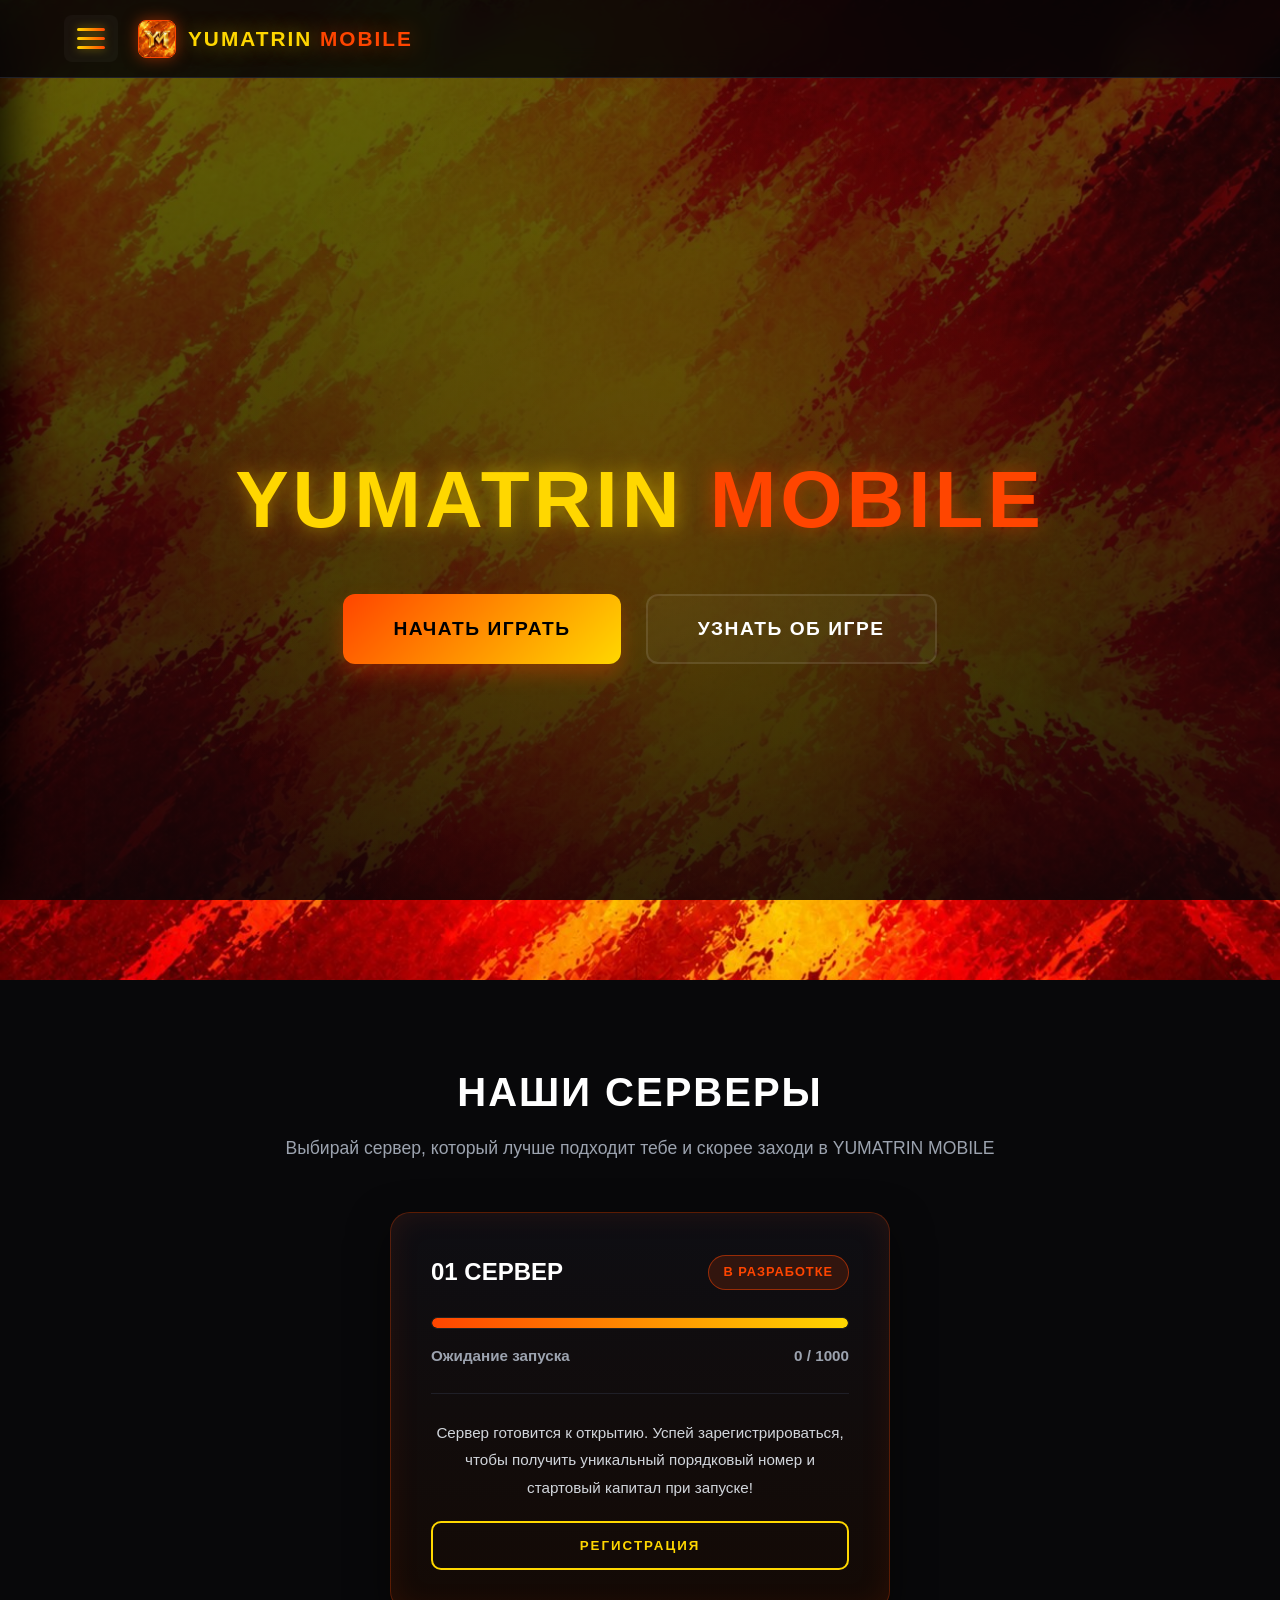
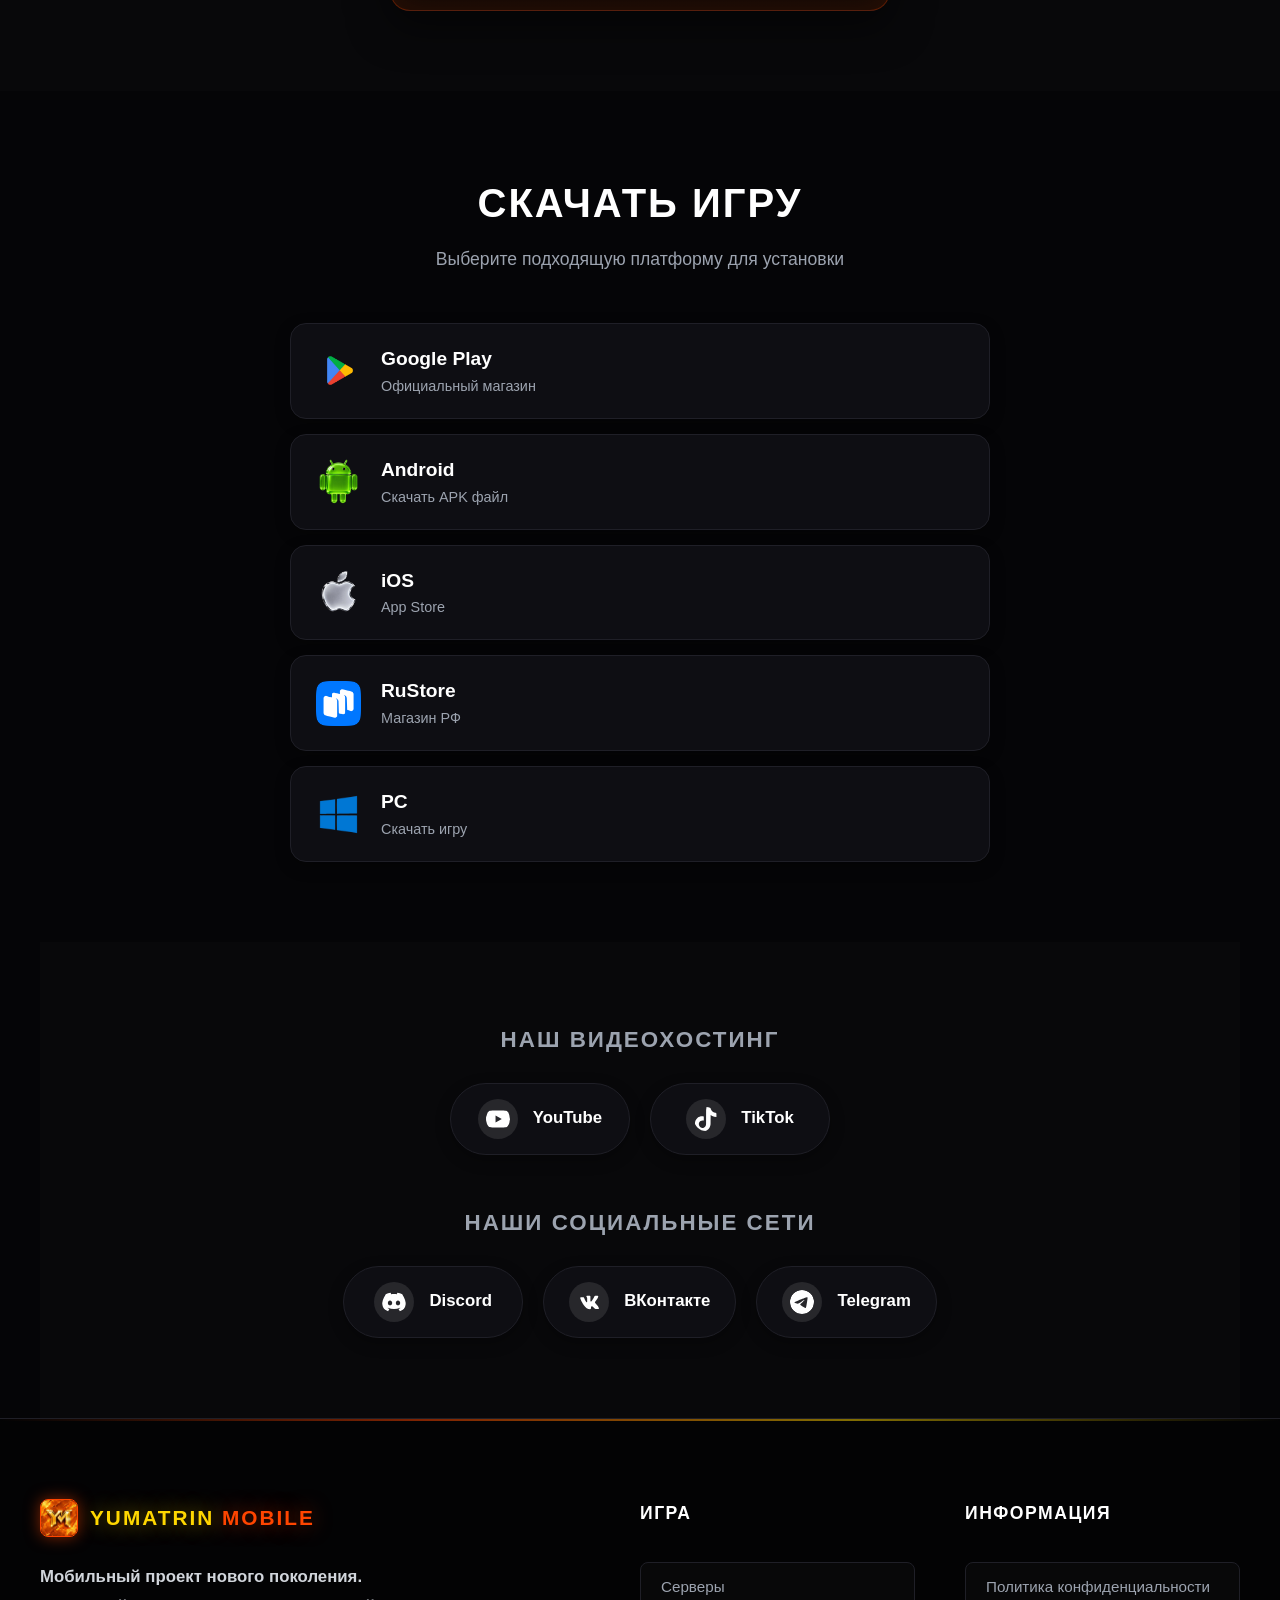
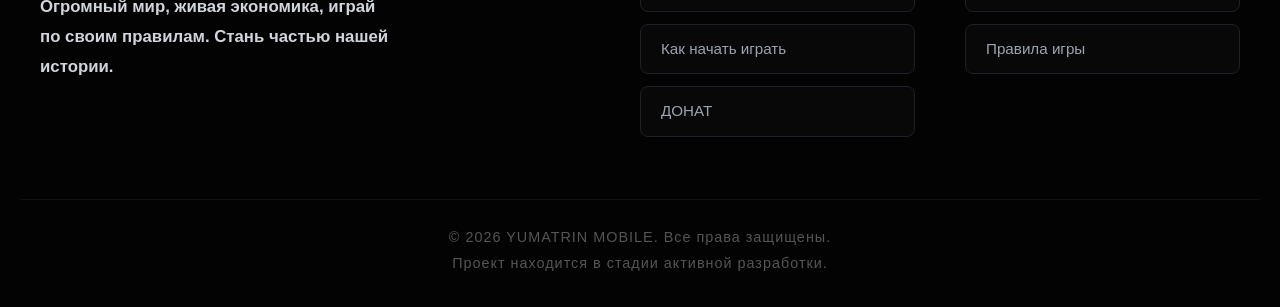
==== commit 1723539c: "Add files via upload" ====
--- a/index.html
+++ b/index.html
@@ -57,34 +57,40 @@
     <h2 class="section-title">Скачать игру</h2>
     <p class="section-subtitle">Выберите подходящую платформу для установки</p>
 
-    <div class="download-category">
-        <h3 class="download-category-title">📱 Мобильные устройства</h3>
-        <div class="platforms-grid">
-            <div class="platform-card android" onclick="openDownloadModal('android', 'Скачать Android (APK)')">
-                <img src="IMAGE/Android.png" alt="Android" style="width: 45px; height: 45px; object-fit: contain; z-index: 1; border-radius: 8px;">
-                <div class="platform-text"><div class="platform-name">Android</div><div class="platform-desc">Скачать APK файл</div></div>
-            </div>
-            <div class="platform-card apple" onclick="openDownloadModal('ios', 'Скачать на iOS')">
-                <img src="IMAGE/IPHONE.png" alt="iOS" style="width: 45px; height: 45px; object-fit: contain; z-index: 1; border-radius: 8px;">
-                <div class="platform-text"><div class="platform-name">iOS</div><div class="platform-desc">App Store</div></div>
-            </div>
-            <div class="platform-card rustore" onclick="openDownloadModal('rustore', 'Скачать в RuStore')">
-                <img src="IMAGE/RuStore.png" alt="RuStore" style="width: 45px; height: 45px; object-fit: contain; z-index: 1;">
-                <div class="platform-text"><div class="platform-name">RuStore</div><div class="platform-desc">Магазин РФ</div></div>
-            </div>
-        </div>
-    </div>
-
-    <div class="download-category" style="margin-top: 30px;">
-        <h3 class="download-category-title">🖥 Персональные компьютеры</h3>
-        <div class="platforms-grid">
-            <div class="platform-card windows" onclick="openDownloadModal('pc', 'Скачать на ПК (Windows)')">
-                <img src="IMAGE/WIN.png" alt="Windows" style="width: 45px; height: 45px; object-fit: contain; z-index: 1; border-radius: 8px;">
-                <div class="platform-text"><div class="platform-name">Windows</div><div class="platform-desc">Скачать лаунчер (.exe)</div></div>
-            </div>
-            <div class="platform-card macos" onclick="openDownloadModal('macos', 'Скачать на macOS')">
-                <img src="IMAGE/IPHONE.png" alt="macOS" style="width: 45px; height: 45px; object-fit: contain; z-index: 1; border-radius: 8px;">
-                <div class="platform-text"><div class="platform-name">macOS</div><div class="platform-desc">Скачать лаунчер (.dmg)</div></div>
+    <div class="download-list-grid">
+        <div class="download-row" onclick="openDownloadModal('google-play', 'Google Play')">
+            <img src="IMAGE/Google.Play.png" alt="Google Play">
+            <div class="download-info">
+                <div class="download-name">Google Play</div>
+                <div class="download-desc">Официальный магазин</div>
+            </div>
+        </div>
+        <div class="download-row" onclick="openDownloadModal('android', 'Android (APK)')">
+            <img src="IMAGE/Android.png" alt="Android">
+            <div class="download-info">
+                <div class="download-name">Android</div>
+                <div class="download-desc">Скачать APK файл</div>
+            </div>
+        </div>
+        <div class="download-row" onclick="openDownloadModal('ios', 'iOS')">
+            <img src="IMAGE/IPHONE.png" alt="iOS">
+            <div class="download-info">
+                <div class="download-name">iOS</div>
+                <div class="download-desc">App Store</div>
+            </div>
+        </div>
+        <div class="download-row" onclick="openDownloadModal('rustore', 'RuStore')">
+            <img src="IMAGE/RuStore.png" alt="RuStore">
+            <div class="download-info">
+                <div class="download-name">RuStore</div>
+                <div class="download-desc">Магазин РФ</div>
+            </div>
+        </div>
+        <div class="download-row" onclick="openDownloadModal('pc', 'PC (Windows)')">
+            <img src="IMAGE/WIN.png" alt="PC">
+            <div class="download-info">
+                <div class="download-name">PC</div>
+                <div class="download-desc">Скачать игру</div>
             </div>
         </div>
     </div>
@@ -145,9 +151,7 @@
         </div>
     </div>
     <div class="copyright">
-        <div class="footer-watermark">YUMATRIN GAMES 2026</div>
-        <p>Все права защищены. Любое копирование материалов преследуется по закону.</p>
-        <p style="margin-top: 10px; font-size: 0.75rem; opacity: 0.5;">Проект находится в стадии активной разработки.</p>
+        <p>&copy; 2026 YUMATRIN MOBILE. Все права защищены.<br>Проект находится в стадии активной разработки.</p>
     </div>
 </footer>
 
--- a/style.css
+++ b/style.css
@@ -50,14 +50,10 @@
 .nav-menu { position: fixed; top: 0; left: -320px; width: 320px; height: 100vh; background: #08080b; border-right: 1px solid var(--border); display: flex; flex-direction: column; padding: 100px 30px; gap: 15px; transition: left 0.4s cubic-bezier(0.4, 0, 0.2, 1); z-index: 999; box-shadow: 10px 0 50px rgba(0,0,0,0.9); }
 .nav-menu.active { left: 0; }
 .nav-menu a { color: var(--text); text-decoration: none; font-size: 1.1rem; font-weight: 600; transition: all 0.3s ease; display: block; padding: 15px 20px; border-radius: 10px; border: 1px solid var(--border); text-transform: uppercase; letter-spacing: 1px; cursor: pointer; background: rgba(255,255,255,0.02); position: relative; overflow: hidden; }
-.nav-menu a:nth-child(1):hover { color: #000; background: var(--gold); border-color: var(--gold); box-shadow: 0 5px 15px rgba(255, 215, 0, 0.3); transform: translateX(5px); }
-.nav-menu a:nth-child(2):hover { color: #000; background: #00d2ff; border-color: #00d2ff; box-shadow: 0 5px 15px rgba(0, 210, 255, 0.3); transform: translateX(5px); }
-.nav-menu a:nth-child(3):hover { color: #000; background: #00e676; border-color: #00e676; box-shadow: 0 5px 15px rgba(0, 230, 118, 0.3); transform: translateX(5px); }
+.nav-menu a:hover { color: #000; background: var(--gold); border-color: var(--gold); box-shadow: 0 5px 15px rgba(255, 215, 0, 0.3); transform: translateX(5px); }
 .menu-donate-btn { display: flex !important; align-items: center; justify-content: space-between; border-left: 3px solid var(--gold) !important; background: linear-gradient(90deg, rgba(255,215,0,0.05) 0%, rgba(255,255,255,0.02) 100%) !important; }
-.nav-menu a:nth-child(4):hover { color: #fff; background: rgba(255, 215, 0, 0.15); border-color: var(--gold); box-shadow: 0 0 20px rgba(255, 215, 0, 0.4); transform: translateX(5px); }
+.menu-donate-btn:hover { background: rgba(255, 215, 0, 0.15) !important; color: #fff !important; border-color: var(--gold) !important; box-shadow: 0 0 20px rgba(255, 215, 0, 0.4) !important; }
 .menu-x2-badge { background: linear-gradient(45deg, #ff0055, #ff4500); color: #fff; font-size: 0.75rem; font-weight: 900; padding: 4px 10px; border-radius: 6px; letter-spacing: 1px; box-shadow: 0 0 10px rgba(255,0,85,0.5); animation: pulseBadge 2s infinite; }
-.nav-menu a:nth-child(5):hover { color: #000; background: #ff9100; border-color: #ff9100; box-shadow: 0 5px 15px rgba(255, 145, 0, 0.3); transform: translateX(5px); }
-.nav-menu a:nth-child(6):hover { color: #fff; background: #ff0055; border-color: #ff0055; box-shadow: 0 0 20px rgba(255, 0, 85, 0.5); transform: translateX(5px); }
 
 /* --- ГЛАВНЫЙ ЭКРАН --- */
 .hero { min-height: 100vh; display: flex; flex-direction: column; justify-content: center; align-items: center; text-align: center; padding: 120px 20px 60px; position: relative; background: radial-gradient(circle at 50% 50%, rgba(255, 69, 0, 0.15) 0%, transparent 60%); animation: bgPulse 10s infinite alternate; }
@@ -91,41 +87,20 @@
 .btn-register:hover { background: var(--gold); color: #000; box-shadow: 0 0 30px rgba(255,215,0,0.6); transform: translateY(-2px) scale(1.02); }
 .btn-register:active { transform: translateY(2px) scale(0.98); }
 
+/* --- СКАЧИВАНИЕ (НОВЫЙ СПИСОК) --- */
 .download-section { padding: 80px 20px; background: var(--bg); }
-.platforms-grid { display: grid; grid-template-columns: repeat(3, 1fr); gap: 20px; max-width: 1100px; margin: 0 auto; }
-.platform-card { background: var(--bg-card); border: 1px solid var(--border); border-radius: 18px; padding: 30px 25px; cursor: pointer; transition: all 0.4s cubic-bezier(0.175, 0.885, 0.32, 1.275); display: flex; align-items: center; gap: 20px; position: relative; overflow: hidden; box-shadow: 0 10px 20px rgba(0,0,0,0.2); }
-.platform-card::before { content: ''; position: absolute; top: 0; left: -150%; width: 50%; height: 100%; background: linear-gradient(to right, rgba(255,255,255,0) 0%, rgba(255,255,255,0.15) 50%, rgba(255,255,255,0) 100%); transform: skewX(-25deg); transition: 0.7s; z-index: 0; }
-.platform-card:hover::before { left: 150%; }
-.platform-card:hover { transform: translateY(-8px) scale(1.03); background: #15151a; }
-.platform-card img { transition: all 0.4s cubic-bezier(0.175, 0.885, 0.32, 1.275); z-index: 1; }
-.platform-text { z-index: 1; }
-.platform-name { font-size: 1.3rem; font-weight: 900; letter-spacing: 1px; transition: 0.3s; }
-.platform-desc { font-size: 0.85rem; color: var(--text-muted); transition: 0.3s; }
-.platform-card.google-play:hover { border-color: #ff3b30; box-shadow: 0 15px 35px rgba(255, 59, 48, 0.4), inset 0 0 15px rgba(255, 59, 48, 0.1); }
-.platform-card.google-play:hover img { transform: scale(1.2) rotate(-10deg); filter: drop-shadow(0 0 15px #ff3b30); }
-.platform-card.google-play:hover .platform-name { color: #ff3b30; }
-.platform-card.google-play:hover .platform-desc { color: #ff8a80; }
-.platform-card.android:hover { border-color: #3DDC84; box-shadow: 0 15px 35px rgba(61, 220, 132, 0.4), inset 0 0 15px rgba(61, 220, 132, 0.1); }
-.platform-card.android:hover img { transform: scale(1.2) rotate(10deg); filter: drop-shadow(0 0 15px #3DDC84); }
-.platform-card.android:hover .platform-name { color: #3DDC84; }
-.platform-card.android:hover .platform-desc { color: #a5d6a7; }
-.platform-card.apple:hover { border-color: #ffffff; box-shadow: 0 15px 35px rgba(255, 255, 255, 0.3), inset 0 0 15px rgba(255, 255, 255, 0.1); }
-.platform-card.apple:hover img { transform: scale(1.2) rotate(-10deg); filter: drop-shadow(0 0 15px #ffffff); }
-.platform-card.apple:hover .platform-name { color: #ffffff; }
-.platform-card.apple:hover .platform-desc { color: #e0e0e0; }
-.platform-card.rustore:hover { border-color: #0077FF; box-shadow: 0 15px 35px rgba(0, 119, 255, 0.4), inset 0 0 15px rgba(0, 119, 255, 0.1); }
-.platform-card.rustore:hover img { transform: scale(1.2) rotate(10deg); filter: drop-shadow(0 0 15px #0077FF); }
-.platform-card.rustore:hover .platform-name { color: #0077FF; }
-.platform-card.rustore:hover .platform-desc { color: #82b1ff; }
-.platform-card.windows:hover { border-color: #00A4EF; box-shadow: 0 15px 35px rgba(0, 164, 239, 0.4), inset 0 0 15px rgba(0, 164, 239, 0.1); }
-.platform-card.windows:hover img { transform: scale(1.2) rotate(-10deg); filter: drop-shadow(0 0 15px #00A4EF); }
-.platform-card.windows:hover .platform-name { color: #00A4EF; }
-.platform-card.windows:hover .platform-desc { color: #80d8ff; }
-.platform-card.macos:hover { border-color: #ffffff; box-shadow: 0 15px 35px rgba(255, 255, 255, 0.3), inset 0 0 15px rgba(255, 255, 255, 0.1); }
-.platform-card.macos:hover img { transform: scale(1.2) rotate(-10deg); filter: drop-shadow(0 0 15px #ffffff); }
-.platform-card.macos:hover .platform-name { color: #ffffff; }
-.platform-card.macos:hover .platform-desc { color: #e0e0e0; }
-
+.download-list-grid { display: flex; flex-direction: column; gap: 15px; max-width: 700px; margin: 0 auto; }
+.download-row { display: flex; align-items: center; gap: 20px; background: var(--bg-card); border: 1px solid var(--border); border-radius: 16px; padding: 20px 25px; cursor: pointer; transition: all 0.3s ease; position: relative; overflow: hidden; box-shadow: 0 5px 15px rgba(0,0,0,0.3); }
+.download-row::before { content: ''; position: absolute; top: 0; left: -100%; width: 50%; height: 100%; background: linear-gradient(to right, transparent, rgba(255,255,255,0.05), transparent); transform: skewX(-25deg); transition: 0.5s; }
+.download-row:hover::before { left: 150%; }
+.download-row:hover { transform: translateX(10px); background: #15151a; border-color: var(--gold); box-shadow: 0 10px 25px rgba(255, 215, 0, 0.15); }
+.download-row img { width: 45px; height: 45px; object-fit: contain; border-radius: 8px; z-index: 1; }
+.download-info { z-index: 1; }
+.download-name { font-size: 1.2rem; font-weight: 800; color: #fff; transition: 0.3s; }
+.download-row:hover .download-name { color: var(--gold); }
+.download-desc { font-size: 0.9rem; color: var(--text-muted); }
+
+/* --- СОЦСЕТИ --- */
 .socials-wrapper { padding: 80px 20px; background: #08080a; max-width: 1200px; margin: 0 auto; }
 .social-group h3 { font-size: 1.4rem; margin-bottom: 25px; text-align: center; color: var(--text-muted); text-transform: uppercase; letter-spacing: 2px; font-weight: 700; }
 .social-grid { display: flex; justify-content: center; gap: 20px; flex-wrap: wrap; }
@@ -143,83 +118,41 @@
 .social-card.tg:hover { border-color: #229ED9; color: #229ED9; box-shadow: 0 15px 30px rgba(34, 158, 217, 0.4); }
 .social-card.tg:hover svg { background: #229ED9; fill: #fff; transform: rotate(15deg) scale(1.1); }
 
+/* --- ФУТЕР --- */
 footer { background: #030304; padding: 80px 20px 30px; border-top: 1px solid var(--border); position: relative; }
 footer::before { content: ""; position: absolute; top: 0; left: 0; width: 100%; height: 2px; background: linear-gradient(90deg, transparent, var(--accent), var(--gold), transparent); opacity: 0.5; }
 .footer-container { max-width: 1200px; margin: 0 auto; display: grid; grid-template-columns: 2fr 1fr 1fr; gap: 50px; margin-bottom: 50px; }
 .footer-col-main { display: flex; flex-direction: column; gap: 15px; }
-.footer-col-main .logo-container { justify-content: flex-start; margin-bottom: 10px; animation: float-footer 4s ease-in-out infinite; }
-.footer-col-main p { color: #d1d5db; font-size: 1.05rem; line-height: 1.8; max-width: 350px; font-weight: 600; background: linear-gradient(90deg, #9ca3af, #ffffff, #ffd700, #ff4500, #9ca3af); background-size: 300% 100%; -webkit-background-clip: text; -webkit-text-fill-color: transparent; animation: textShimmer 4s linear infinite, float 5s ease-in-out infinite; }
-.footer-col h4 { color: var(--text); font-size: 1.1rem; text-transform: uppercase; letter-spacing: 1.5px; margin-bottom: 25px; font-weight: 800; padding-bottom: 10px; display: inline-block; animation: text-glow 3s infinite alternate; }
+.footer-col-main .logo-container { justify-content: flex-start; margin-bottom: 10px; }
+.footer-col-main p { color: #d1d5db; font-size: 1.05rem; line-height: 1.8; max-width: 350px; font-weight: 600; }
+.footer-col h4 { color: var(--text); font-size: 1.1rem; text-transform: uppercase; letter-spacing: 1.5px; margin-bottom: 25px; font-weight: 800; padding-bottom: 10px; display: inline-block; }
 .footer-col a { display: block; color: var(--text-muted); text-decoration: none; font-size: 0.95rem; padding: 12px 20px; margin-bottom: 12px; border-radius: 8px; border: 1px solid var(--border); transition: all 0.4s ease; cursor: pointer; background: rgba(255,255,255,0.02); position: relative; overflow: hidden; }
-.footer-col a::before { content: ''; position: absolute; top: 0; left: -100%; width: 50%; height: 100%; background: linear-gradient(to right, transparent, rgba(255,255,255,0.1), transparent); transform: skewX(-25deg); transition: 0.5s; }
-.footer-col a:hover::before { left: 150%; }
-.footer-col a:nth-child(2):hover { color: #000; background: var(--gold); border-color: var(--gold); box-shadow: 0 5px 15px rgba(255,215,0,0.4); transform: translateX(10px); }
-.footer-col a:nth-child(3):hover { color: #000; background: #00d2ff; border-color: #00d2ff; box-shadow: 0 5px 15px rgba(0,210,255,0.4); transform: translateX(10px); }
-.footer-col a:nth-child(4):hover { color: #fff; background: #b620e0; border-color: #b620e0; box-shadow: 0 5px 15px rgba(182,32,224,0.4); transform: translateX(10px); }
-.footer-col:last-of-type a:nth-child(2):hover { color: #fff; background: #5c6bc0; border-color: #5c6bc0; box-shadow: 0 5px 15px rgba(92,107,192,0.4); transform: translateX(10px); }
-.footer-col:last-of-type a:nth-child(3):hover { color: #000; background: #00e676; border-color: #00e676; box-shadow: 0 5px 15px rgba(0,230,118,0.4); transform: translateX(10px); }
-.copyright { text-align: center; color: #555; font-size: 0.85rem; padding-top: 25px; border-top: 1px solid #111; letter-spacing: 1px; margin-top: 40px; }
+.footer-col a:hover { color: #000; background: var(--gold); border-color: var(--gold); box-shadow: 0 5px 15px rgba(255,215,0,0.4); transform: translateX(10px); }
+
+/* НОВАЯ ВОДЯНКА (КАК НА СКРИНЕ 4) */
+.copyright { text-align: center; color: #555; font-size: 0.9rem; padding-top: 25px; border-top: 1px solid rgba(255, 255, 255, 0.05); letter-spacing: 1px; margin-top: 40px; line-height: 1.8; }
 
 /* =========================================
    ДОНАТ
    ========================================= */
-.donate-page {
-    background-image: linear-gradient(rgba(5, 5, 7, 0.85), rgba(5, 5, 7, 0.95)), url('IMAGE/bg-main.jpg');
-    background-size: cover;
-    background-position: center;
-    background-attachment: fixed;
-    background-repeat: no-repeat;
-    min-height: 100vh;
-    display: none;
-    opacity: 0;
-    transition: opacity 0.3s ease;
-    z-index: 2000;
-    position: fixed;
-    top: 0; left: 0; width: 100%; height: 100%;
-    overflow-y: auto;
-    padding-bottom: 20px;
-}
+.donate-page { background-image: linear-gradient(rgba(5, 5, 7, 0.85), rgba(5, 5, 7, 0.95)), url('IMAGE/bg-main.jpg'); background-size: cover; background-position: center; background-attachment: fixed; min-height: 100vh; display: none; opacity: 0; transition: opacity 0.3s ease; z-index: 2000; position: fixed; top: 0; left: 0; width: 100%; height: 100%; overflow-y: auto; padding-bottom: 20px; }
 .donate-page.active { display: flex; flex-direction: column; align-items: center; opacity: 1; }
-
 .donate-hero { padding: 30px 20px 10px; text-align: center; }
 .donate-hero p { color: var(--text-muted); font-size: 1rem; margin: 0; }
 .donate-badge-top { display: inline-block; background: rgba(255, 69, 0, 0.1); border: 1px solid var(--accent); color: var(--accent); padding: 6px 20px; border-radius: 30px; font-weight: bold; margin-bottom: 10px; letter-spacing: 1px; text-transform: uppercase; font-size: 0.85rem; box-shadow: 0 0 15px rgba(255, 69, 0, 0.3); }
-
 .donate-choice-grid { display: flex; justify-content: center; align-items: stretch; gap: 30px; max-width: 1000px; width: 100%; margin: 10px auto 20px; padding: 0 20px; flex-wrap: wrap; }
-
 .donate-choice-card { background: #0b0b0f; border: 1px solid rgba(255, 215, 0, 0.2); border-radius: 20px; padding: 0; text-align: center; cursor: pointer; transition: all 0.4s cubic-bezier(0.175, 0.885, 0.32, 1.275); flex: 1 1 320px; max-width: 380px; position: relative; overflow: hidden; display: flex; flex-direction: column; box-shadow: 0 10px 40px rgba(0,0,0,0.6); }
 .donate-choice-card:hover { transform: translateY(-10px) scale(1.02); border-color: var(--gold); box-shadow: 0 20px 50px rgba(255, 215, 0, 0.2); }
-
 .choice-img-wrapper { width: 100%; height: 520px; position: relative; overflow: hidden; flex-shrink: 0; }
 .choice-img-wrapper img { width: 100%; height: 100%; object-fit: cover; object-position: center top; transition: transform 0.6s ease; }
 .donate-choice-card:hover .choice-img-wrapper img { transform: scale(1.08); }
-
 .donate-choice-card h3 { font-size: 1.5rem; color: var(--gold); margin: 15px 0 5px 0; font-weight: 900; text-transform: uppercase; letter-spacing: 1px; text-shadow: 0 0 10px rgba(255, 215, 0, 0.3); padding: 0 15px; }
 .donate-choice-card p { color: var(--text-muted); font-size: 0.95rem; margin-bottom: 20px; padding: 0 15px; }
-
 .hover-emoji { position: absolute; top: 15px; right: 15px; font-size: 2.5rem; opacity: 0; transform: translateY(20px) scale(0.5); transition: all 0.5s ease; pointer-events: none; z-index: 10; filter: drop-shadow(0 0 10px rgba(0,0,0,0.8)); }
 .donate-choice-card:hover .hover-emoji { opacity: 1; transform: translateY(0) scale(1.2) rotate(10deg); }
-
 .donate-back-bottom { text-align: center; margin-bottom: 20px; }
-.btn-close-page { 
-    background: linear-gradient(90deg, #ff0055, #ff4500); 
-    color: #fff; 
-    font-size: 1rem; 
-    padding: 12px 30px; 
-    border-radius: 50px; 
-    cursor: pointer; 
-    transition: all 0.3s ease; 
-    font-weight: 900; 
-    text-transform: uppercase; 
-    letter-spacing: 1px; 
-    border: none; 
-    box-shadow: 0 5px 15px rgba(255,0,85,0.4); 
-}
-.btn-close-page:hover { 
-    transform: translateY(-3px) scale(1.05); 
-    box-shadow: 0 10px 30px rgba(255,0,85,0.6); 
-    background: linear-gradient(90deg, #ff4500, #ff0055); 
-}
+.btn-close-page { background: linear-gradient(90deg, #ff0055, #ff4500); color: #fff; font-size: 1rem; padding: 12px 30px; border-radius: 50px; cursor: pointer; transition: all 0.3s ease; font-weight: 900; text-transform: uppercase; letter-spacing: 1px; border: none; box-shadow: 0 5px 15px rgba(255,0,85,0.4); }
+.btn-close-page:hover { transform: translateY(-3px) scale(1.05); box-shadow: 0 10px 30px rgba(255,0,85,0.6); background: linear-gradient(90deg, #ff4500, #ff0055); }
 
 /* =========================================
    МОДАЛКИ
@@ -401,14 +334,24 @@
 .world-content[id="tab-crime"] .world-info-card:nth-child(4) .card-icon { background: rgba(92, 107, 192, 0.1); color: #5c6bc0; }
 
 /* =========================================
-   СТРАНИЦЫ "ПРАВИЛА" И "ПОЛИТИКА"
+   СТРАНИЦЫ "ПРАВИЛА" И "ПОЛИТИКА" (С ФОНОМ!)
    ========================================= */
-.policy-page { min-height: 100vh; padding: 40px 20px 100px 20px; display: flex; justify-content: center; }
+.policy-page { 
+    min-height: 100vh; 
+    padding: 40px 20px 100px 20px; 
+    display: flex; 
+    justify-content: center;
+    background-image: linear-gradient(rgba(5, 5, 7, 0.6), rgba(5, 5, 7, 0.85)), url('IMAGE/bg-main.jpg');
+    background-size: cover;
+    background-position: center;
+    background-attachment: fixed;
+    background-repeat: no-repeat;
+}
 .policy-container { width: 100%; max-width: 900px; }
 .policy-main-title { text-align: center; font-size: 2.5rem; font-weight: 800; margin-bottom: 10px; background: linear-gradient(90deg, #ffd700, #ff8c00, #ffd700); background-size: 200% auto; -webkit-background-clip: text; -webkit-text-fill-color: transparent; animation: shineGold 3s linear infinite; }
 @keyframes shineGold { to { background-position: 200% center; } }
-.policy-subtitle { text-align: center; color: var(--text-muted); margin-bottom: 50px; font-size: 0.95rem; line-height: 1.5; }
-.policy-card { background: rgba(15, 15, 20, 0.8); border: 1px solid rgba(255, 255, 255, 0.05); border-left: 4px solid var(--accent); border-radius: 8px; padding: 25px; margin-bottom: 25px; transition: all 0.4s ease; position: relative; overflow: hidden; }
+.policy-subtitle { text-align: center; color: var(--text-muted); margin-bottom: 50px; font-size: 0.95rem; line-height: 1.5; text-shadow: 0 2px 5px rgba(0,0,0,0.8); }
+.policy-card { background: rgba(15, 15, 20, 0.8); border: 1px solid rgba(255, 255, 255, 0.05); border-left: 4px solid var(--accent); border-radius: 8px; padding: 25px; margin-bottom: 25px; transition: all 0.4s ease; position: relative; overflow: hidden; backdrop-filter: blur(5px); }
 .policy-card::before { content: ''; position: absolute; top: 0; left: -100%; width: 100%; height: 100%; background: linear-gradient(90deg, transparent, rgba(255, 255, 255, 0.05), transparent); transition: all 0.6s ease; }
 .policy-card:hover::before { left: 100%; }
 .policy-card:hover { transform: translateX(5px); border-left-color: var(--gold); box-shadow: -10px 10px 30px rgba(0,0,0,0.5), 0 0 15px rgba(255, 215, 0, 0.1); background: rgba(20, 20, 25, 0.9); }
@@ -422,7 +365,7 @@
 
 /* Аккордеон правил (rules.html) */
 .rules-accordion { display: flex; flex-direction: column; gap: 12px; }
-.rule-item { background: rgba(14, 14, 19, 0.85); border: 1px solid var(--border); border-radius: 14px; overflow: hidden; transition: all 0.3s ease; }
+.rule-item { background: rgba(14, 14, 19, 0.85); border: 1px solid var(--border); border-radius: 14px; overflow: hidden; transition: all 0.3s ease; backdrop-filter: blur(5px); }
 .rule-item[open] { border-color: var(--gold); box-shadow: 0 0 20px rgba(255, 215, 0, 0.1); }
 .rule-header { padding: 18px 20px; cursor: pointer; display: flex; align-items: center; gap: 15px; font-weight: 700; color: var(--text); list-style: none; user-select: none; }
 .rule-header::-webkit-details-marker { display: none; }
@@ -476,7 +419,6 @@
     .footer-col-main { grid-column: span 2; text-align: center; align-items: center; }
     .footer-col-main p { text-align: center; }
     .footer-col-main .logo-container { justify-content: center; }
-    .platforms-grid { grid-template-columns: 1fr 1fr; }
     .donate-choice-card { flex: 1 1 300px; }
     .choice-img-wrapper { height: 460px; }
     .world-container { flex-direction: column; }
@@ -506,13 +448,11 @@
     .server-card { padding: 25px 20px; }
     .server-name { font-size: 1.2rem; flex-wrap: wrap; gap: 10px; }
 
-    .platforms-grid { grid-template-columns: 1fr; }
     .download-section { padding: 60px 15px; }
-    .platform-card { padding: 20px 18px; }
-    .platform-name { font-size: 1.1rem; }
-    .platform-desc { font-size: 0.8rem; }
-    .platform-card img { width: 38px; height: 38px; }
-    .download-category-title { font-size: 1.2rem; }
+    .download-row { padding: 15px; gap: 15px; }
+    .download-row img { width: 35px; height: 35px; }
+    .download-name { font-size: 1.1rem; }
+    .download-desc { font-size: 0.8rem; }
 
     .socials-wrapper { padding: 60px 15px; }
     .social-card { min-width: 140px; padding: 12px 18px; font-size: 0.95rem; }
@@ -597,13 +537,7 @@
 .world-content { display: none; }
 .world-content.active { display: block !important; }
 
-/* === НОВЫЕ ФИКСЫ === */
-.download-category { max-width: 1100px; margin: 0 auto 30px auto; }
-.download-category-title { font-size: 1.4rem; color: var(--text); margin-bottom: 20px; padding-left: 10px; border-left: 4px solid var(--gold); text-transform: uppercase; letter-spacing: 1px; }
-
-.copyright { text-align: center; color: #9ca3af; font-size: 0.9rem; padding-top: 30px; border-top: 1px solid rgba(255, 255, 255, 0.05); margin-top: 50px; display: flex; flex-direction: column; gap: 8px; }
-.footer-watermark { font-size: 1.2rem; font-weight: 900; text-transform: uppercase; letter-spacing: 3px; background: linear-gradient(90deg, var(--gold), var(--accent)); -webkit-background-clip: text; -webkit-text-fill-color: transparent; margin-bottom: 5px; animation: shineGold 3s linear infinite; background-size: 200% auto; }
-
+/* Красивые иконки */
 .world-tab svg.tab-icon { width: 24px; height: 24px; transition: all 0.4s cubic-bezier(0.175, 0.885, 0.32, 1.275); fill: currentColor; }
 .world-tab.active svg.tab-icon, .world-tab:hover svg.tab-icon { transform: scale(1.2) rotate(5deg); }
 .world-tab[data-color="main"] svg.tab-icon { color: #ffd700; filter: drop-shadow(0 0 8px rgba(255, 215, 0, 0.6)); }
